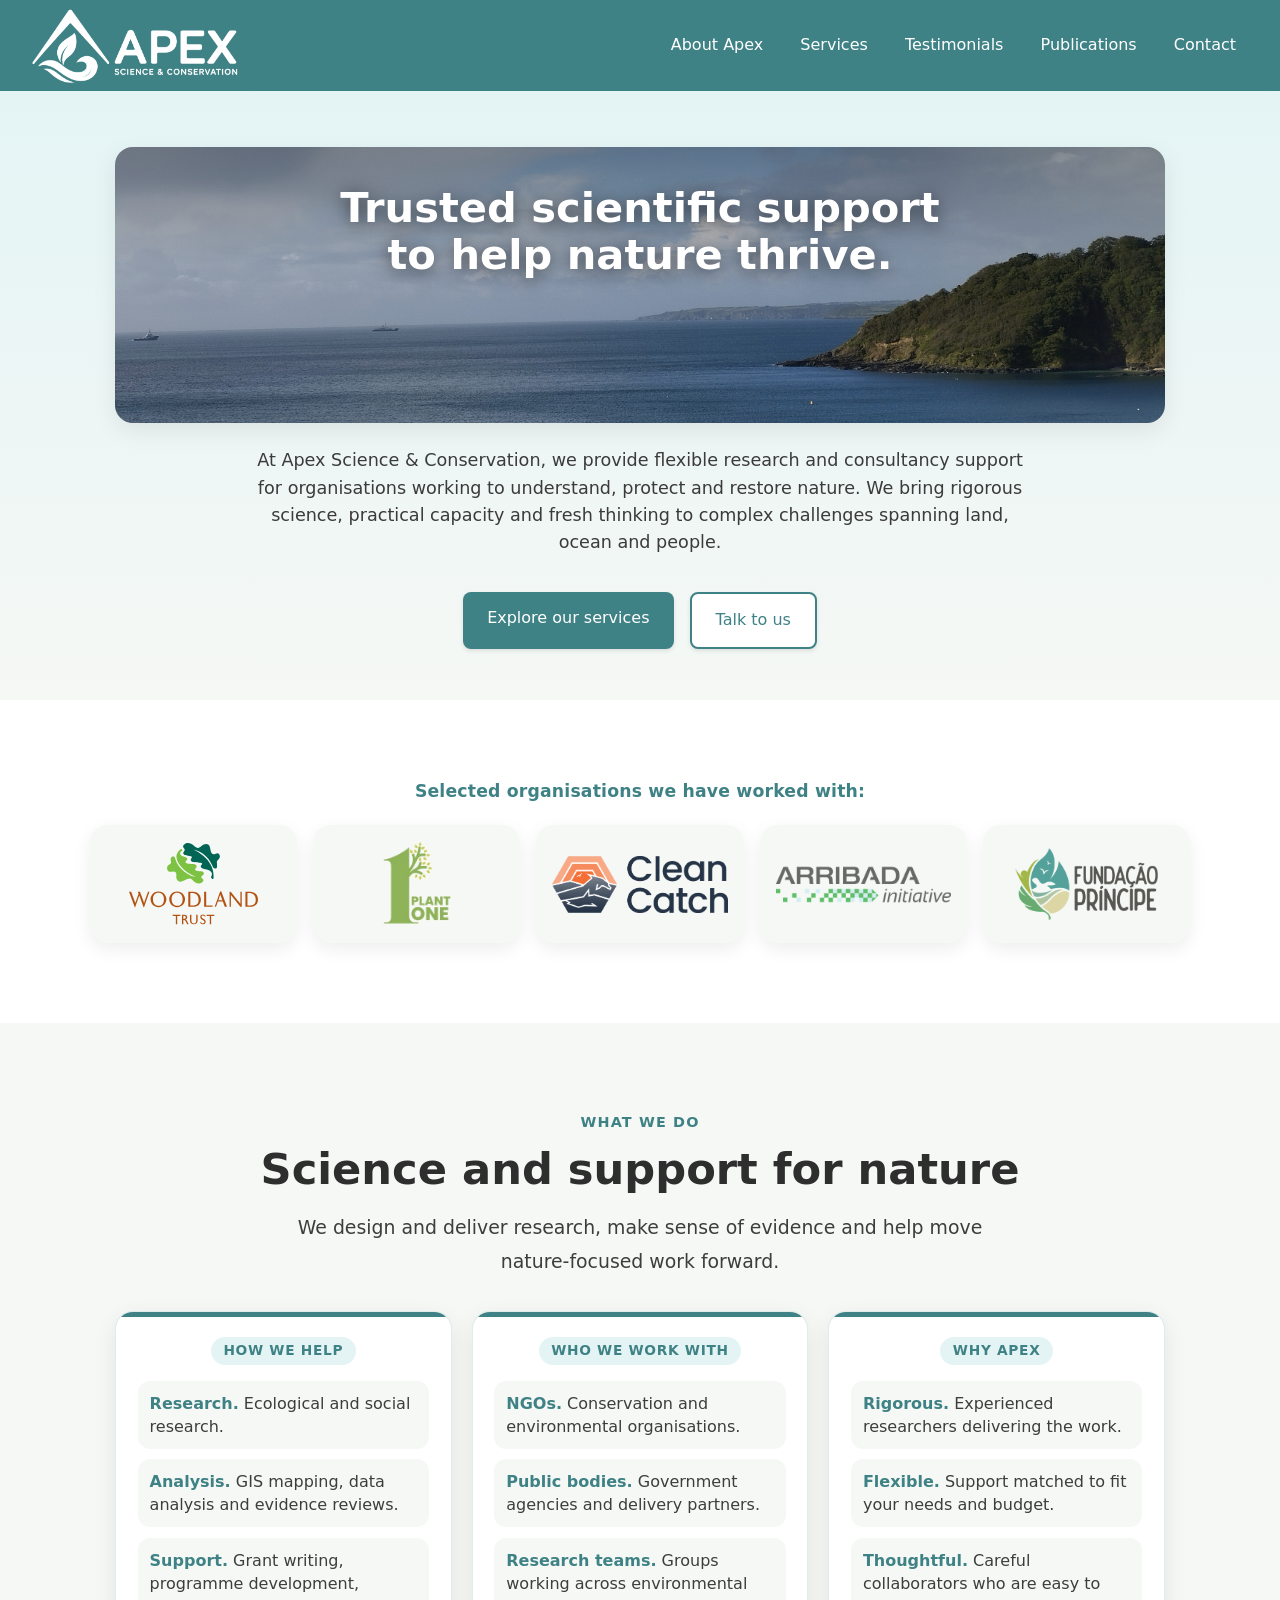
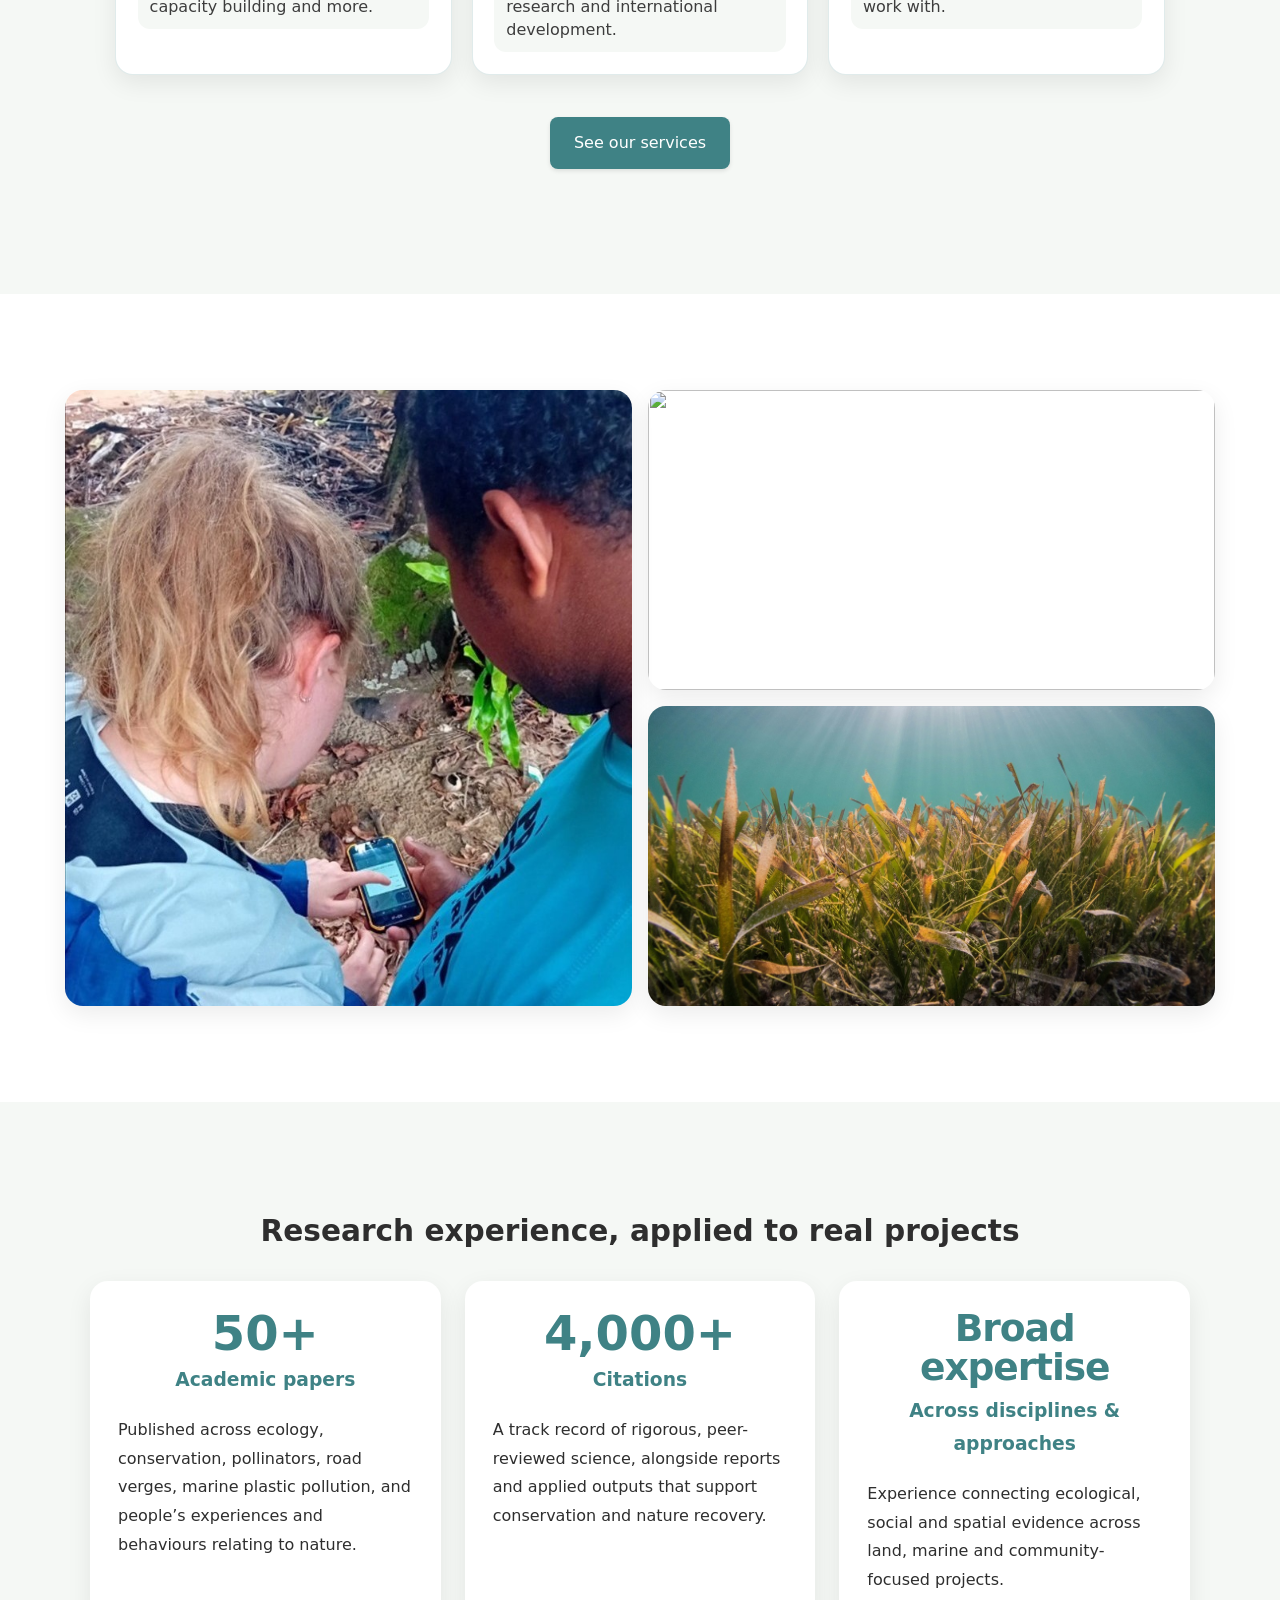
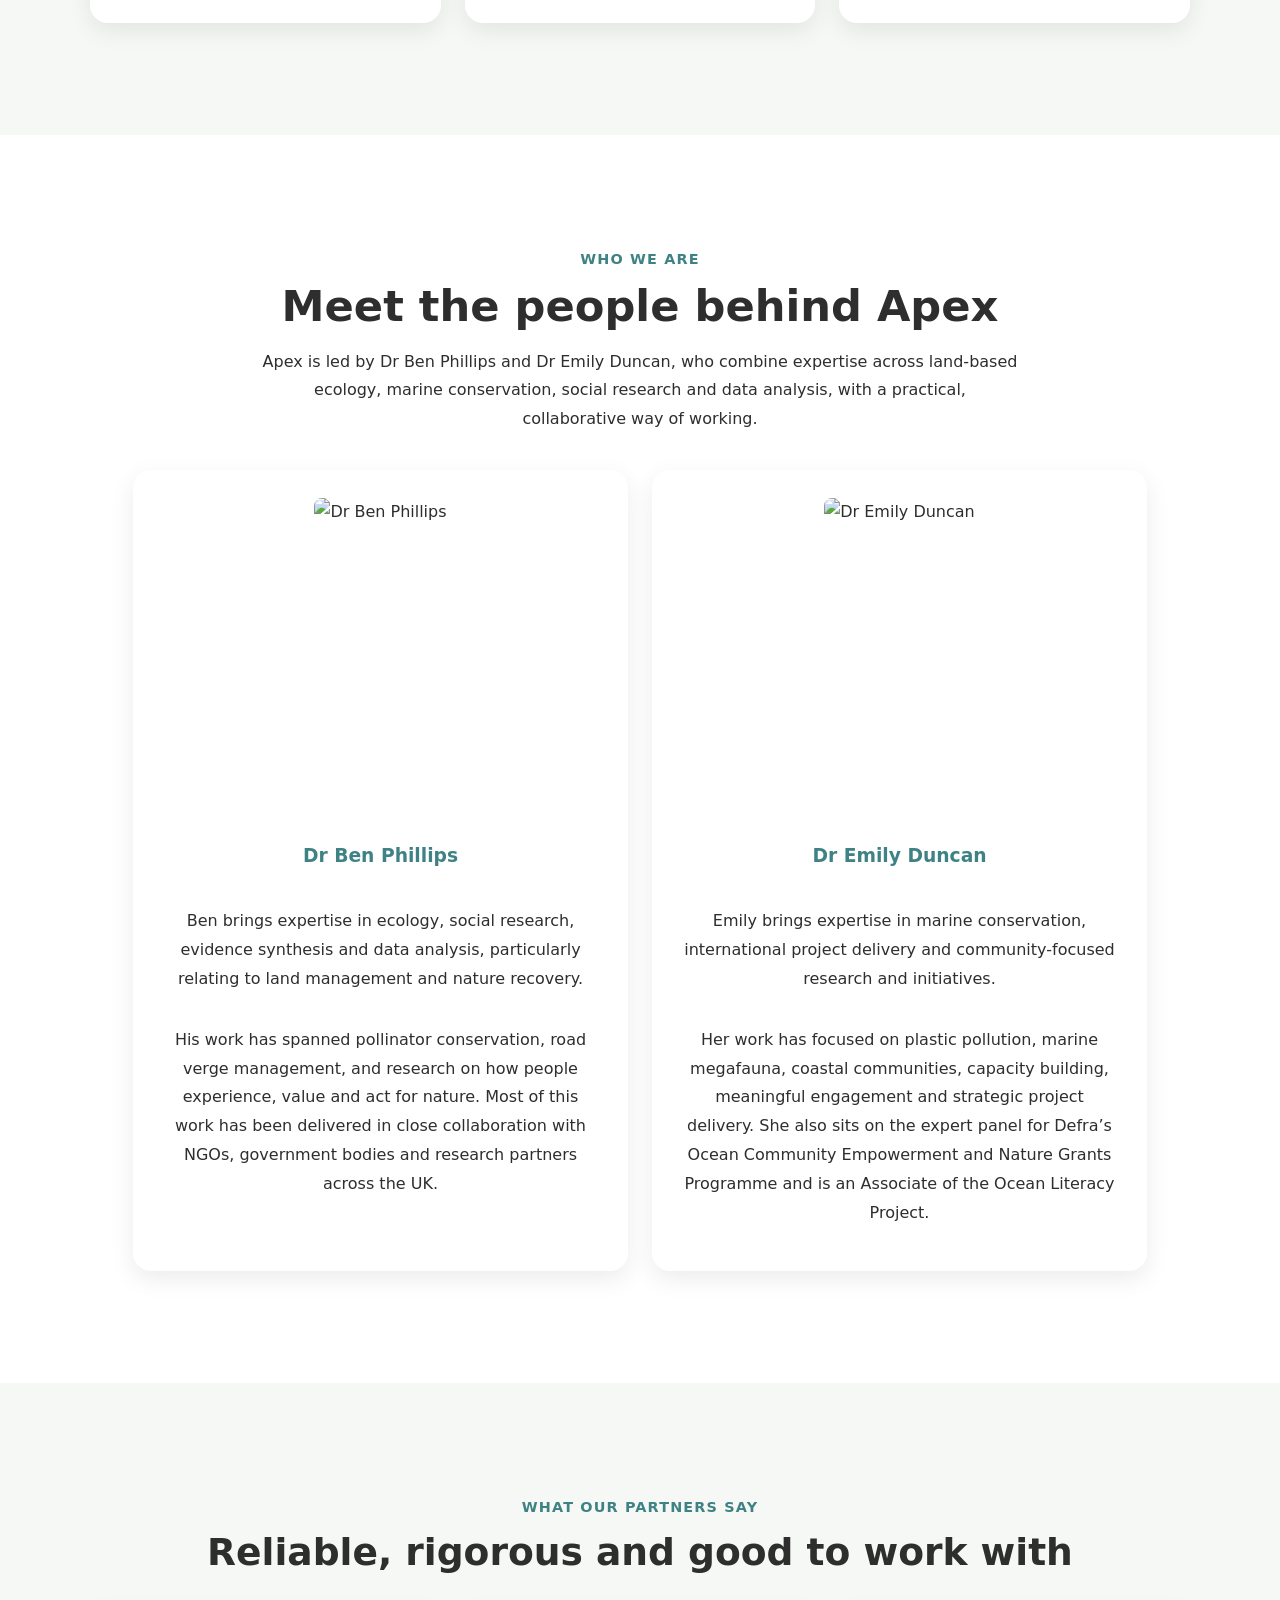
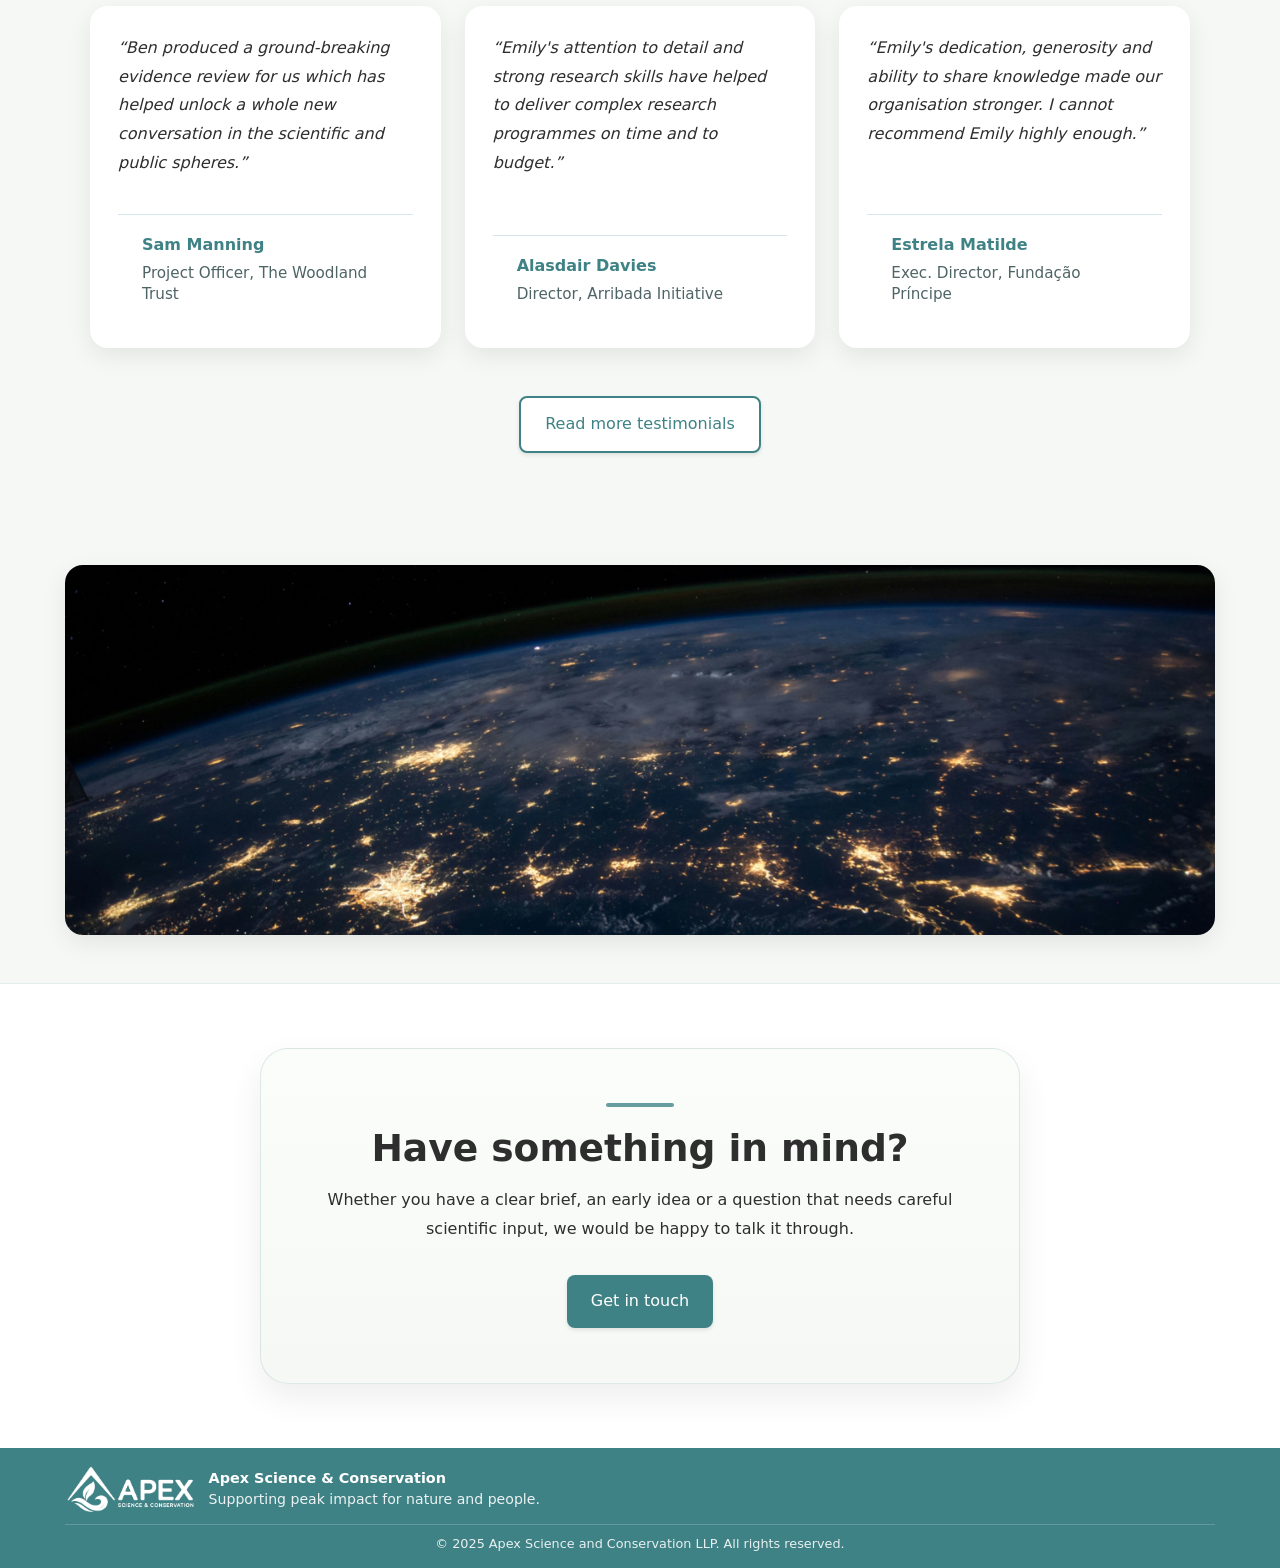
==== index.html @ b90ff263 "Update index.html" ====
<!DOCTYPE html>
<html lang="en">
<head>
  <meta charset="UTF-8" />
  <meta name="viewport" content="width=device-width, initial-scale=1.0" />
  <meta
    name="description"
    content="Apex Science & Conservation provides flexible scientific support for organisations working to understand, protect and restore nature, from ecological research and evidence synthesis to data analysis, grant writing, and programme development."
  />
  <title>Apex Science & Conservation | Scientific Support for Research and Conservation</title>
  <script>
    if (window.location.hostname === "www.apex-science.com") {
      window.location.replace("https://apex-science.com" + window.location.pathname + window.location.search + window.location.hash);
    }
  </script>
  <link rel="stylesheet" href="styles.css">
</head>

<body>
  <header>
    <a href="index.html">
      <img src="images/logo-apex-white.png" alt="Apex logo">
    </a>
    <nav>
      <a href="index.html">About Apex</a>
      <a href="services.html">Services</a>
      <a href="testimonials.html">Testimonials</a>
      <a href="publications.html">Publications</a>
      <a href="contact.html">Contact</a>
    </nav>
  </header>
  <main class="home-main">
    <section class="home-hero page-hero">
      <div class="home-hero-inner">
        <div class="home-hero-image-title-wrap" aria-label="Apex work across land, ocean and people">
          <img
            src="images/horizon.jpg"
            alt=""
            class="home-hero-title-image"
          >

          <h1>Trusted scientific support<br>to help nature thrive.</h1>
        </div>

        <p class="home-hero-text">
          At Apex Science &amp; Conservation, we provide flexible research and consultancy support
          for organisations working to understand, protect and restore nature. We bring rigorous science,
          practical capacity and fresh thinking to complex challenges spanning land, ocean and people.
        </p>

        <div class="home-hero-actions">
          <a href="services.html" class="button">Explore our services</a>
          <a href="contact.html" class="button button-secondary">Talk to us</a>
        </div>
      </div>
    </section>

    <section class="partner-strip partner-logo-strip" aria-labelledby="partner-strip-heading">
      <div class="container-lg text-center">
        <h2 id="partner-strip-heading" class="partner-strip-heading">
          Selected organisations we have worked with:
        </h2>

        <div class="partner-logo-list" aria-label="Selected organisations Apex has worked with">
          <div class="partner-logo-card">
            <img src="images/partners/logo-woodland-trust.svg" alt="The Woodland Trust">
          </div>

          <div class="partner-logo-card">
            <img src="images/partners/logo-plantone.png" alt="PlantOne">
          </div>

          <div class="partner-logo-card">
            <img src="images/partners/logo-clean-catch-uk.png" alt="Clean Catch UK">
          </div>

          <div class="partner-logo-card">
            <img src="images/partners/logo-arribada.png" alt="Arribada Initiative">
          </div>

          <div class="partner-logo-card">
            <img src="images/partners/logo-fundacao-principe.png" alt="Fundação Príncipe">
          </div>
        </div>
      </div>
    </section>

    <section class="home-overview-section" aria-labelledby="home-overview-heading">
      <div class="container-lg">
        <div class="home-overview-content">
          <p class="section-kicker text-center">What we do</p>
          <h2 id="home-overview-heading" class="home-section-heading text-center">
            Science and support for nature
          </h2>
          <p class="home-overview-lead">
            We design and deliver research, make sense of evidence and help move nature-focused work forward.
          </p>

          <div class="overview-points card-grid grid-3">
            <article class="overview-point card card-outline card-accent-top">
              <h3 class="overview-point-bubble">How we help</h3>
              <div class="overview-mini-list">
                <p><strong>Research.</strong> Ecological and social research.</p>
                <p><strong>Analysis.</strong> GIS mapping, data analysis and evidence reviews.</p>
                <p><strong>Support.</strong> Grant writing, programme development, capacity building and more.</p>
              </div>
            </article>

            <article class="overview-point card card-outline card-accent-top">
              <h3 class="overview-point-bubble">Who we work with</h3>
              <div class="overview-mini-list">
                <p><strong>NGOs.</strong> Conservation and environmental organisations.</p>
                <p><strong>Public bodies.</strong> Government agencies and delivery partners.</p>
                <p><strong>Research teams.</strong> Groups working across environmental research and international development.</p>
              </div>
            </article>

            <article class="overview-point card card-outline card-accent-top">
              <h3 class="overview-point-bubble">Why Apex</h3>
              <div class="overview-mini-list">
                <p><strong>Rigorous.</strong> Experienced researchers delivering the work.</p>
                <p><strong>Flexible.</strong> Support matched to fit your needs and budget.</p>
                <p><strong>Thoughtful.</strong> Careful collaborators who are easy to work with.</p>
              </div>
            </article>
          </div>

          <div class="home-overview-actions">
            <a href="services.html" class="button">See our services</a>
          </div>
        </div>
      </div>
    </section>

    <section class="home-photo-section" aria-label="Apex work across land, ocean and people">
      <div class="container-lg">
        <div class="home-photo-grid">
          <img
            src="images/emily-fieldwork.jpg"
            alt=""
            class="home-photo home-photo-large"
          >
          <img
            src="images/road-verge.jpg"
            alt=""
            class="home-photo"
          >
          <img
            src="images/seagrass.jpg"
            alt=""
            class="home-photo"
          >
        </div>
      </div>
    </section>

    <section class="credibility-section" aria-labelledby="credibility-heading">
      <div class="container-lg">
        <h2 id="credibility-heading" class="text-center home-section-heading">Research experience, applied to real projects</h2>

        <div class="credibility-grid card-grid grid-3">
          <article class="credibility-card card">
            <p class="credibility-number">50+</p>
            <h3>Academic papers</h3>
            <p>
              Published across ecology, conservation, pollinators, road verges,
              marine plastic pollution, and people’s experiences and behaviours relating to nature.
            </p>
          </article>

          <article class="credibility-card card">
            <p class="credibility-number">4,000+</p>
            <h3>Citations</h3>
            <p>
              A track record of rigorous, peer-reviewed science, alongside reports and applied outputs
  that support conservation and nature recovery.
            </p>
          </article>

          <article class="credibility-card card">
            <p class="credibility-number credibility-number-text">Broad expertise</p>
            <h3>Across disciplines &amp; approaches</h3>
            <p>
              Experience connecting ecological, social and spatial evidence across land, marine and community-focused projects.
            </p>
          </article>
        </div>
      </div>
    </section>

    <section class="people-preview-section" aria-labelledby="people-preview-heading">
      <div class="container-lg">
        <p class="section-kicker text-center">Who we are</p>
        <h2 id="people-preview-heading" class="text-center home-section-heading">Meet the people behind Apex</h2>
        <p class="section-intro text-center">
          Apex is led by Dr Ben Phillips and Dr Emily Duncan, who combine expertise
          across land-based ecology, marine conservation, social research and data analysis,
          with a practical, collaborative way of working.
        </p>

        <div class="profiles home-profiles">
          <article class="profile-card card">
  <img src="images/photo-ben.jpg" alt="Dr Ben Phillips">
  <h3>Dr Ben Phillips</h3>
  <p>
    Ben brings expertise in ecology, social research, evidence synthesis and data analysis,
    particularly relating to land management and nature recovery.
  </p>
  <p>
    His work has spanned pollinator conservation, road verge management, and research on how people experience, value and act for nature.
    Most of this work has been delivered in close collaboration with NGOs, government bodies and research partners across the UK.
  </p>
</article>

<article class="profile-card card">
  <img src="images/photo-emily.jpg" alt="Dr Emily Duncan">
  <h3>Dr Emily Duncan</h3>
  <p>
    Emily brings expertise in marine conservation, international project delivery
  and community-focused research and initiatives.
  </p>
  <p>
    Her work has focused on plastic pollution, marine megafauna, coastal communities,
  capacity building, meaningful engagement and strategic project delivery. She also sits
  on the expert panel for Defra’s Ocean Community Empowerment and Nature Grants Programme
  and is an Associate of the Ocean Literacy Project.
  </p>
</article>
        </div>
      </div>
    </section>

    <section class="testimonial-preview-section" aria-labelledby="testimonial-preview-heading">
      <div class="container-lg">
        <p class="section-kicker text-center">What our partners say</p>
        <h2 id="testimonial-preview-heading" class="text-center home-section-heading">Reliable, rigorous and good to work with</h2>

        <div class="testimonial-preview-grid card-grid grid-3">
          <blockquote class="testimonial-card card">
  <p>
    “Ben produced a ground-breaking evidence review for us which has helped unlock
    a whole new conversation in the scientific and public spheres.”
  </p>
  <footer>
    <strong>Sam Manning</strong>
    <span>Project Officer, The Woodland Trust</span>
  </footer>
</blockquote>

<blockquote class="testimonial-card card">
  <p>
    “Emily's attention to detail and strong research skills have helped to deliver complex
    research programmes on time and to budget.”
  </p>
  <footer>
    <strong>Alasdair Davies</strong>
    <span>Director, Arribada Initiative</span>
  </footer>
</blockquote>

<blockquote class="testimonial-card card">
  <p>
    “Emily's dedication, generosity and ability to share knowledge made our organisation stronger.
    I cannot recommend Emily highly enough.”
  </p>
  <footer>
    <strong>Estrela Matilde</strong>
    <span>Exec. Director, Fundação Príncipe</span>
  </footer>
</blockquote>
        </div>

        <p class="text-center testimonial-link">
          <a href="testimonials.html" class="button button-secondary">Read more testimonials</a>
        </p>
      </div>
    </section>

    <section class="home-earth-section" aria-label="Earth from space">
      <div class="container-lg">
        <img
          src="images/earth.jpg"
          alt=""
          class="home-earth-image"
        >
      </div>
    </section>

    <section class="final-cta-section site-cta-section">
      <div class="container-md text-center final-cta-card site-cta-card">
        <h2 class="home-section-heading text-center">Have something in mind?</h2>
        <p>
          Whether you have a clear brief, an early idea or a question that needs careful scientific input,
          we would be happy to talk it through.
        </p>
        <a href="contact.html" class="button">Get in touch</a>
      </div>
    </section>
  </main>

  <footer>
    <div class="footer-inner">
      <div class="footer-brand">
        <a href="index.html" aria-label="Apex Science &amp; Conservation home">
          <img src="images/logo-apex-white.png" alt="Apex Science &amp; Conservation logo" class="footer-logo">
        </a>

        <div class="footer-brand-text">
          <p class="footer-name">Apex Science &amp; Conservation</p>
          <p class="footer-tagline">Supporting peak impact for nature and people.</p>
        </div>
      </div>

      <p class="footer-contact">
        <a href="mailto:info@apex-science.co.uk" class="footer-icon email" aria-label="Email Apex"></a>
        <a href="https://www.linkedin.com/company/apex-science-and-conservation/" target="_blank" rel="noopener noreferrer" class="footer-icon linkedin" aria-label="Apex LinkedIn"></a>
      </p>
    </div>

    <p class="footer-copyright">&copy; 2025 Apex Science and Conservation LLP. All rights reserved.</p>
  </footer>
</body>
</html>
---- styles.css ----
:root {
  --apex-blue: #3f8285;
  --apex-blue-soft: #e4f4f5;
  --apex-bg: #f5f8f5;
  --apex-text: #2e2e2e;
  --apex-muted: #3d3d3d;
  --apex-muted-blue: #4f6465;
  --apex-border: rgba(63, 130, 133, 0.16);
  --apex-border-soft: rgba(63, 130, 133, 0.12);
  --card-shadow: 0 8px 24px rgba(0, 0, 0, 0.08);
  --radius-card: 18px;
  --radius-mobile: 14px;
  --section-pad: clamp(2.5rem, 5vw, 4rem) 1rem;
  --section-pad-sm: clamp(2rem, 4vw, 3rem) 1rem;
  --hero-pad: clamp(2.75rem, 6vw, 5rem) 1.5rem;
  --hero-bg: linear-gradient(180deg, var(--apex-blue-soft) 0%, var(--apex-bg) 100%);
}

*, *::before, *::after { box-sizing: border-box; }

html {
  overflow-x: hidden;
  scroll-behavior: smooth;
}

body {
  margin: 0;
  padding: 0;
  overflow-x: hidden;
  font-family: system-ui, sans-serif;
  line-height: 1.8;
  color: var(--apex-text);
  background: var(--apex-bg);
}

img {
  max-width: 100%;
  height: auto;
}

h1, h2, h3 { color: var(--apex-blue); }
a { color: var(--apex-blue); }

/* Layout */

.container-md {
  max-width: 800px;
  margin: 3rem auto;
}

.container-lg {
  max-width: 1150px;
  margin: 3rem auto;
}

.text-center { text-align: center; }

.home-main > section,
.services-main > section,
.testimonials-main > section,
.publications-main > section,
.contact-main > section {
  max-width: none;
  margin: 0;
  border-radius: 0;
  box-shadow: none;
}

/* Header and footer */

header {
  display: flex;
  align-items: center;
  justify-content: space-between;
  padding: 0.5rem 1.75rem;
  background: var(--apex-blue);
  color: #ffffff;
}

header img {
  display: block;
  width: auto;
  height: 75px;
}

nav a {
  margin: 0 1rem;
  color: #ffffff;
  text-decoration: none;
  font-weight: 500;
}

nav a:hover { text-decoration: underline; }

footer {
  background: var(--apex-blue);
  color: #ffffff;
  padding: 1.15rem 1.5rem 0.9rem;
  font-size: 0.9rem;
}

footer p { margin: 0; }
footer a { color: #ffffff; }

.footer-inner {
  max-width: 1150px;
  margin: 0 auto 0.75rem;
  display: flex;
  align-items: center;
  justify-content: space-between;
  gap: 1.5rem;
}

.footer-brand {
  display: flex;
  align-items: center;
  gap: 0.75rem;
  text-align: left;
}

.footer-logo {
  display: block;
  width: auto;
  height: 46px;
}

.footer-name {
  font-weight: 750;
  line-height: 1.25;
}

.footer-tagline {
  margin-top: 0.15rem;
  font-size: 0.88rem;
  line-height: 1.35;
  opacity: 0.9;
}

.footer-contact {
  display: flex;
  align-items: center;
  gap: 0.5rem;
  flex-shrink: 0;
}

.footer-icon {
  display: inline-block;
  width: 30px;
  height: 30px;
  background-size: auto 100%;
  background-repeat: no-repeat;
  background-position: center;
  opacity: 0.92;
  filter: brightness(0) invert(1);
  transition: opacity 0.2s ease;
}

.footer-icon:hover { opacity: 1; }
.footer-icon.email { background-image: url('images/email.png'); }
.footer-icon.linkedin { background-image: url('images/linkedin.png'); }

.footer-copyright {
  max-width: 1150px;
  margin: 0 auto;
  padding-top: 0.65rem;
  border-top: 1px solid rgba(255, 255, 255, 0.22);
  text-align: center;
  font-size: 0.8rem;
  line-height: 1.4;
  opacity: 0.88;
}

/* Shared typography */

.home-kicker,
.services-hero-kicker {
  display: inline-block;
  margin: 0 0 1rem;
  padding: 0.35rem 0.85rem;
  border-radius: 999px;
  background: #ffffff;
  color: var(--apex-blue);
  font-weight: 700;
  letter-spacing: 0.02em;
}

.section-kicker {
  margin: 0 0 0.6rem;
  color: var(--apex-blue);
  font-size: 0.9rem;
  font-weight: 800;
  text-transform: uppercase;
  letter-spacing: 0.08em;
}

.home-section-heading,
.services-intro-section h2,
.other-services-section h2 {
  margin-top: 0;
  margin-bottom: 1rem;
  color: var(--apex-text);
  font-size: clamp(1.75rem, 3.25vw, 2.35rem);
  line-height: 1.14;
  font-weight: 750;
}

.section-intro {
  max-width: 780px;
  margin: 0.5rem auto 2rem;
}

/* Buttons */

.button {
  display: inline-block;
  margin-top: 1rem;
  padding: 0.75rem 1.5rem;
  border-radius: 8px;
  background: var(--apex-blue);
  color: #ffffff;
  text-decoration: none;
  box-shadow: 0 2px 4px rgba(0, 0, 0, 0.1);
  transition: background 0.3s ease, box-shadow 0.3s ease;
}

.button:hover {
  background: #7f997f;
  box-shadow: 0 4px 8px rgba(0, 0, 0, 0.15);
}

.button-secondary {
  background: #ffffff;
  color: var(--apex-blue);
  border: 2px solid var(--apex-blue);
}

.button-secondary:hover {
  background: var(--apex-blue-soft);
  color: var(--apex-text);
}

/* Shared components */

.page-hero {
  background: var(--hero-bg);
  padding: var(--hero-pad);
}

.home-hero {
  padding-top: clamp(1.4rem, 3vw, 2.4rem);
  padding-bottom: clamp(2rem, 4vw, 3.25rem);
}

.home-hero-inner,
.services-overview-content,
.services-hero-combined .services-overview-content {
  max-width: 1050px;
  margin: 0 auto;
  text-align: center;
}

.page-hero h1 {
  max-width: 900px;
  margin: 0 auto 1.25rem;
  color: var(--apex-text);
  font-size: clamp(1.75rem, 3.4vw, 2.75rem);
  line-height: 1.12;
}

.home-hero-text,
.services-hero-text,
.testimonials-hero-text,
.publications-hero-text,
.contact-hero-text {
  max-width: 780px;
  margin: 0 auto;
  color: #3b3b3b;
  font-size: clamp(0.98rem, 1.45vw, 1.1rem);
  line-height: 1.55;
}

.services-hero-text { margin-bottom: 2.25rem; }

.card-grid {
  display: grid;
  gap: 1.5rem;
  align-items: stretch;
  margin: 2rem auto 0;
}

.grid-3 {
  grid-template-columns: repeat(3, minmax(0, 1fr));
  max-width: 1100px;
}

.grid-2 {
  grid-template-columns: repeat(2, minmax(0, 1fr));
  max-width: 900px;
}

.testimonials-page-grid { max-width: 1150px; }

.card {
  background: #ffffff;
  border-radius: var(--radius-card);
  padding: 1.75rem;
  box-shadow: var(--card-shadow);
}

.card-outline { border: 1px solid var(--apex-border); }
.card-outline-soft { border: 1px solid var(--apex-border-soft); }
.card-soft { background: var(--apex-blue-soft); }

.card-accent-top {
  position: relative;
  overflow: hidden;
  padding: 1.55rem 1.35rem 1.35rem;
}

.card-accent-top::before {
  content: "";
  position: absolute;
  inset: 0 0 auto 0;
  height: 5px;
  background: var(--apex-blue);
}

.site-cta-section {
  background: #ffffff;
  border-top: 1px solid rgba(63, 130, 133, 0.14);
  padding: var(--section-pad);
}

.site-cta-card {
  background: var(--apex-bg);
  border: 1px solid var(--apex-border);
}

.site-cta-section > .container-md.site-cta-card {
  max-width: 760px;
  margin: 0 auto;
  padding: clamp(2.25rem, 5vw, 3.4rem);
  border-radius: 28px;
  background: linear-gradient(180deg, #fbfdfb 0%, var(--apex-bg) 100%);
  box-shadow: 0 14px 34px rgba(0, 0, 0, 0.07);
  position: relative;
  overflow: hidden;
}

.site-cta-section > .container-md.site-cta-card::before {
  content: "";
  display: block;
  width: 68px;
  height: 4px;
  margin: 0 auto 1.25rem;
  border-radius: 999px;
  background: var(--apex-blue);
  opacity: 0.78;
}

.site-cta-card h2,
.site-cta-card h3 { margin-top: 0; }

.site-cta-card p {
  max-width: 680px;
  margin-left: auto;
  margin-right: auto;
}

.credibility-section,
.people-preview-section,
.testimonial-preview-section,
.publication-stats-section,
.testimonial-proof-section,
.testimonials-list-section,
.contact-options-section,
.other-services-section,
.final-cta-section {
  padding: var(--section-pad);
}

.services-intro-section,
.service-detail-section,
.publications-list-intro { padding: var(--section-pad-sm); }

.overview-point-bubble,
.service-area-bubble,
.publication-theme-bubble,
.contact-option-bubble {
  display: table;
  margin: 0 auto 1rem;
  padding: 0.35rem 0.85rem;
  border-radius: 999px;
  background: var(--apex-blue-soft);
  color: var(--apex-blue);
  font-weight: 800;
  letter-spacing: 0.02em;
  line-height: 1.3;
  text-align: center;
}

.overview-mini-list,
.service-mini-list {
  display: grid;
  gap: 0.65rem;
  text-align: left;
}

.overview-mini-list p,
.service-mini-list p {
  margin: 0;
  padding: 0.68rem 0.75rem;
  border-radius: 12px;
  background: var(--apex-bg);
  color: var(--apex-muted);
  line-height: 1.45;
}

.overview-mini-list strong,
.service-mini-list strong {
  color: var(--apex-blue);
  font-weight: 800;
}

/* Homepage */

.partner-strip,
.home-photo-section,
.people-preview-section { background: #ffffff; }

.home-overview-section,
.credibility-section,
.testimonial-preview-section,
.home-hero-visual,
.home-earth-section { background: var(--apex-bg); }

.home-hero-actions {
  display: flex;
  justify-content: center;
  gap: 1rem;
  margin-top: 1.2rem;
  flex-wrap: wrap;
}


.home-hero-image-title-wrap {
  position: relative;
  max-width: 1050px;
  margin: clamp(0.75rem, 1.6vw, 1.1rem) auto clamp(1rem, 2vw, 1.5rem);
  border-radius: var(--radius-card);
  overflow: hidden;
  box-shadow: var(--card-shadow);
}

.home-hero-title-image {
  display: block;
  width: 100%;
  height: clamp(216px, 21.6vw, 306px);
  object-fit: cover;
  object-position: right center;
}

.home-hero-image-title-wrap::before {
  content: "";
  position: absolute;
  inset: 0;
  background: linear-gradient(
    180deg,
    rgba(0, 0, 0, 0.34) 0%,
    rgba(0, 0, 0, 0.12) 42%,
    rgba(0, 0, 0, 0.02) 100%
  );
  pointer-events: none;
}

.home-hero-image-title-wrap h1 {
  position: absolute;
  top: clamp(1.35rem, 3vw, 2.4rem);
  left: 50%;
  transform: translateX(-50%);
  width: min(900px, calc(100% - 2rem));
  margin: 0;
  color: #ffffff;
  text-align: center;
  font-size: clamp(1.6rem, 3.35vw, 2.6rem);
  line-height: 1.12;
  text-shadow: 0 3px 18px rgba(0, 0, 0, 0.58);
}

.partner-strip { padding: 2rem 1rem; }

.partner-strip-heading {
  margin: 0 0 1.4rem;
  color: var(--apex-blue);
  font-size: clamp(0.95rem, 1.4vw, 1.08rem);
  line-height: 1.35;
  font-weight: 700;
  letter-spacing: 0.01em;
}

.partner-logo-list {
  display: grid;
  grid-template-columns: repeat(5, minmax(120px, 1fr));
  gap: 1rem;
  align-items: stretch;
  max-width: 1100px;
  margin: 0 auto;
}

.partner-logo-card {
  min-height: 110px;
  padding: 1rem;
  border-radius: var(--radius-card);
  background: var(--apex-bg);
  box-shadow: 0 6px 18px rgba(0, 0, 0, 0.07);
  display: flex;
  align-items: center;
  justify-content: center;
}

.partner-logo-card img {
  display: block;
  max-width: 100%;
  max-height: 72px;
  width: auto;
  height: auto;
  object-fit: contain;
}

.partner-logo-card img[src*="logo-plantone"] { max-height: 86px; }
.partner-logo-card img[src*="logo-woodland-trust"] { max-height: 82px; }
.partner-logo-card img[src*="logo-fundacao-principe"] { max-height: 78px; }
.partner-logo-card img[src*="logo-clean-catch-uk"] { max-height: 70px; }

.home-overview-section {
  padding: clamp(1.5rem, 3vw, 2.5rem) 1rem clamp(3rem, 6vw, 5rem);
}

.home-overview-content {
  max-width: 1050px;
  margin: 0 auto;
  text-align: center;
}

.home-overview-content h2 {
  margin: 0 0 1rem;
  color: var(--apex-text);
  font-size: clamp(1.9rem, 3.8vw, 2.7rem);
  line-height: 1.15;
}

.home-overview-lead {
  max-width: 720px;
  margin: 0 auto 1.75rem;
  color: var(--apex-muted);
  font-size: clamp(1.02rem, 1.75vw, 1.18rem);
}

.overview-points { gap: 1.25rem; }
.overview-point-bubble {
  padding: 0.32rem 0.78rem;
  font-size: 0.86rem;
  letter-spacing: 0.05em;
  text-transform: uppercase;
}
.home-overview-actions { margin-top: 1.6rem; }
.home-photo-section { padding: var(--section-pad-sm); }

.home-photo-grid {
  display: grid;
  grid-template-columns: repeat(2, minmax(0, 1fr));
  grid-template-rows: repeat(2, 300px);
  gap: 1rem;
}

.home-photo-grid .home-photo,
.home-earth-image,
.home-hero-visual-image,
.testimonials-wide-photo,
.publications-strip-image {
  display: block;
  width: 100%;
  object-fit: cover;
  object-position: center;
  border-radius: var(--radius-card);
  box-shadow: var(--card-shadow);
}

.home-photo-grid .home-photo { height: 100%; }
.home-photo-grid .home-photo-large { grid-row: span 2; }

.home-hero-visual,
.home-earth-section,
.publications-strip-section { padding: 0 1rem clamp(2rem, 4vw, 3rem); }

.home-hero-visual .container-lg,
.home-earth-section .container-lg,
.testimonials-photo-section .container-lg,
.publications-strip-section .container-lg {
  margin-top: 0;
  margin-bottom: 0;
}

.home-hero-visual-image,
.publications-strip-image { height: clamp(150px, 18vw, 240px); }
.home-hero-visual-image { object-position: right center; }
.home-earth-image {
  height: clamp(210px, 30vw, 370px);
}

.credibility-section h2.home-section-heading {
  margin-bottom: 0.65rem;
  font-size: clamp(1.45rem, 2.7vw, 1.85rem);
  line-height: 1.18;
}

.credibility-card h3,
.publication-stat-card h3,
.testimonial-proof-card h3 {
  margin-top: 0;
  text-align: center;
}

.credibility-card p,
.publication-stat-card p,
.publication-theme-card p,
.testimonial-proof-card p { margin-bottom: 0; }

.credibility-number {
  margin: 0 0 0.4rem !important;
  color: var(--apex-blue);
  font-size: clamp(2rem, 4vw, 3rem);
  line-height: 1;
  font-weight: 800;
  text-align: center;
}

.credibility-number.credibility-number-text {
  font-size: clamp(1.6rem, 3vw, 2.35rem);
  line-height: 1.04;
  letter-spacing: -0.03em;
}

.people-preview-section h2 {
  margin-top: 0;
  font-size: clamp(1.95rem, 4vw, 2.7rem);
}

.people-preview-section .section-intro {
  max-width: 760px;
  margin-bottom: 2.25rem;
}

.profiles {
  display: flex;
  flex-wrap: wrap;
  gap: 1.5rem;
  justify-content: center;
  align-items: stretch;
}

.home-profiles {
  max-width: 1100px;
  margin: 2rem auto 0;
}

.profile-card {
  flex: 1 1 45%;
  max-width: 45%;
  text-align: center;
  display: flex;
  flex-direction: column;
  justify-content: flex-start;
}

.profile-card img {
  width: auto;
  max-width: none;
  height: 325px;
  object-fit: cover;
  border-radius: 8px;
  margin: 0 auto 1rem;
  display: block;
}

.home-profiles .profile-card h3 { margin-top: 0; }

.testimonial-card,
.testimonial-page-card {
  margin: 0;
  display: flex;
  flex-direction: column;
  justify-content: space-between;
}

.testimonial-card p,
.testimonial-page-card p {
  margin-top: 0;
  font-style: italic;
}

.testimonial-card footer,
.testimonial-page-card footer {
  margin-top: 1.25rem;
  padding-top: 1rem;
  border-top: 1px solid #d5e7e8;
  background: transparent;
  text-align: left;
}

.testimonial-card footer strong,
.testimonial-page-card footer strong {
  display: block;
  color: var(--apex-blue);
  font-size: 1rem;
}

.testimonial-card footer span,
.testimonial-page-card footer span {
  display: block;
  margin-top: 0.2rem;
  color: var(--apex-muted-blue);
  font-size: 0.95rem;
  line-height: 1.4;
}

.testimonial-link {
  margin-top: 2rem;
  margin-bottom: 0;
}

/* Services */

.services-hero-combined .service-area-grid { margin-top: 0; }

.service-area-bubble {
  color: var(--apex-text);
  font-size: clamp(0.92rem, 1.4vw, 1.05rem);
  text-transform: none;
}

.service-area-icon {
  display: block;
  width: 150px;
  height: 150px;
  object-fit: contain;
  margin: 0 auto 1.1rem;
}

.services-intro-section { background: #ffffff; }

.services-intro-section p {
  max-width: 720px;
  margin-left: auto;
  margin-right: auto;
}

.service-detail-section { background: var(--apex-bg); }
.services-intro-section + .service-detail-section + .service-detail-section,
.services-intro-section + .service-detail-section + .service-detail-section + .service-detail-section + .service-detail-section { background: #ffffff; }

.sidepicture-section {
  display: flex;
  align-items: flex-start;
  gap: 1rem;
  max-width: 1200px;
  margin: 0 auto 3rem;
  padding: 0;
}

.sidepicture-section.reverse { flex-direction: row-reverse; }
.service-detail-layout { align-items: stretch; }
.service-detail-section .sidepicture-section { margin-bottom: 0; }

.sidepicture-text {
  flex: 1;
  display: flex;
  flex-direction: column;
  justify-content: flex-start;
}

.service-detail-section .sidepicture-text {
  background: #ffffff;
  border-radius: var(--radius-card);
  padding: clamp(1.5rem, 3vw, 2rem);
  box-shadow: var(--card-shadow);
}

.sidepicture-text p { margin: 0.5rem 0; }
.sidepicture-text li { margin-left: 1.5rem; }
.service-detail-section .sidepicture-text h2 { margin-top: 0; }
.service-detail-section .sidepicture-text p,
.service-detail-section .sidepicture-text li { line-height: 1.7; }
.service-detail-section .sidepicture-text p:first-of-type { margin-top: 0; }
.service-detail-section .sidepicture-text ul { margin-top: 0.75rem; }
.service-detail-section .sidepicture-text li { margin-bottom: 0.75rem; }
.service-detail-section .sidepicture-text li:last-child { margin-bottom: 0; }

.service-detail-title {
  display: inline-flex;
  align-items: center;
  gap: 0.65rem;
  margin: 0 0 1rem;
  padding: 0.5rem 0.85rem;
  border-radius: 999px;
  background: var(--apex-blue-soft);
  color: var(--apex-text) !important;
  font-size: clamp(1.25rem, 2.4vw, 1.75rem) !important;
  line-height: 1.2;
}

.service-detail-title span {
  display: inline-flex;
  align-items: center;
  justify-content: center;
  min-width: 1.85rem;
  height: 1.85rem;
  border-radius: 999px;
  background: #ffffff;
  color: var(--apex-blue);
  font-size: 0.95rem;
  font-weight: 800;
  flex: 0 0 auto;
}

.service-detail-image-wrap {
  width: 500px;
  flex-shrink: 0;
  border-radius: var(--radius-card);
  overflow: hidden;
  box-shadow: var(--card-shadow);
}

.service-detail-image-wrap .sidepicture-image {
  display: block;
  width: 100%;
  height: 100%;
  min-height: 100%;
  object-fit: cover;
}

.other-services-card p,
.other-services-section p {
  max-width: 660px;
  margin-left: auto;
  margin-right: auto;
  line-height: 1.7;
}

/* Testimonials */

.testimonial-proof-section {
  background: #ffffff;
  padding-bottom: clamp(0.75rem, 1.5vw, 1.25rem);
}

.testimonial-proof-card {
  position: relative;
  overflow: hidden;
  background: #ffffff;
  border: 1px solid var(--apex-border);
  border-radius: var(--radius-card);
  padding: 1.75rem 1.45rem 1.55rem;
  box-shadow: var(--card-shadow);
  text-align: left;
}

.testimonial-proof-card::before {
  content: "";
  position: absolute;
  inset: 0 0 auto 0;
  height: 5px;
  background: var(--apex-blue);
}

.testimonial-proof-bubble {
  display: block;
  margin: 0 0 1rem;
  color: var(--apex-text);
  font-size: clamp(1.02rem, 1.5vw, 1.14rem);
  line-height: 1.25;
  text-align: center;
}

.testimonial-proof-card p {
  margin: 0;
  padding: 0.85rem 0.9rem;
  border-radius: 12px;
  background: var(--apex-bg);
  color: var(--apex-muted);
  line-height: 1.55;
}

.testimonials-photo-section {
  background: #ffffff;
  padding: 0 1rem clamp(1.25rem, 2.5vw, 2rem);
}

.testimonials-wide-photo { height: clamp(220px, 32vw, 400px); }

.testimonials-list-section {
  background: var(--apex-bg);
  padding-top: clamp(2rem, 4vw, 3rem);
}

.testimonial-page-card { gap: 1rem; }
.testimonial-page-card footer strong { color: var(--apex-text); }

.testimonial-logo-wrap {
  min-height: 64px;
  display: flex;
  align-items: center;
  justify-content: center;
  margin-bottom: 1rem;
}

.testimonial-logo {
  display: block;
  max-width: 170px;
  max-height: 58px;
  width: auto;
  height: auto;
  object-fit: contain;
}


/* Publications */

.publication-stats-section,
.publications-list-intro { background: #ffffff; }

.publication-themes-section,
.publications-strip-section,
.publication-category-section { background: var(--apex-bg); }

.publication-themes-section { padding: var(--section-pad); }
.publication-category-section { padding: var(--section-pad-sm); }

.publication-stat-card {
  display: flex;
  flex-direction: column;
  justify-content: flex-start;
  text-align: center;
}

.publication-stat-card .credibility-number,
.publication-stat-label {
  min-height: 3.35rem;
  display: flex;
  align-items: center;
  justify-content: center;
  margin: 0 0 0.75rem !important;
  color: var(--apex-blue);
  font-size: clamp(2rem, 4vw, 3rem);
  line-height: 1;
  font-weight: 800;
}

.publication-stat-label {
  font-size: clamp(1.35rem, 2.6vw, 2rem);
  line-height: 1.08;
}

.publication-stat-card h3 {
  min-height: 2.5rem;
  display: flex;
  align-items: center;
  justify-content: center;
  margin: 0 0 0.75rem;
  color: var(--apex-text);
  line-height: 1.25;
}

.publication-stat-card p:last-child {
  margin: 0;
  color: var(--apex-text);
  line-height: 1.6;
}

.publication-theme-grid-featured { max-width: 900px; }

.publication-theme-card-featured {
  grid-column: 1 / -1;
  width: calc((100% - 1.5rem) / 2);
  justify-self: center;
}

.publication-theme-card {
  display: flex;
  flex-direction: column;
  padding: 1.6rem 1.45rem 1.45rem;
}

.publication-theme-bubble {
  display: inline-flex;
  align-items: center;
  justify-content: center;
  align-self: center;
  min-height: 2.25rem;
  margin-left: auto;
  margin-right: auto;
  color: var(--apex-text);
  font-size: clamp(1.08rem, 1.7vw, 1.24rem);
}

.publication-theme-bubble a {
  display: inline-block;
  color: inherit;
  text-decoration: none;
}

.publication-theme-bubble a:hover { text-decoration: underline; }

.publication-theme-icon-link {
  display: block;
  width: fit-content;
  margin: 0 auto 1rem;
}

.publication-theme-icon {
  display: block;
  width: 165px;
  height: 165px;
  object-fit: contain;
  transition: transform 0.2s ease;
}

.publication-theme-icon-link:hover .publication-theme-icon { transform: translateY(-2px); }

.publications-list-intro p {
  max-width: 680px;
  margin-left: auto;
  margin-right: auto;
}

.publications-list-intro + .publication-category-section + .publication-category-section,
.publications-list-intro + .publication-category-section + .publication-category-section + .publication-category-section + .publication-category-section { background: #ffffff; }

.publication-category-section .publications-box {
  max-width: 1000px;
  margin: 0 auto;
  padding: clamp(1.5rem, 3vw, 2rem);
}

.publications-box h2 {
  margin-top: 0;
  color: var(--apex-text);
}

.publication-section-heading {
  display: flex;
  align-items: center;
  gap: 0.85rem;
}

.publication-section-icon {
  width: 96px;
  height: 96px;
  object-fit: contain;
  flex: 0 0 auto;
}

.publication-list {
  margin: 1.5rem 0 0;
  padding-left: 1.25rem;
}

.publication-list li {
  margin-bottom: 0.95rem;
  line-height: 1.7;
}

.publication-list li:last-child { margin-bottom: 0; }

.publication-list a {
  display: inline-block;
  margin-left: 0.2rem;
  color: var(--apex-blue);
  font-weight: 800;
  text-decoration-thickness: 1.5px;
  text-underline-offset: 0.16em;
}

.publication-list a:hover { color: var(--apex-text); }

.publications-cta-card p {
  max-width: 680px;
  margin-left: auto;
  margin-right: auto;
}

/* Contact */

.contact-option-card { text-align: center; }

.contact-option-icon,
.contact-option-icon-link img {
  width: 46px;
  height: 46px;
  object-fit: contain;
  margin: 0 auto 1rem;
}

.contact-option-title { margin-top: 0; }

.contact-option-card p {
  max-width: 420px;
  margin-left: auto;
  margin-right: auto;
  line-height: 1.7;
}

.contact-link-line {
  margin-bottom: 0;
  font-weight: 800;
  overflow-wrap: anywhere;
}

.contact-link-line a {
  color: var(--apex-blue);
  text-decoration-thickness: 1.5px;
  text-underline-offset: 0.16em;
}

.contact-link-line a:hover { color: var(--apex-text); }

/* Responsive */

@media (max-width: 950px) {
  .partner-logo-list {
    grid-template-columns: repeat(2, minmax(0, 1fr));
    max-width: 650px;
  }

  .partner-logo-card:last-child { grid-column: 1 / -1; }

  .overview-points {
    grid-template-columns: 1fr;
    max-width: 650px;
    margin-left: auto;
    margin-right: auto;
  }
}

@media (max-width: 900px) {
  .home-hero-title-image {
  height: clamp(198px, 37.8vw, 270px);
}

  .home-hero-image-title-wrap h1 {
  font-size: clamp(1.25rem, 4.2vw, 1.85rem);
}

  .grid-3,
  .grid-2 {
    grid-template-columns: 1fr;
    max-width: 650px;
  }

  .publication-theme-card-featured { width: 100%; }

  .sidepicture-section,
  .sidepicture-section.reverse {
    flex-direction: column;
    align-items: center;
    gap: 1.5rem;
    text-align: left;
  }

  .sidepicture-text,
  .sidepicture-text li { text-align: left; }
  .sidepicture-text li { margin-left: 0; }

  .service-detail-image-wrap {
    width: 90%;
    max-width: 560px;
  }

  .service-detail-image-wrap .sidepicture-image {
    height: auto;
    min-height: 0;
  }

  .testimonial-logo-wrap { justify-content: center; }

  .testimonial-page-card,
  .testimonial-page-card footer { text-align: center; }
}

@media (max-width: 800px) {
  .home-photo-grid {
    grid-template-columns: 1fr;
    grid-template-rows: none;
  }

  .home-photo-grid .home-photo,
  .home-photo-grid .home-photo-large {
    height: auto;
    grid-row: auto;
  }
}

@media (max-width: 700px) {
  .home-hero-title-image {
    height: clamp(190px, 46vw, 260px);
  }

  .home-hero-image-title-wrap h1 {
    top: clamp(1rem, 4vw, 1.4rem);
    width: calc(100% - 1.5rem);
    font-size: clamp(1.2rem, 5.2vw, 1.75rem);
  }

  .home-earth-image { height: auto; }
}

@media (max-width: 640px) {
  header { padding: 0.5rem 1rem; }
  header img { height: 70px; }

  nav {
    display: flex;
    flex-direction: column;
    align-items: flex-end;
    justify-content: center;
    gap: 0.15rem;
  }

  nav a {
    margin: 0;
    padding: 0.1rem 0;
    line-height: 1.2;
    font-size: 0.95rem;
  }

  footer {
    padding: 1.25rem 1rem 1rem;
  }

  .footer-inner {
    flex-direction: column;
    justify-content: center;
    gap: 0.75rem;
    margin-bottom: 0.75rem;
  }

  .footer-brand {
    flex-direction: column;
    gap: 0.45rem;
    text-align: center;
  }

  .footer-logo {
    height: 44px;
  }

  .footer-contact {
    justify-content: center;
  }

  .home-section-heading,
  .services-intro-section h2,
  .other-services-section h2 { font-size: clamp(1.45rem, 6vw, 1.9rem); }

  .section-kicker { font-size: 0.82rem; }
  .page-hero h1 { font-size: clamp(1.9rem, 8.5vw, 2.55rem); }

  .home-hero-image-title-wrap h1 {
  font-size: clamp(1.05rem, 5.8vw, 1.45rem);
  line-height: 1.12;
  width: calc(100% - 1.25rem);
}

  .home-hero-text,
  .services-hero-text,
  .testimonials-hero-text,
  .publications-hero-text,
  .contact-hero-text { font-size: 0.98rem; }

  .home-hero-actions {
    flex-direction: column;
    align-items: stretch;
  }

  .home-hero-actions .button { text-align: center; }
  .partner-logo-list { grid-template-columns: 1fr; }
  .partner-logo-card { min-height: 96px; }
  .partner-logo-card:last-child { grid-column: auto; }
  .partner-logo-card img { max-height: 64px; }

  .partner-logo-card img[src*="logo-plantone"],
  .partner-logo-card img[src*="logo-woodland-trust"],
  .partner-logo-card img[src*="logo-fundacao-principe"],
  .partner-logo-card img[src*="logo-clean-catch-uk"] { max-height: 70px; }

  .profiles {
    flex-direction: column;
    align-items: flex-start;
    gap: 2rem;
  }

  .profile-card {
    flex: 1 1 100% !important;
    max-width: 100% !important;
    text-align: left;
  }

  .profile-card img {
    max-width: 70%;
    margin-left: 0;
  }

  .home-profiles .profile-card { text-align: left; }

  .card,
  .card-accent-top,
  .service-detail-section .sidepicture-text {
    border-radius: var(--radius-mobile);
    padding: 1.25rem;
  }

  .site-cta-section > .container-md.site-cta-card {
    border-radius: 22px;
    padding: 1.75rem 1.35rem;
  }

  .overview-point-bubble {
    margin-left: 0;
    margin-right: 0;
  }

  .service-detail-title {
    border-radius: var(--radius-card);
    align-items: flex-start;
  }

  .service-area-icon {
    width: 115px;
    height: 115px;
  }

  .testimonial-logo { max-width: 160px; }

  .publication-stat-card .credibility-number,
  .publication-stat-label,
  .publication-stat-card h3 { min-height: 0; }

  .publication-theme-icon {
    width: 138px;
    height: 138px;
  }

  .publication-section-heading { align-items: center; }

  .publication-section-icon {
    width: 78px;
    height: 78px;
  }

  .publication-list { padding-left: 1rem; }
}
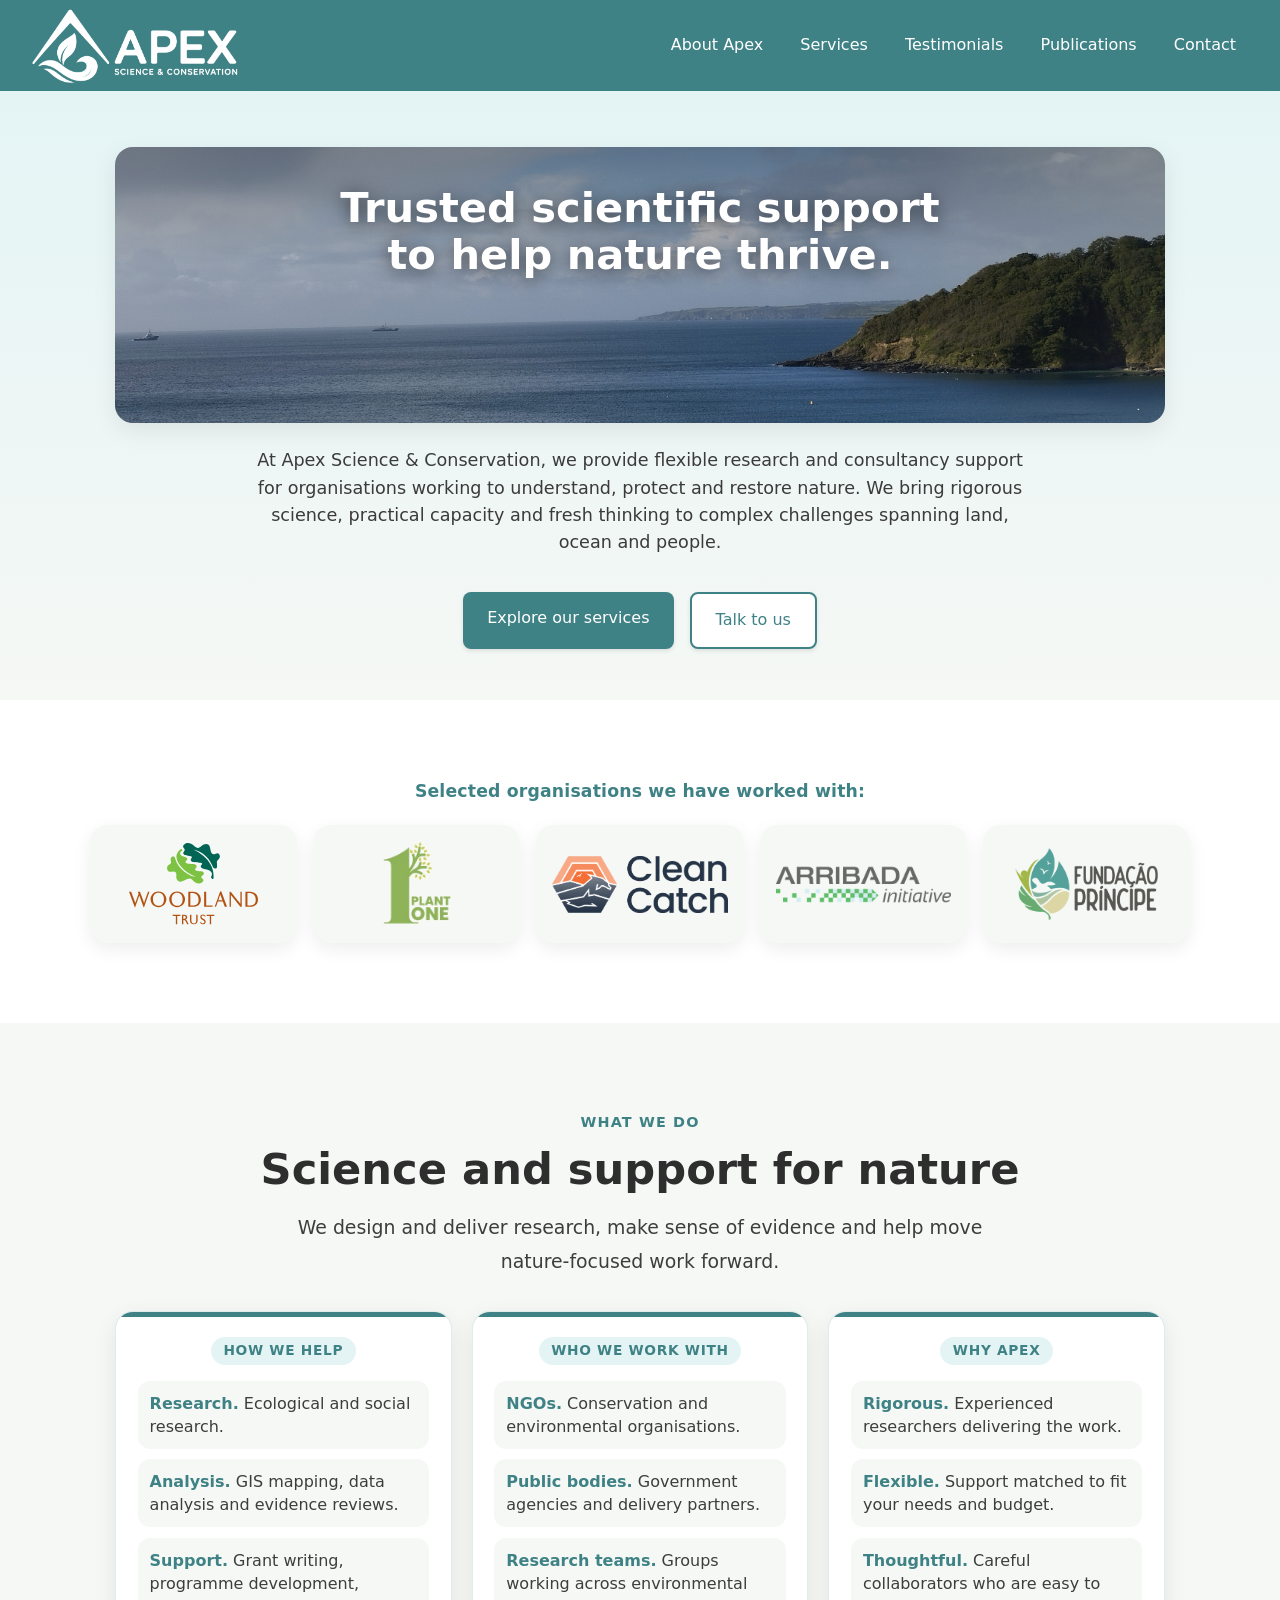
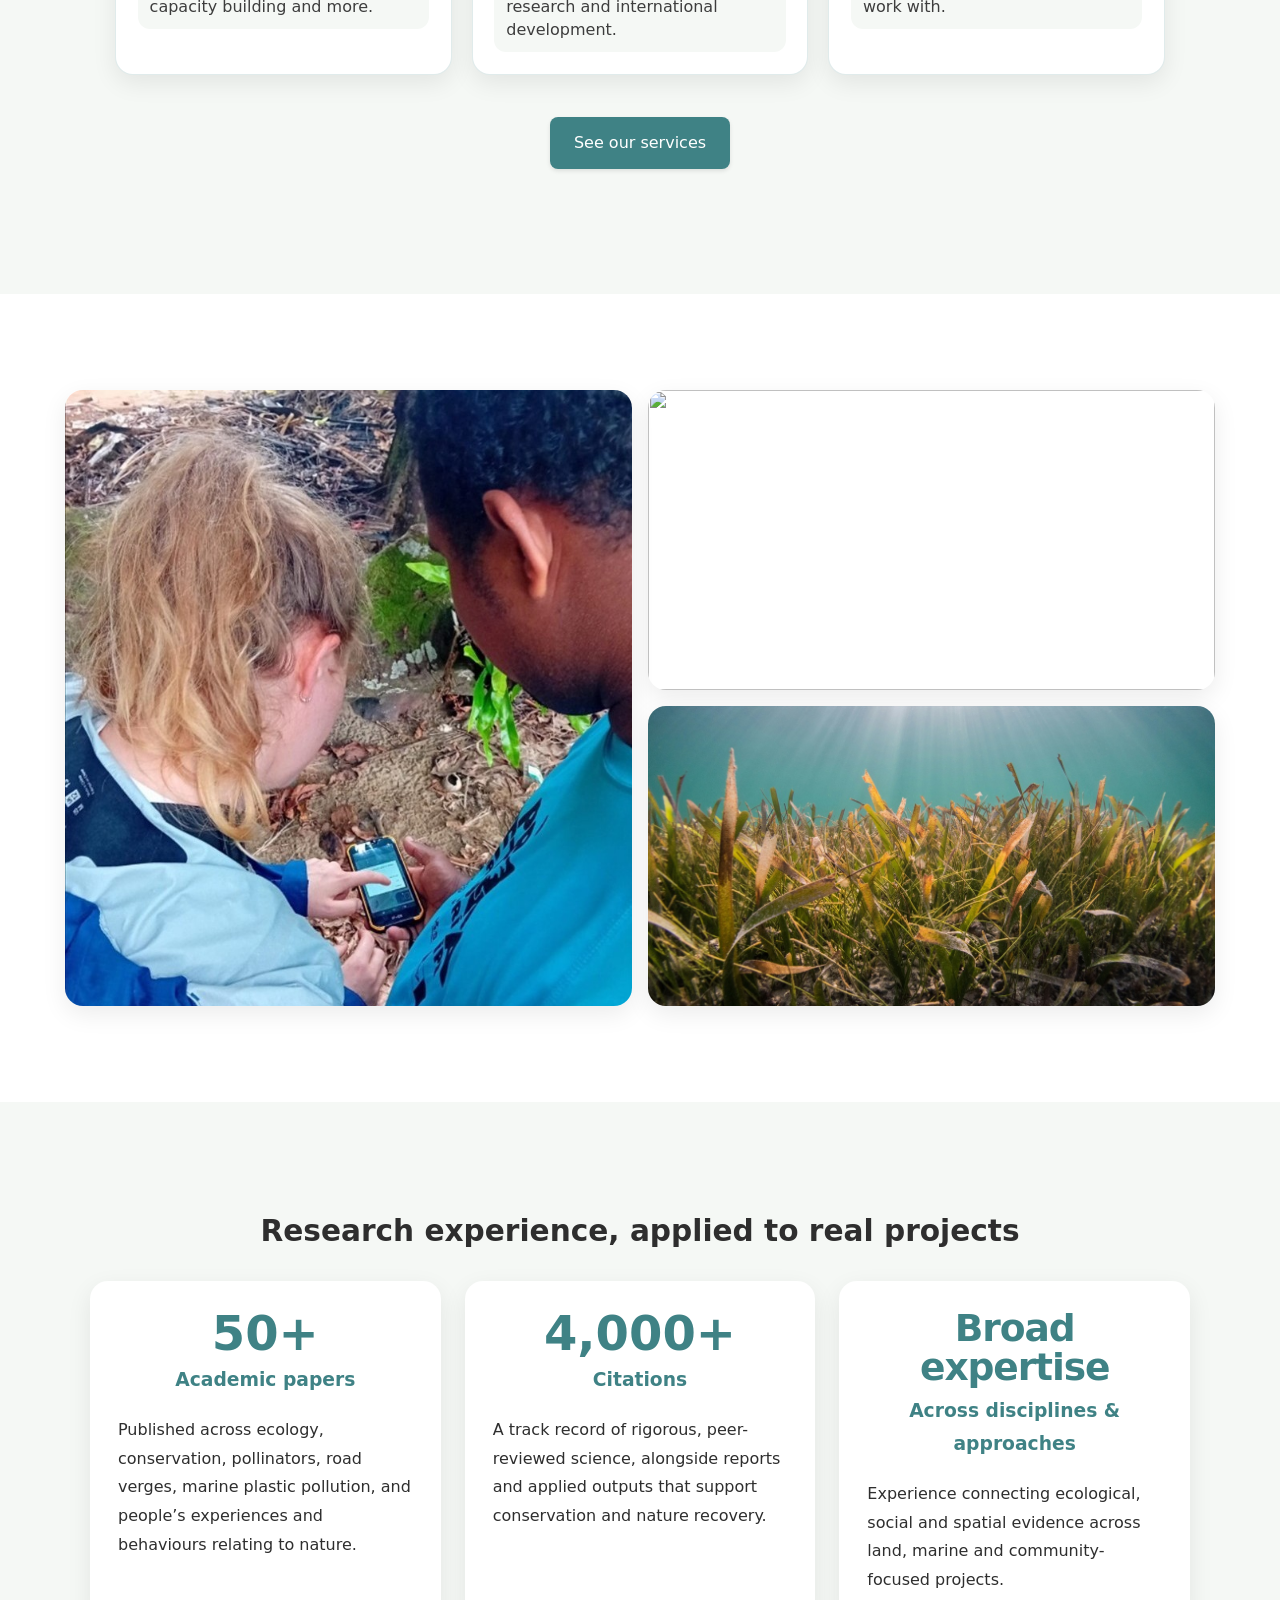
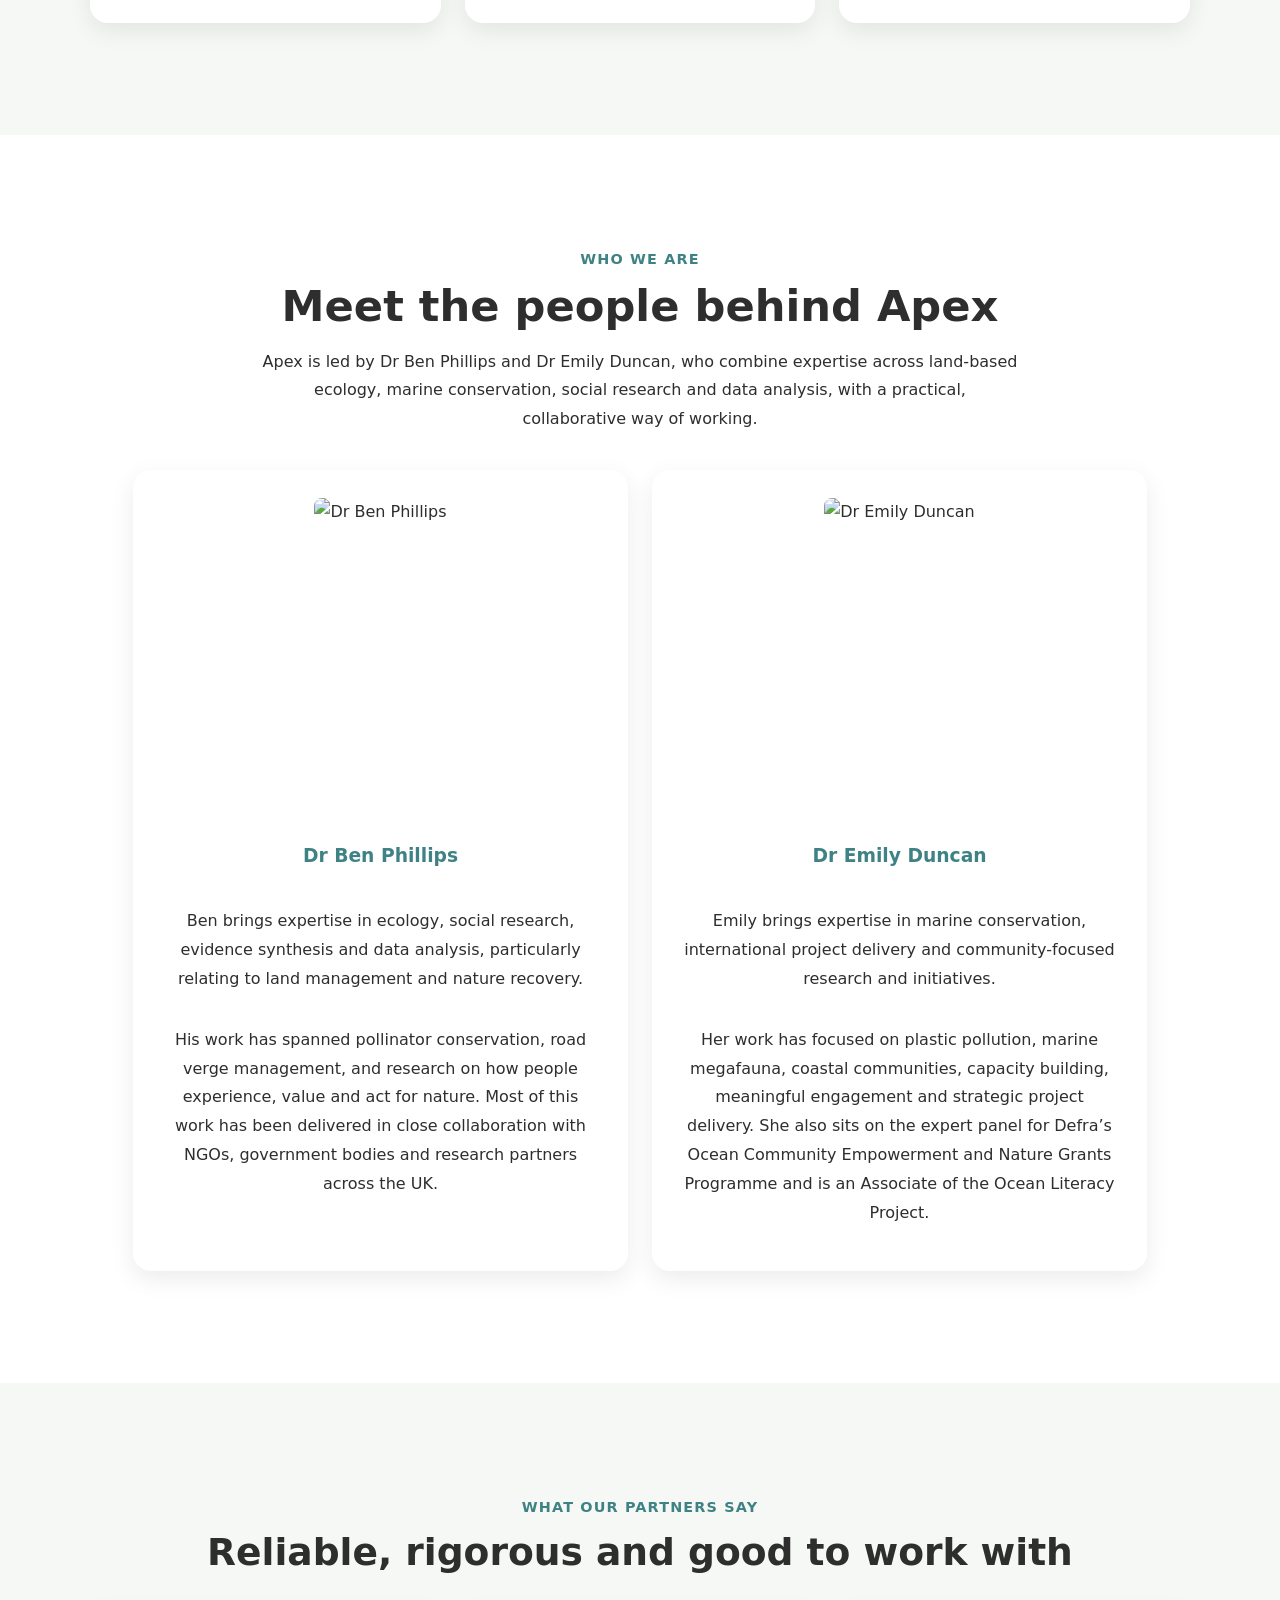
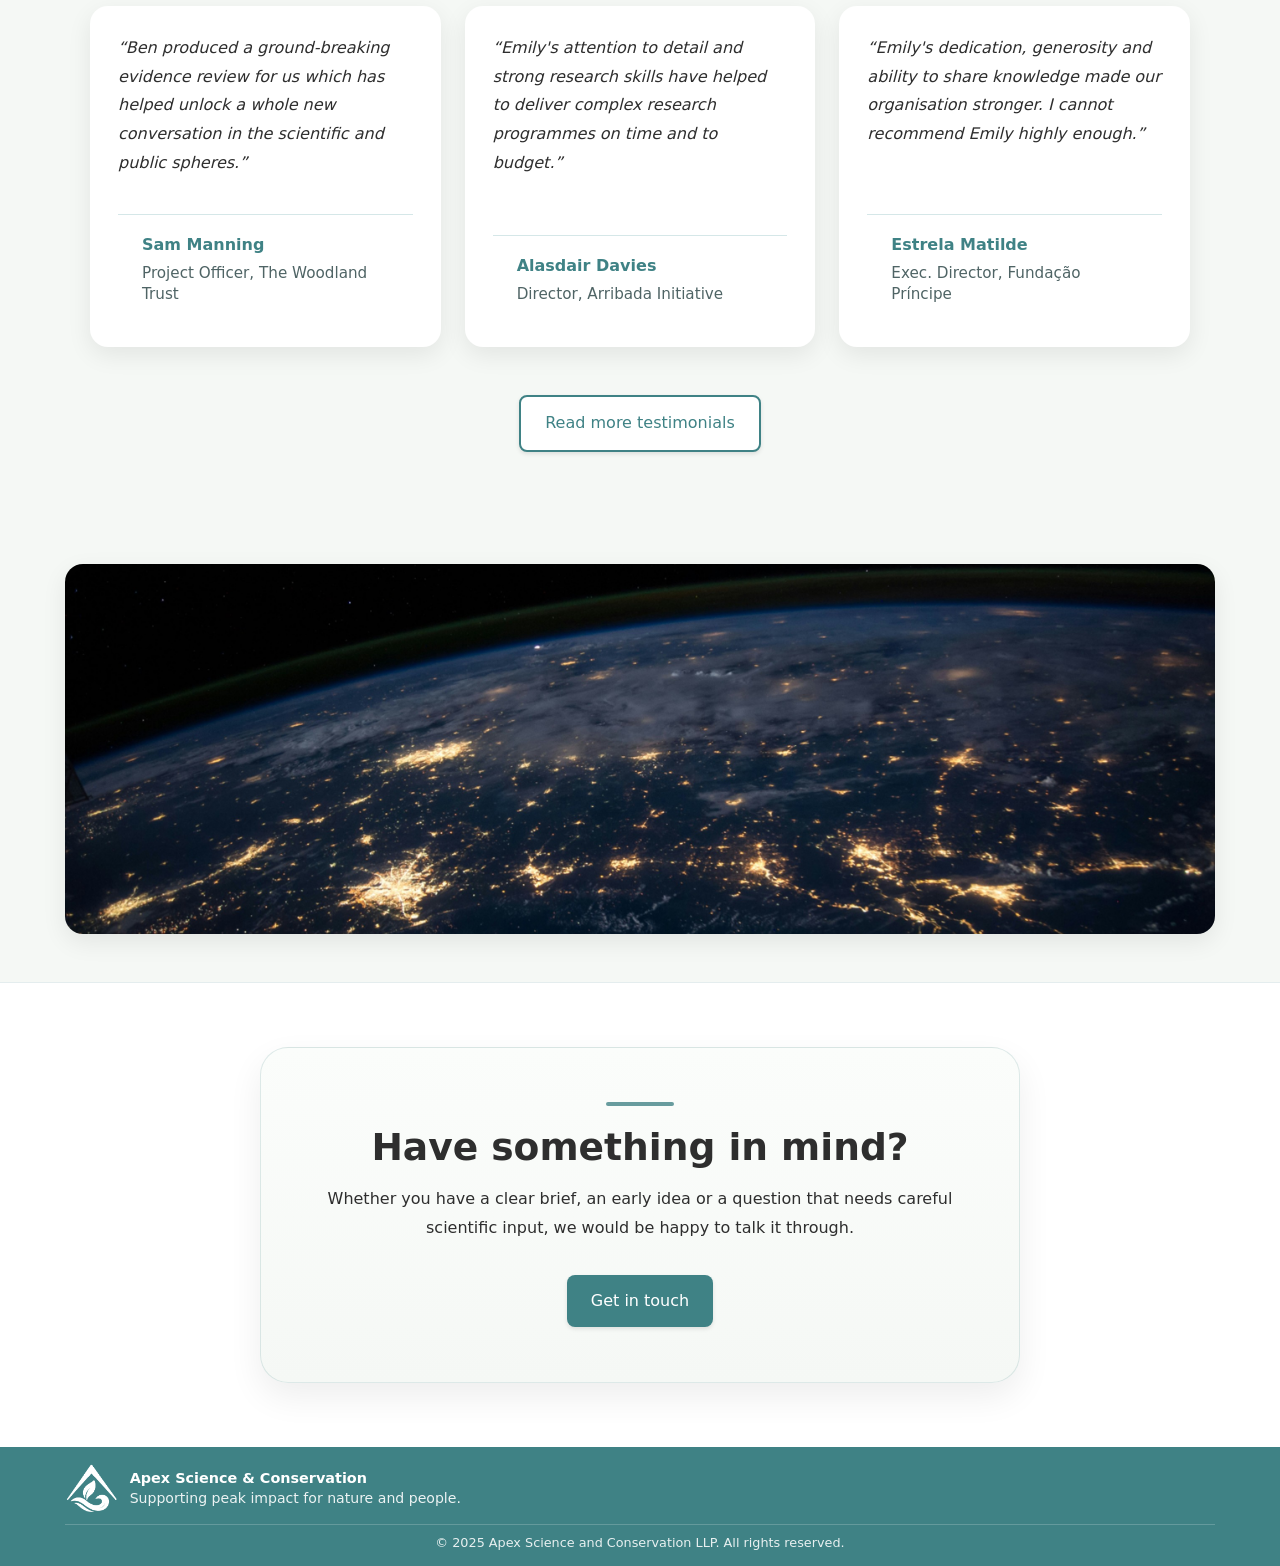
==== commit 41166fc9: "Update index.html" ====
--- a/index.html
+++ b/index.html
@@ -302,7 +302,7 @@
     <div class="footer-inner">
       <div class="footer-brand">
         <a href="index.html" aria-label="Apex Science &amp; Conservation home">
-          <img src="images/logo-apex-white.png" alt="Apex Science &amp; Conservation logo" class="footer-logo">
+          <img src="images/logo-apex-notext-white.png" alt="Apex logo mark" class="footer-logo">
         </a>
 
         <div class="footer-brand-text">
--- a/styles.css
+++ b/styles.css
@@ -95,7 +95,7 @@
 footer {
   background: var(--apex-blue);
   color: #ffffff;
-  padding: 1.15rem 1.5rem 0.9rem;
+  padding: 1.1rem 1.5rem 0.85rem;
   font-size: 0.9rem;
 }
 
@@ -104,7 +104,7 @@
 
 .footer-inner {
   max-width: 1150px;
-  margin: 0 auto 0.75rem;
+  margin: 0 auto 0.7rem;
   display: flex;
   align-items: center;
   justify-content: space-between;
@@ -121,7 +121,7 @@
 .footer-logo {
   display: block;
   width: auto;
-  height: 46px;
+  height: 48px;
 }
 
 .footer-name {
@@ -130,7 +130,7 @@
 }
 
 .footer-tagline {
-  margin-top: 0.15rem;
+  margin-top: 0.12rem;
   font-size: 0.88rem;
   line-height: 1.35;
   opacity: 0.9;
@@ -162,7 +162,7 @@
 .footer-copyright {
   max-width: 1150px;
   margin: 0 auto;
-  padding-top: 0.65rem;
+  padding-top: 0.6rem;
   border-top: 1px solid rgba(255, 255, 255, 0.22);
   text-align: center;
   font-size: 0.8rem;
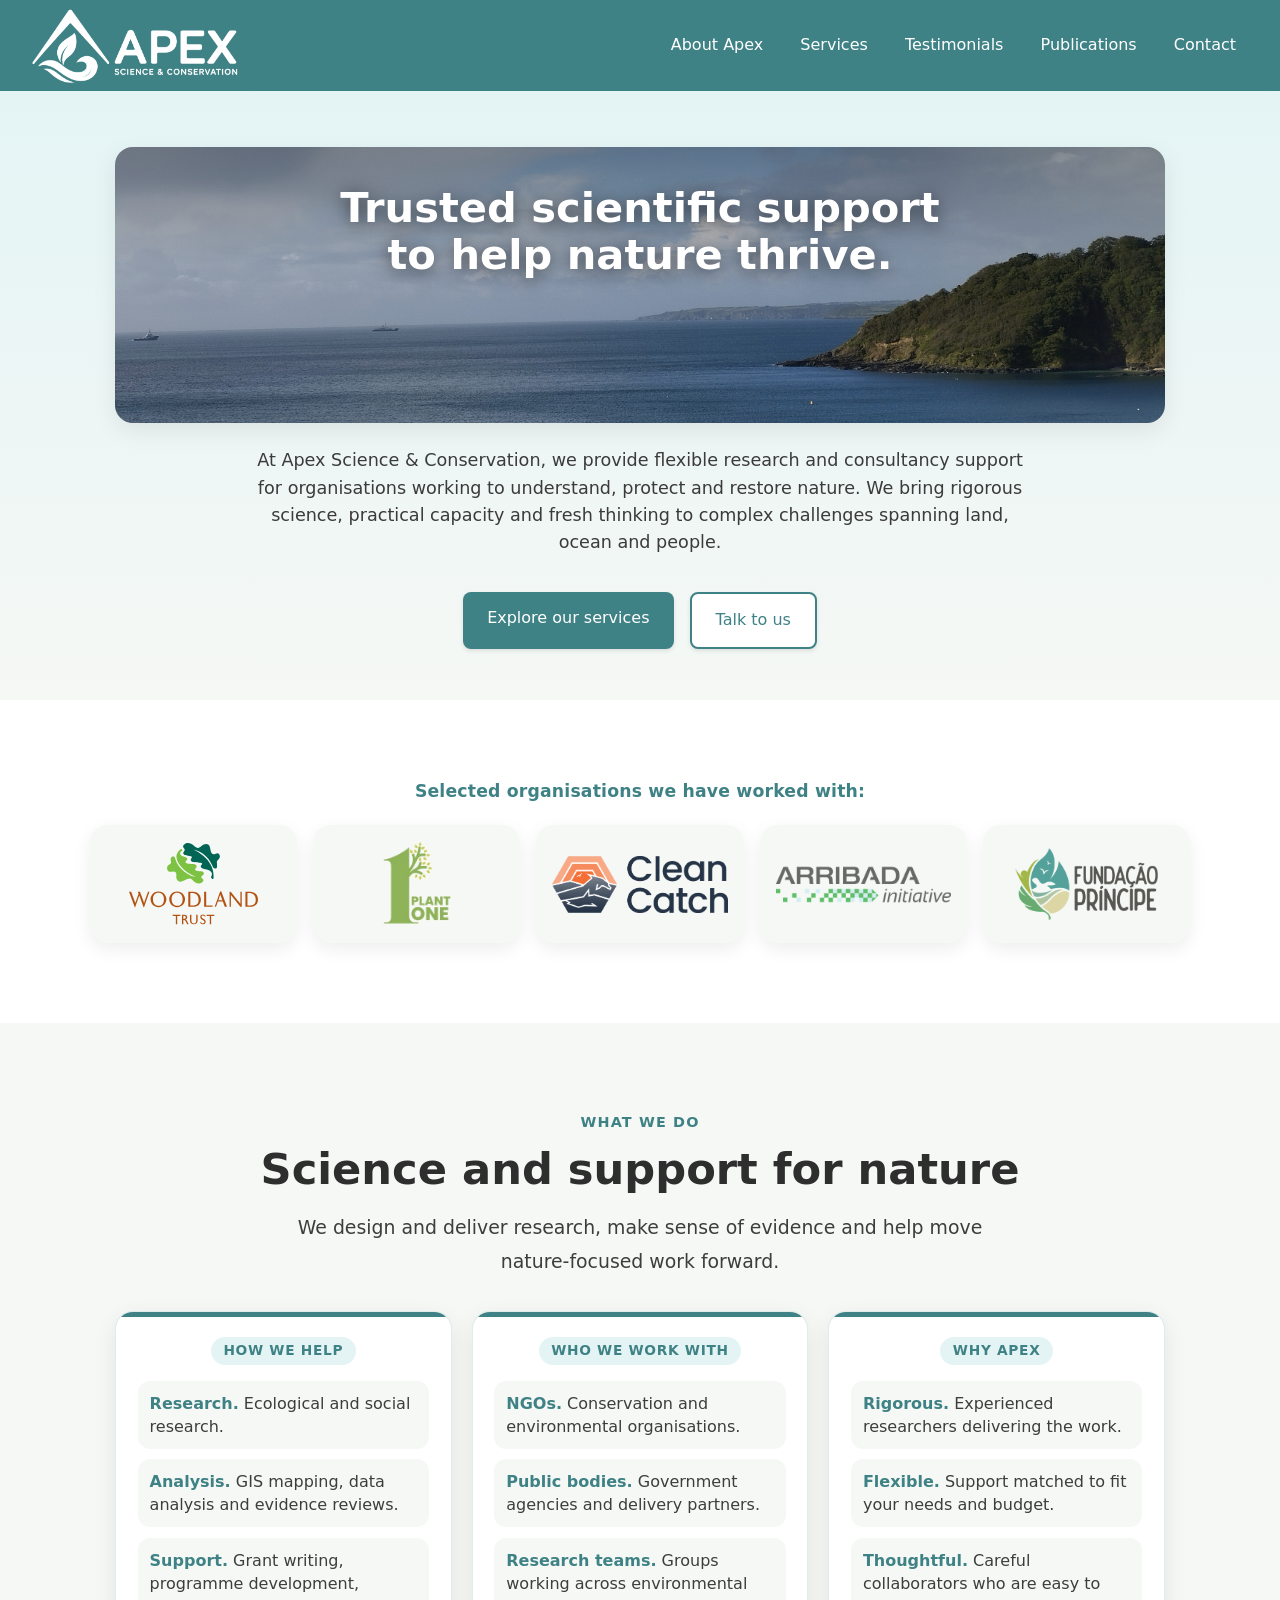
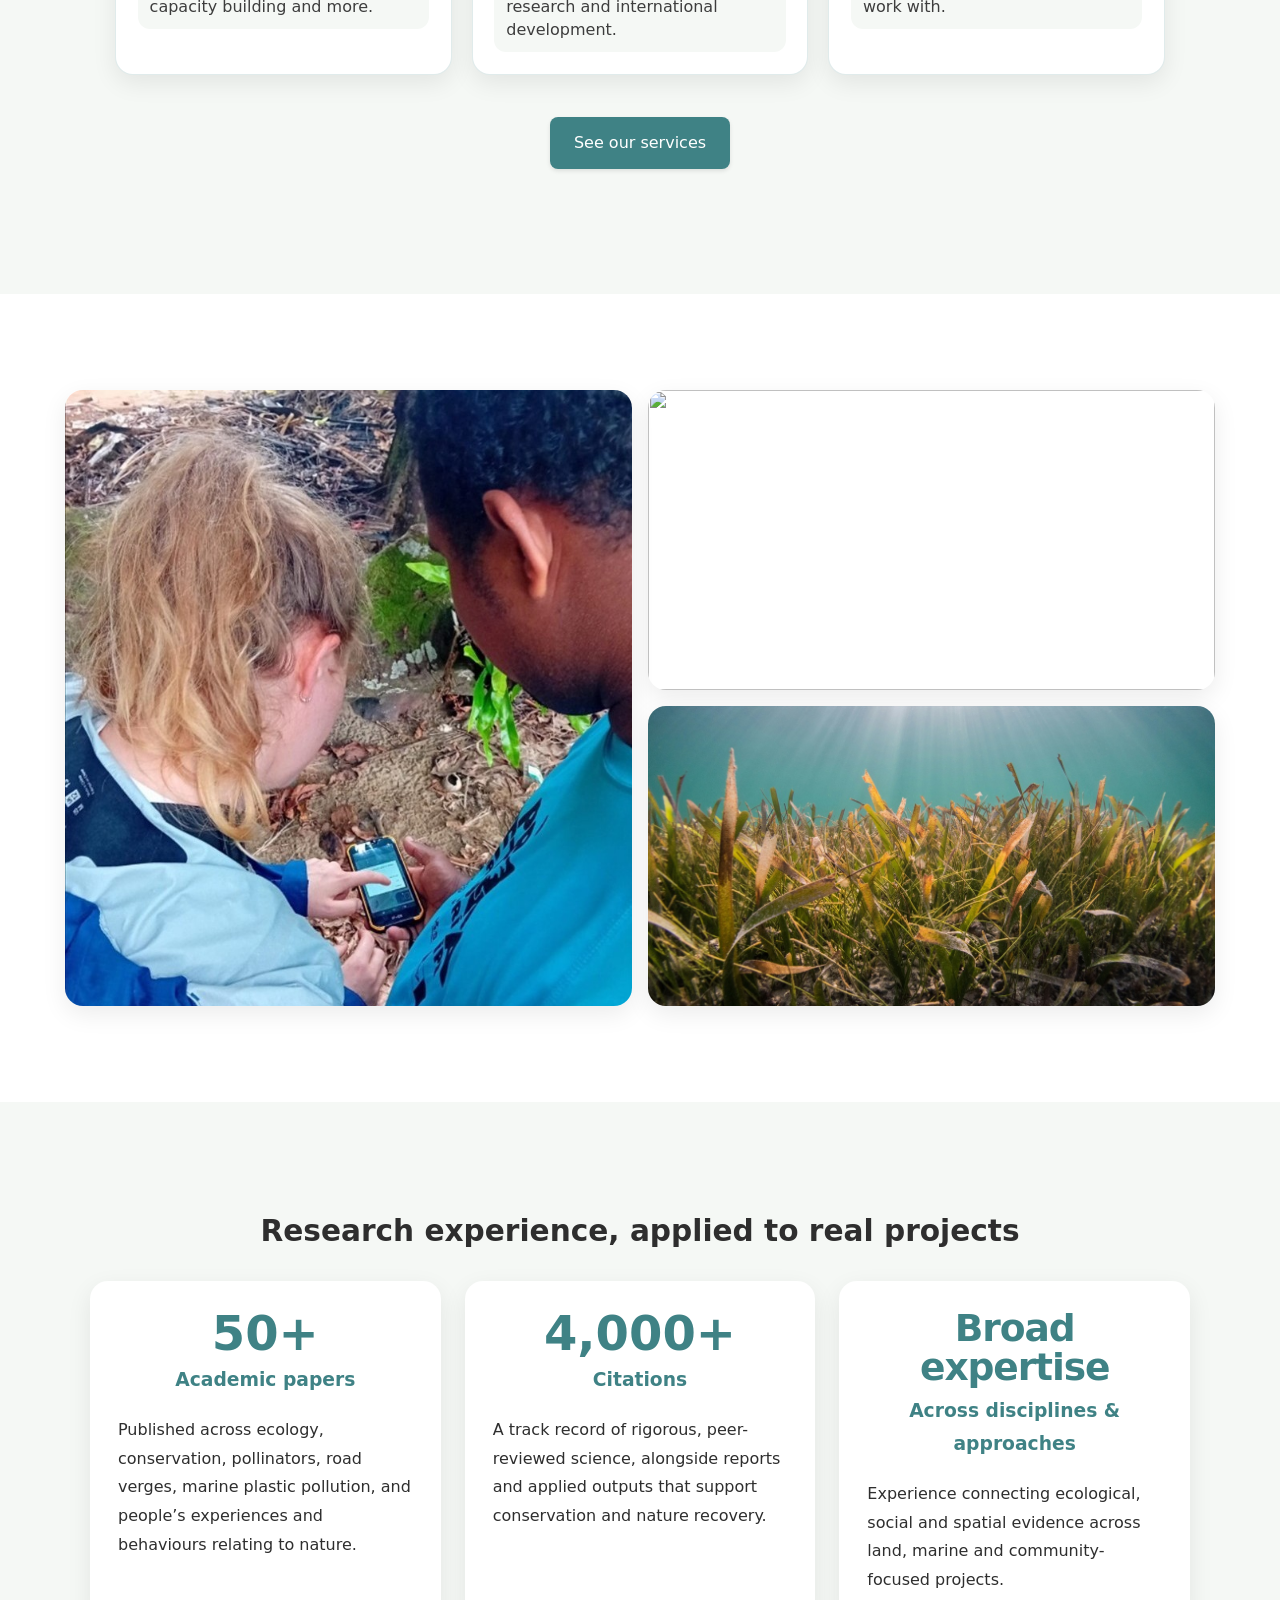
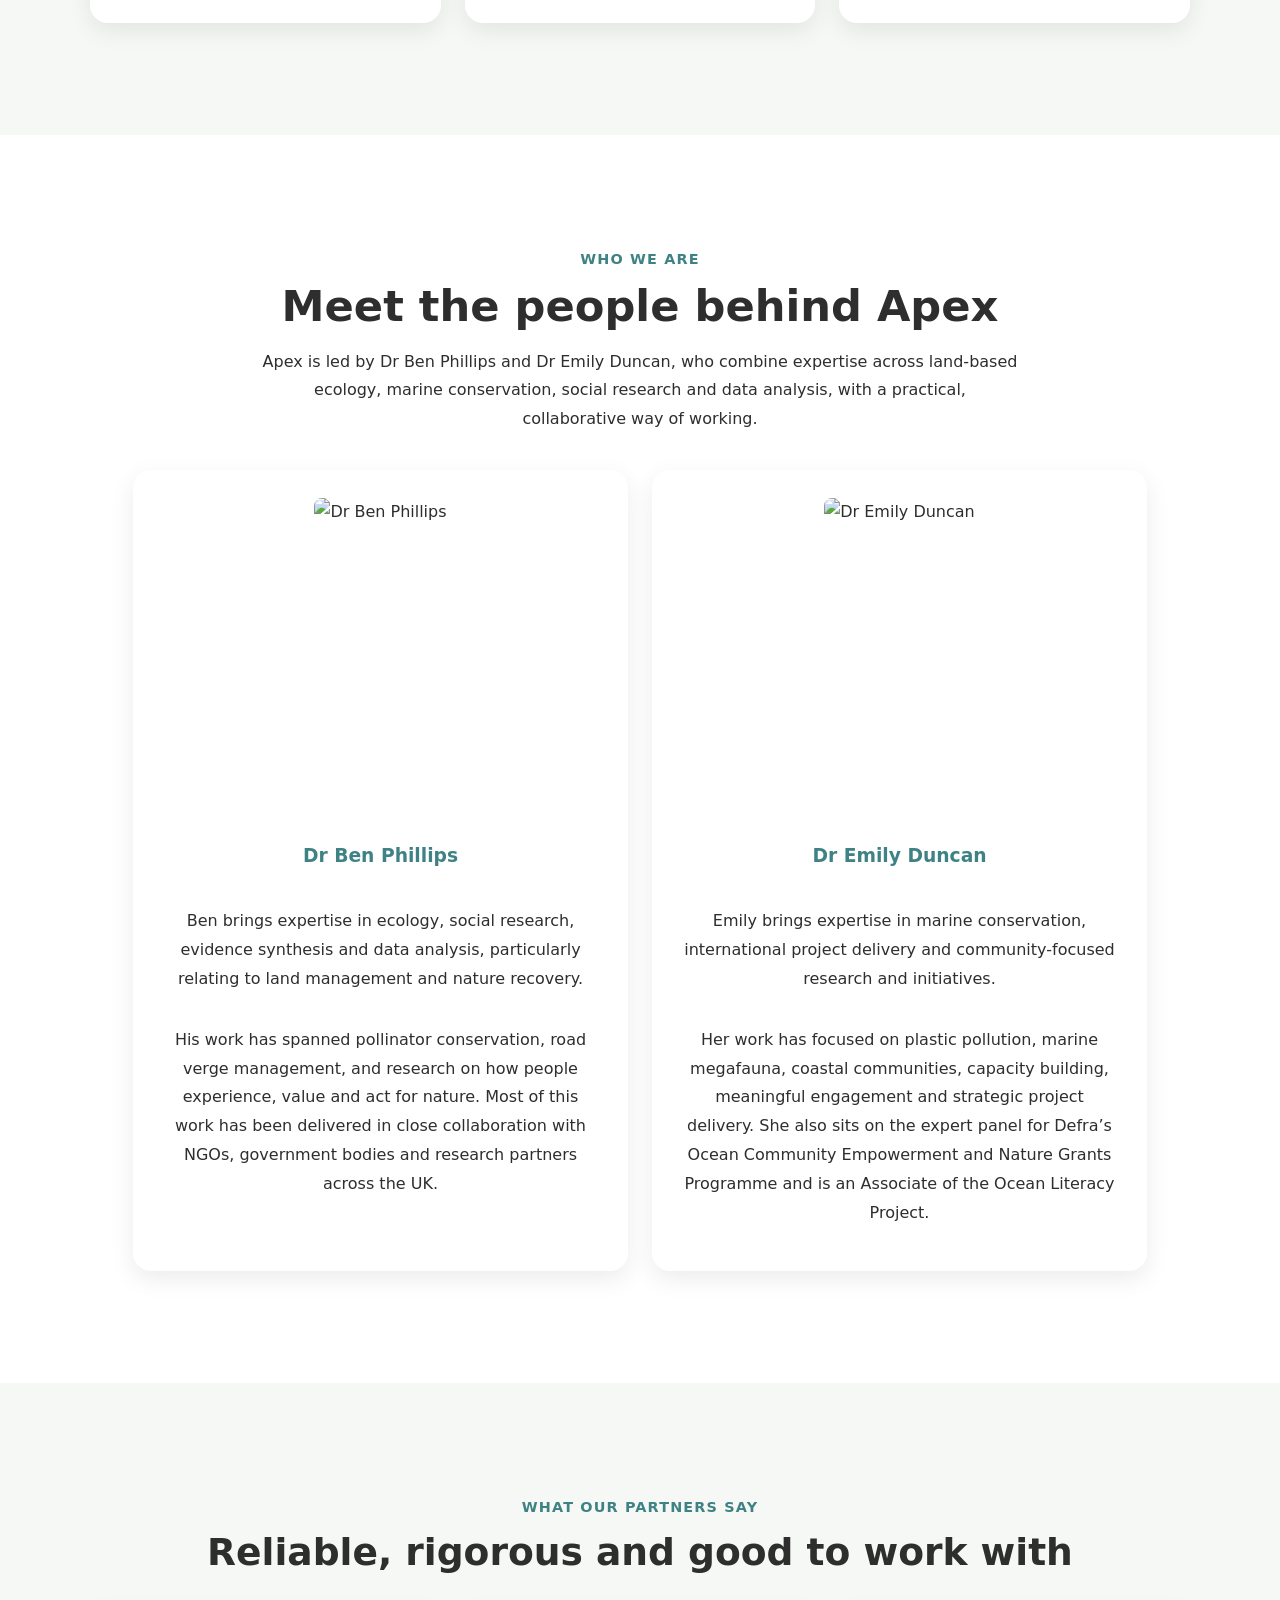
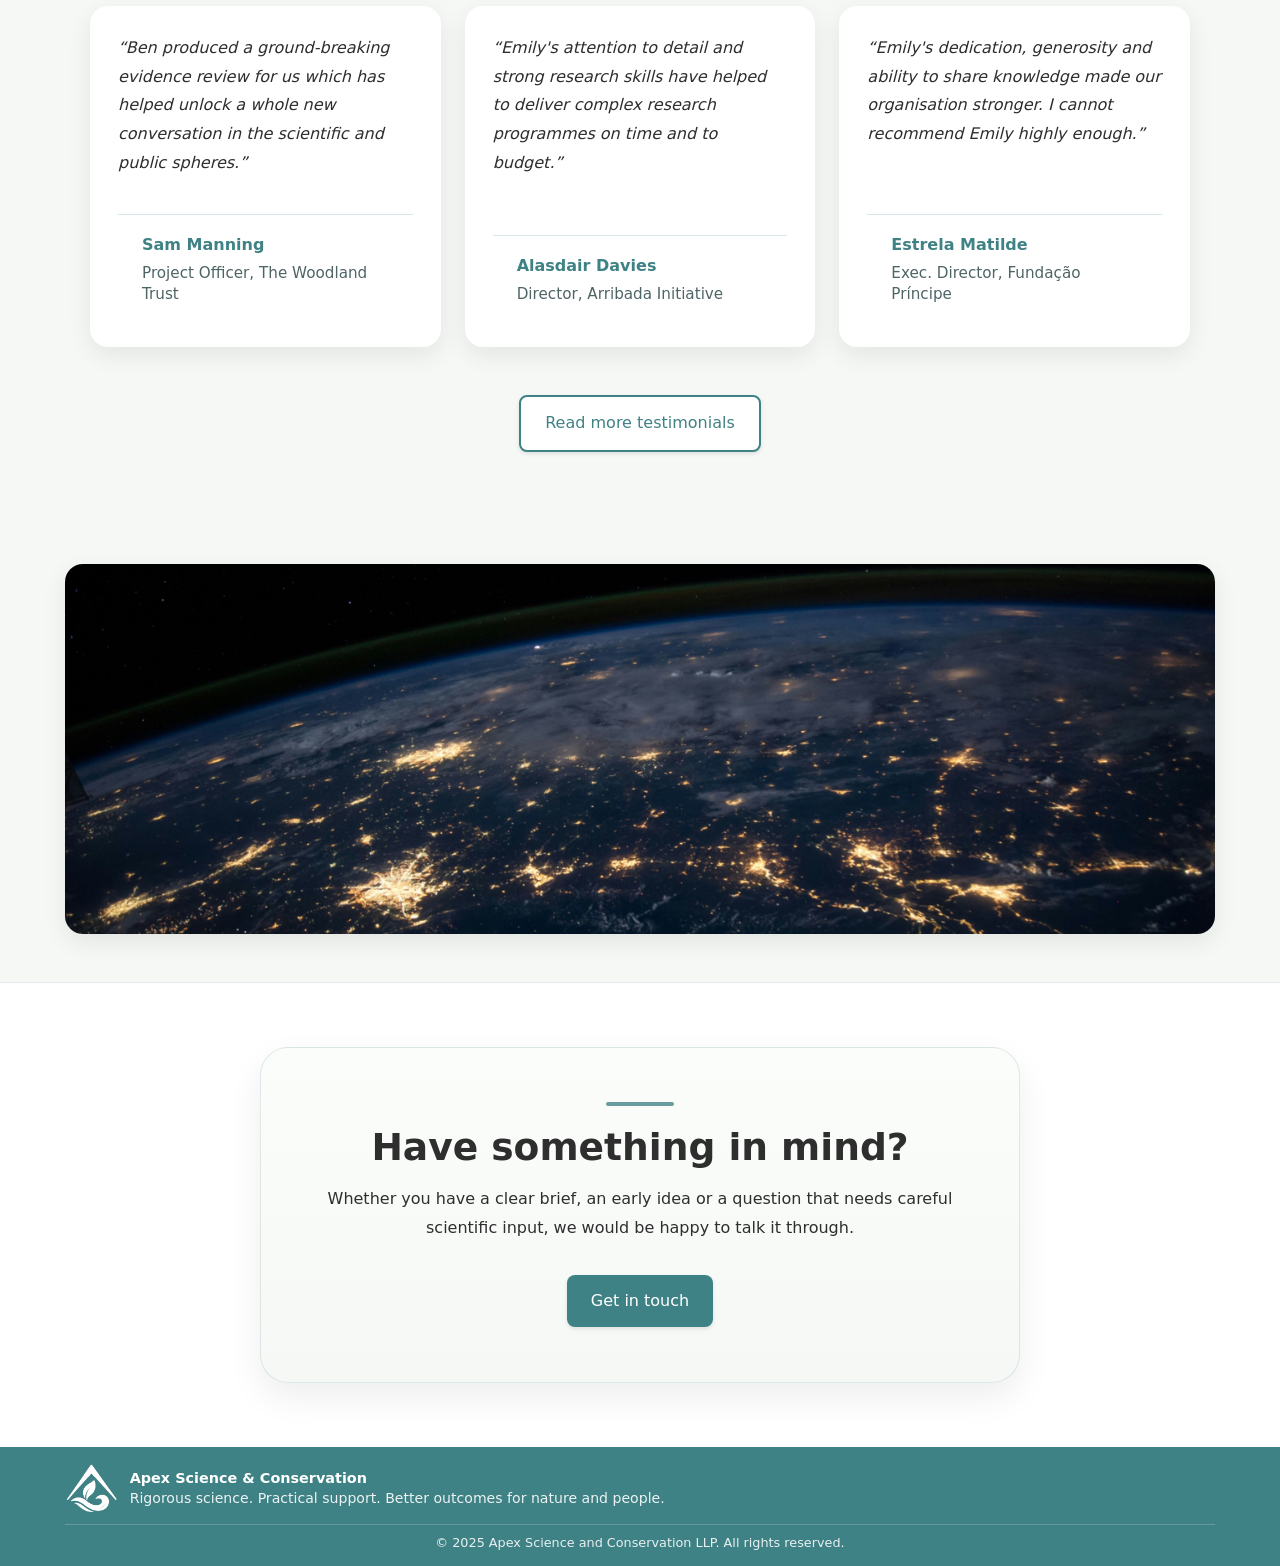
==== commit b90591f1: "Update index.html" ====
--- a/index.html
+++ b/index.html
@@ -307,7 +307,7 @@
 
         <div class="footer-brand-text">
           <p class="footer-name">Apex Science &amp; Conservation</p>
-          <p class="footer-tagline">Supporting peak impact for nature and people.</p>
+          <p class="footer-tagline">Rigorous science. Practical support. Better outcomes for nature and people.</p>
         </div>
       </div>
 
--- a/styles.css
+++ b/styles.css
@@ -1278,9 +1278,10 @@
   .contact-hero-text { font-size: 0.98rem; }
 
   .home-hero-actions {
-    flex-direction: column;
-    align-items: stretch;
-  }
+  flex-direction: column;
+  align-items: stretch;
+  gap: 0.5rem;
+}
 
   .home-hero-actions .button { text-align: center; }
   .partner-logo-list { grid-template-columns: 1fr; }
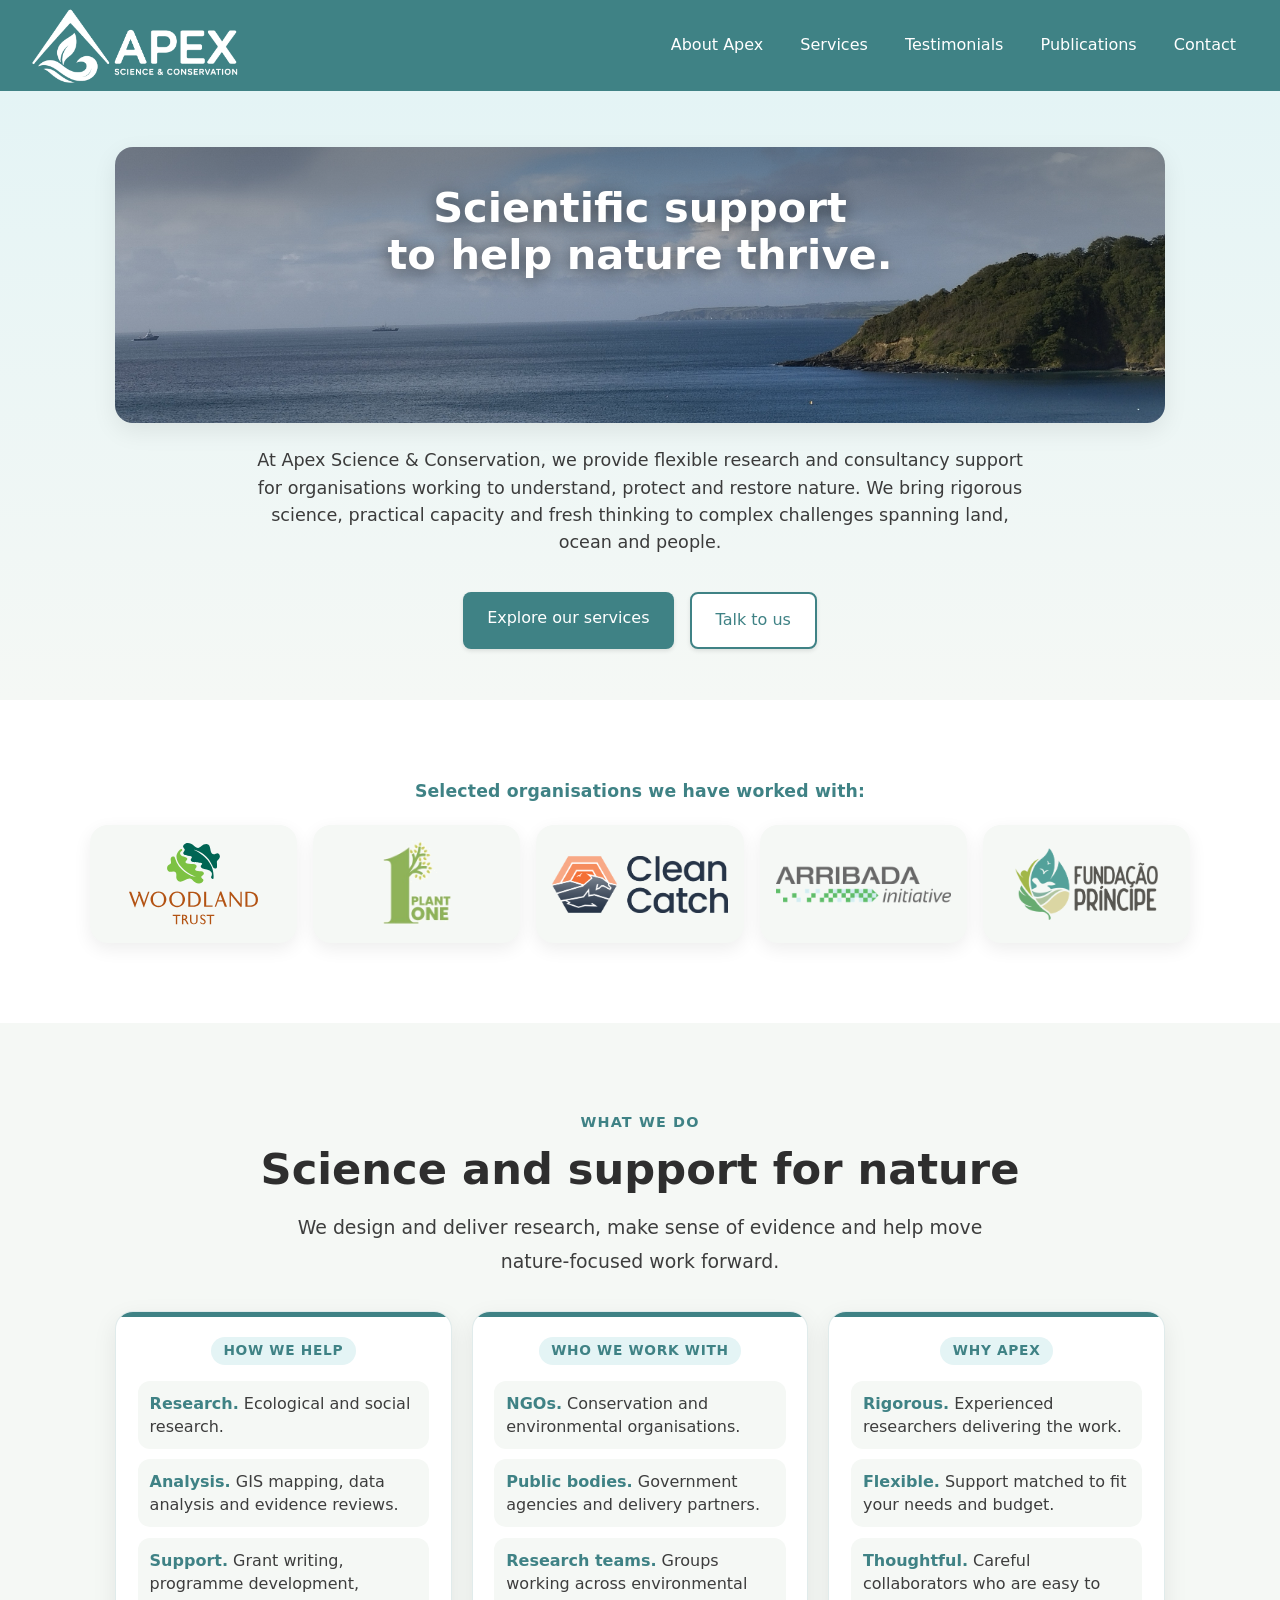
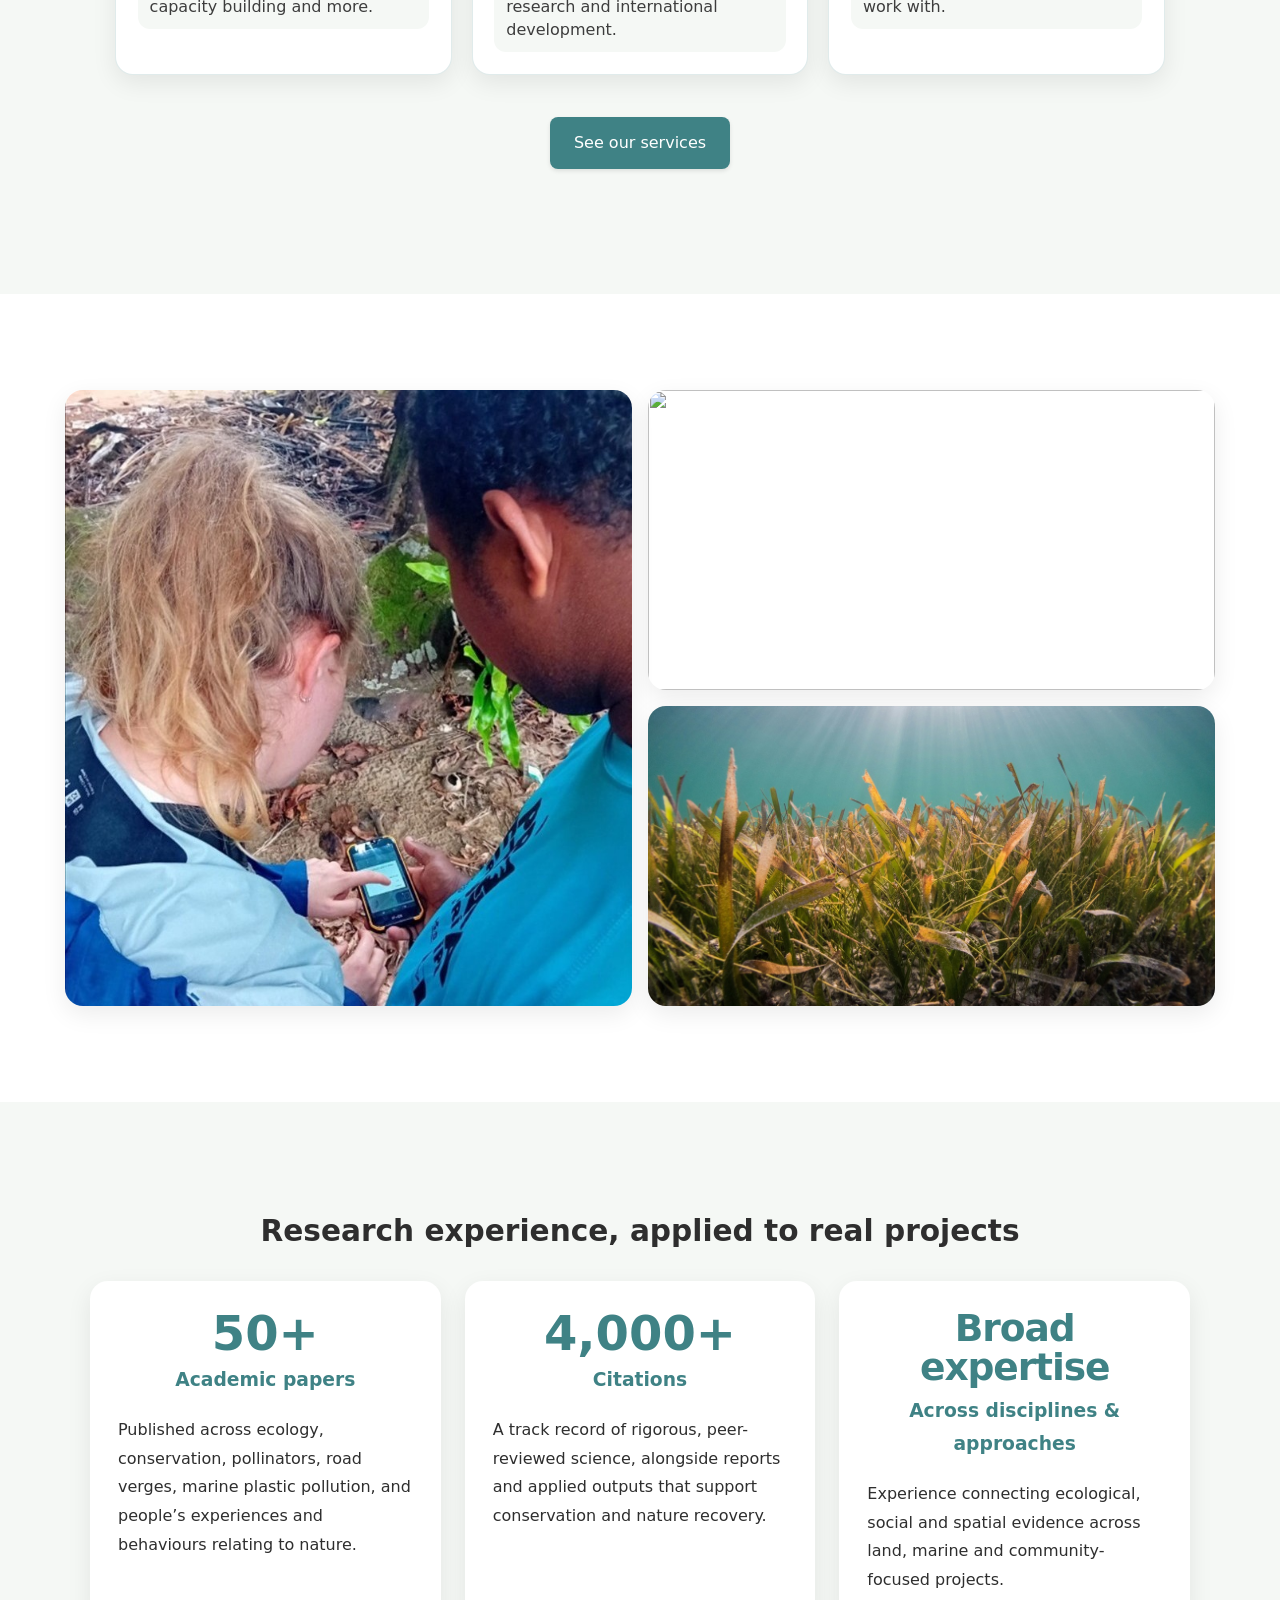
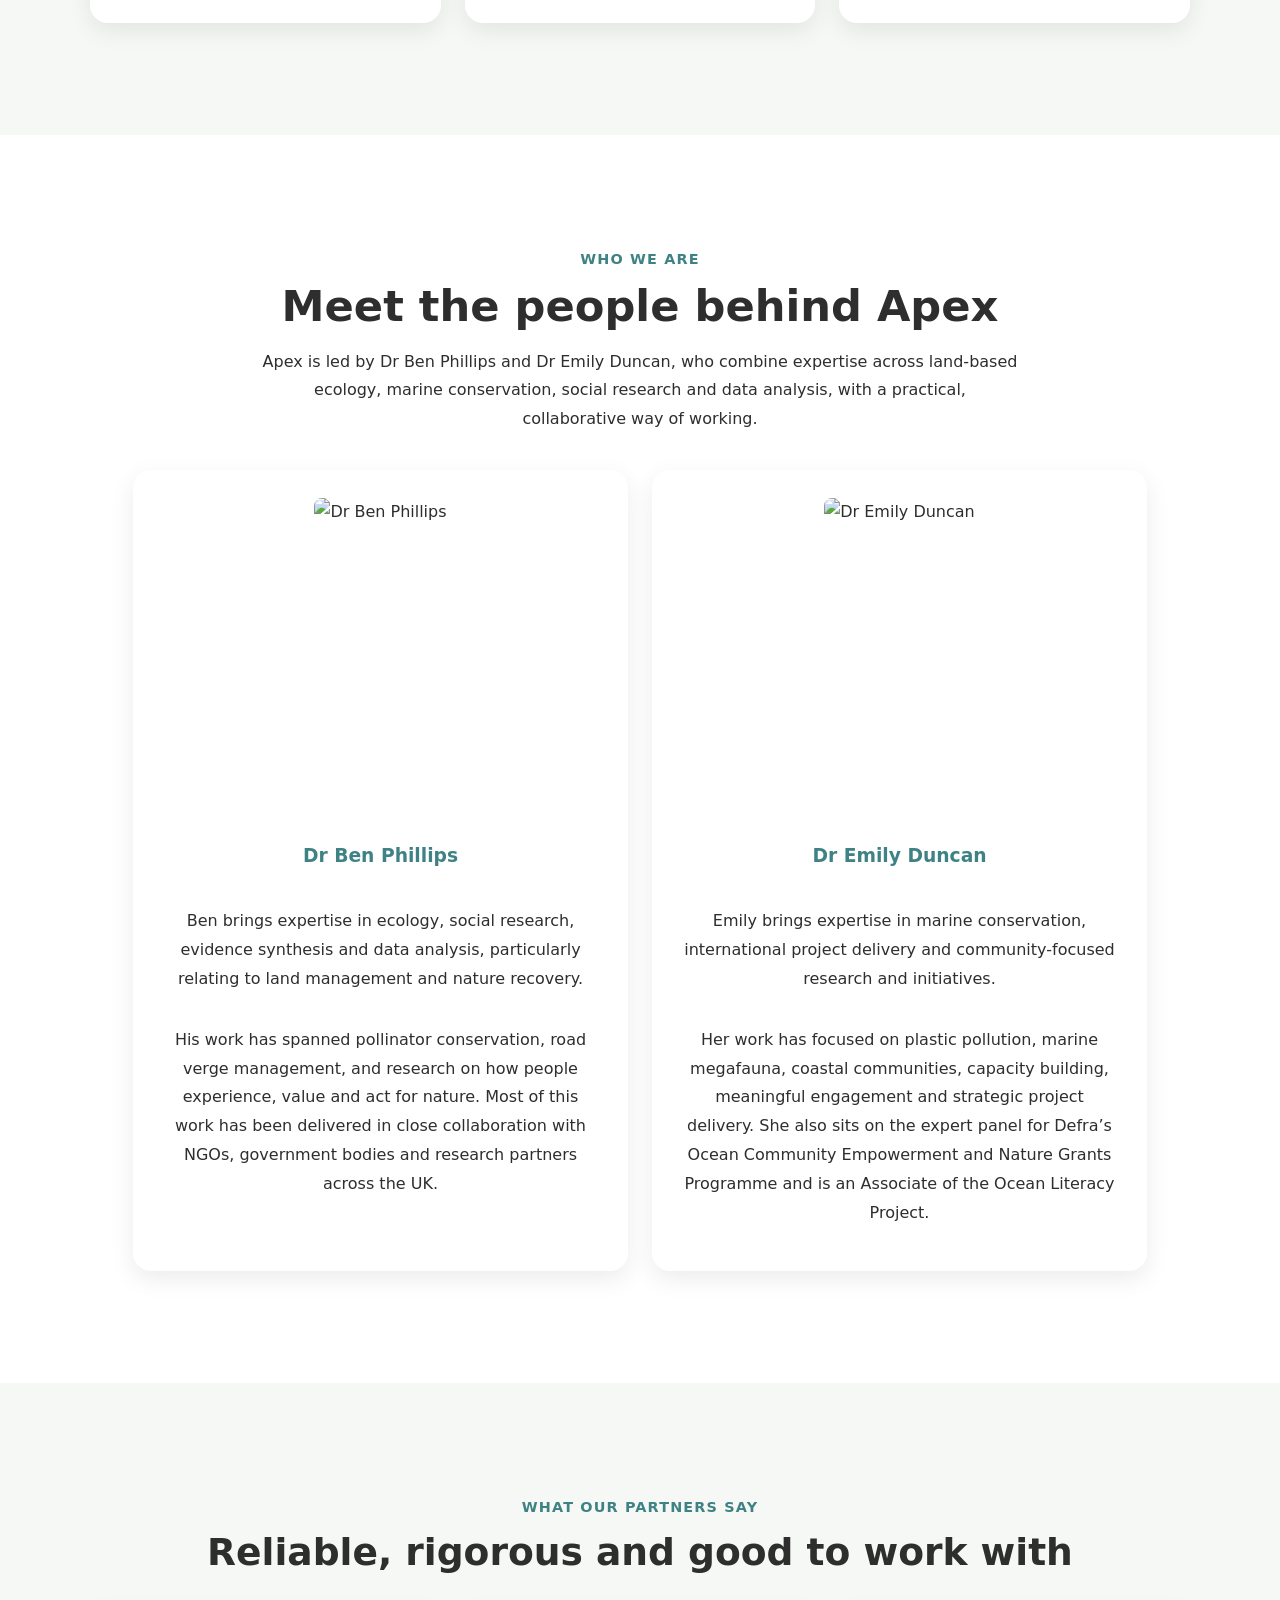
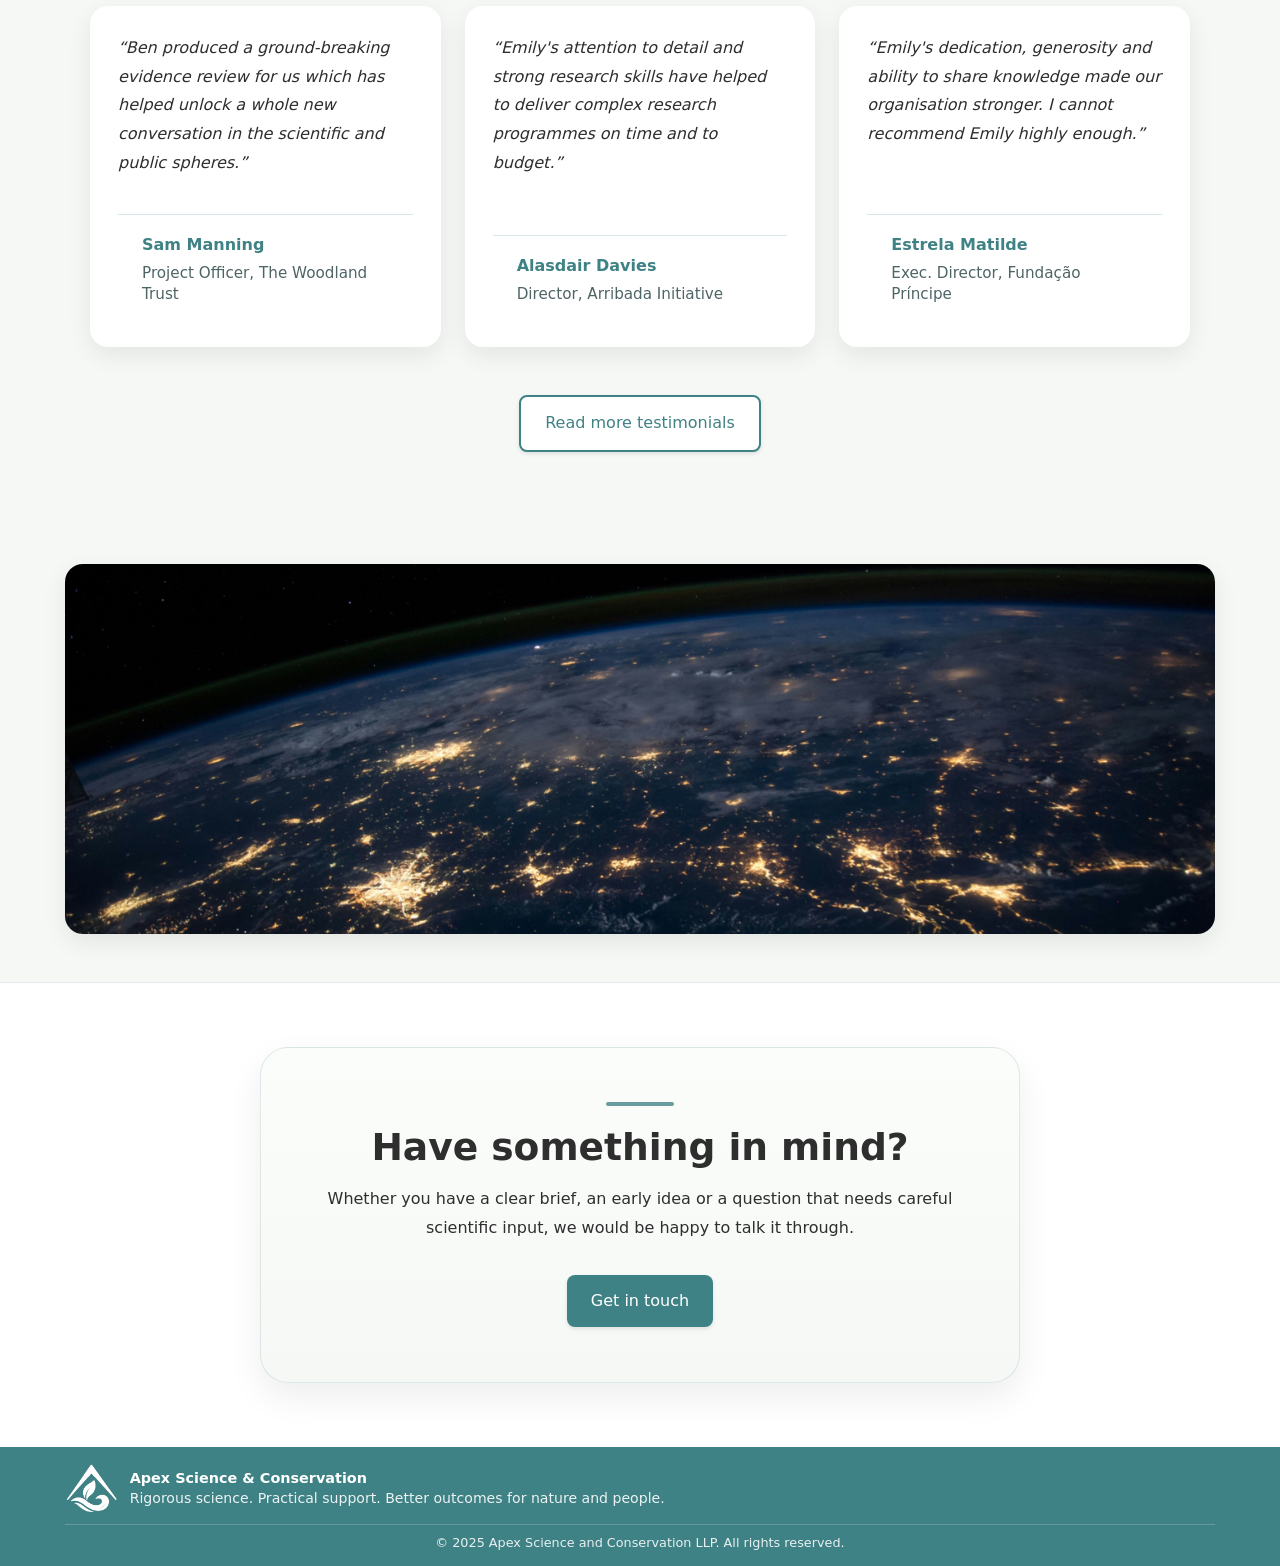
==== commit 75891727: "Update index.html" ====
--- a/index.html
+++ b/index.html
@@ -39,7 +39,7 @@
             class="home-hero-title-image"
           >
 
-          <h1>Trusted scientific support<br>to help nature thrive.</h1>
+          <h1>Scientific support<br>to help nature thrive.</h1>
         </div>
 
         <p class="home-hero-text">
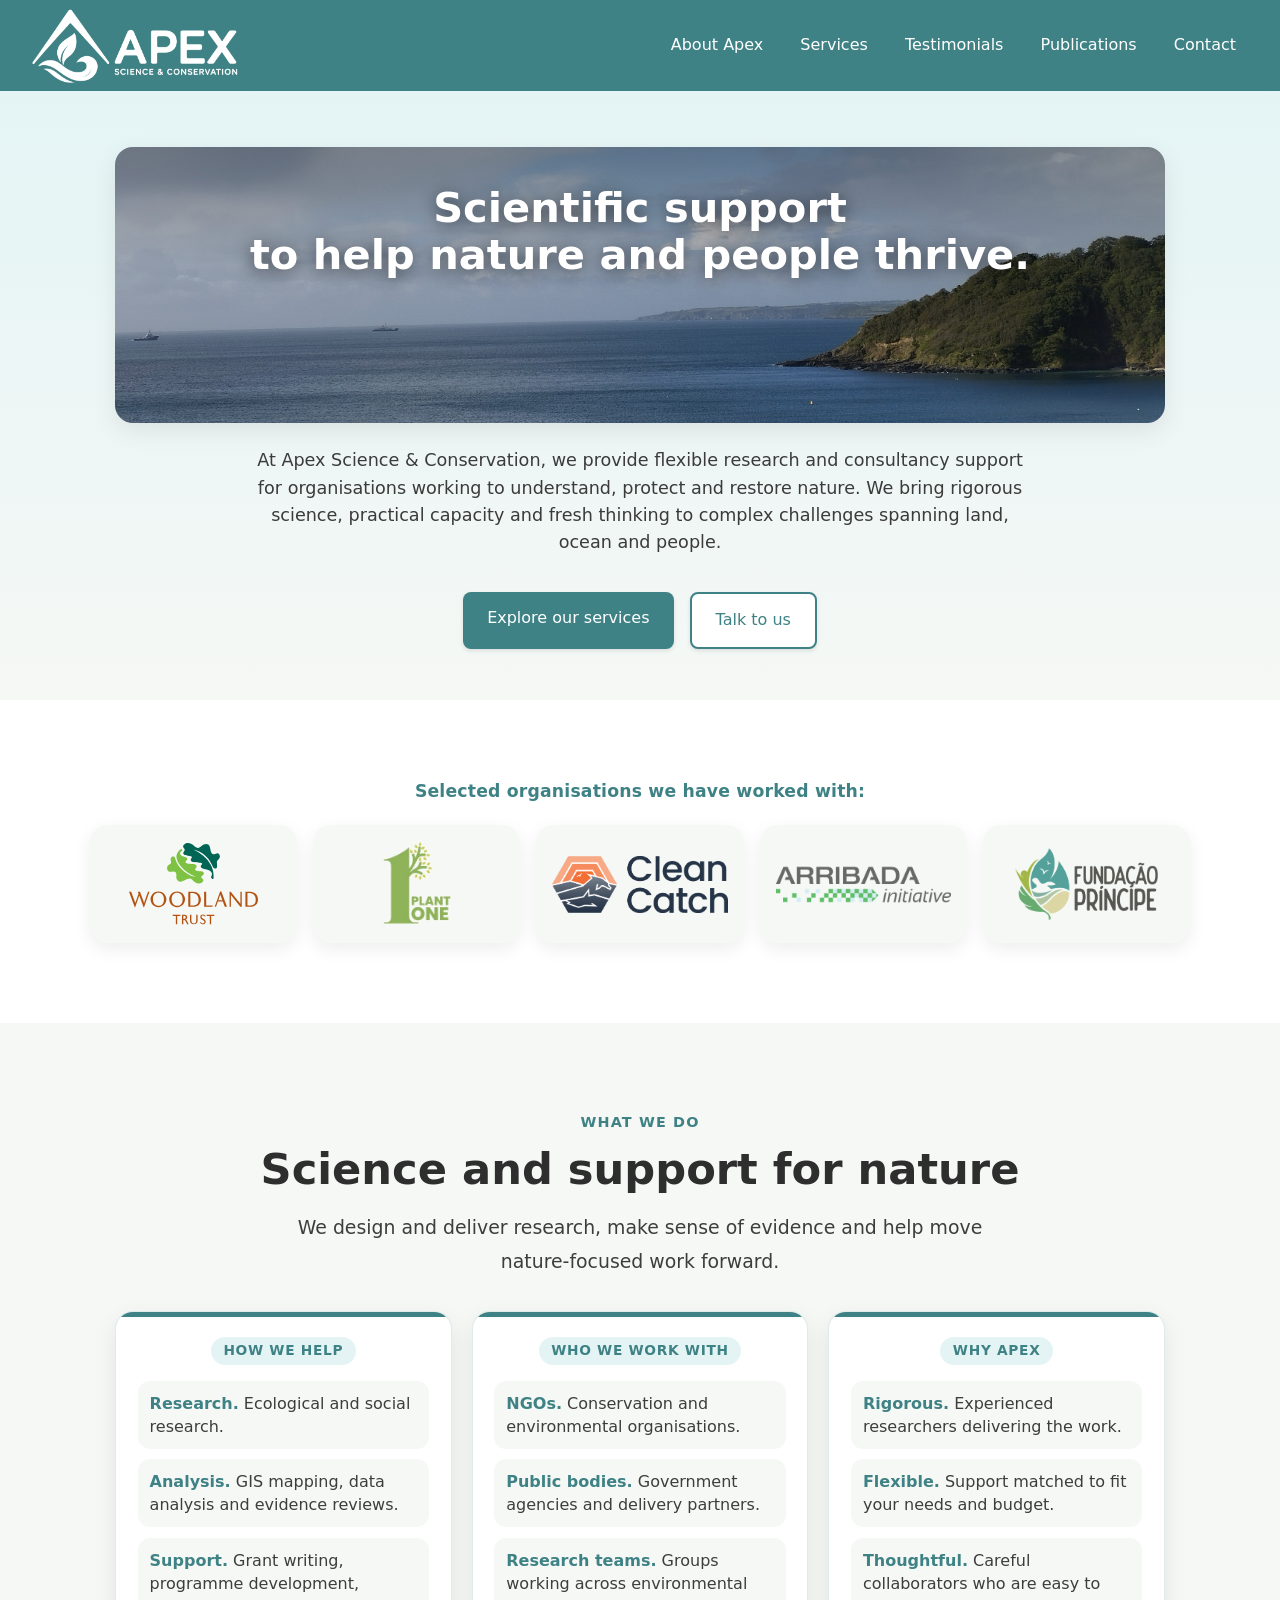
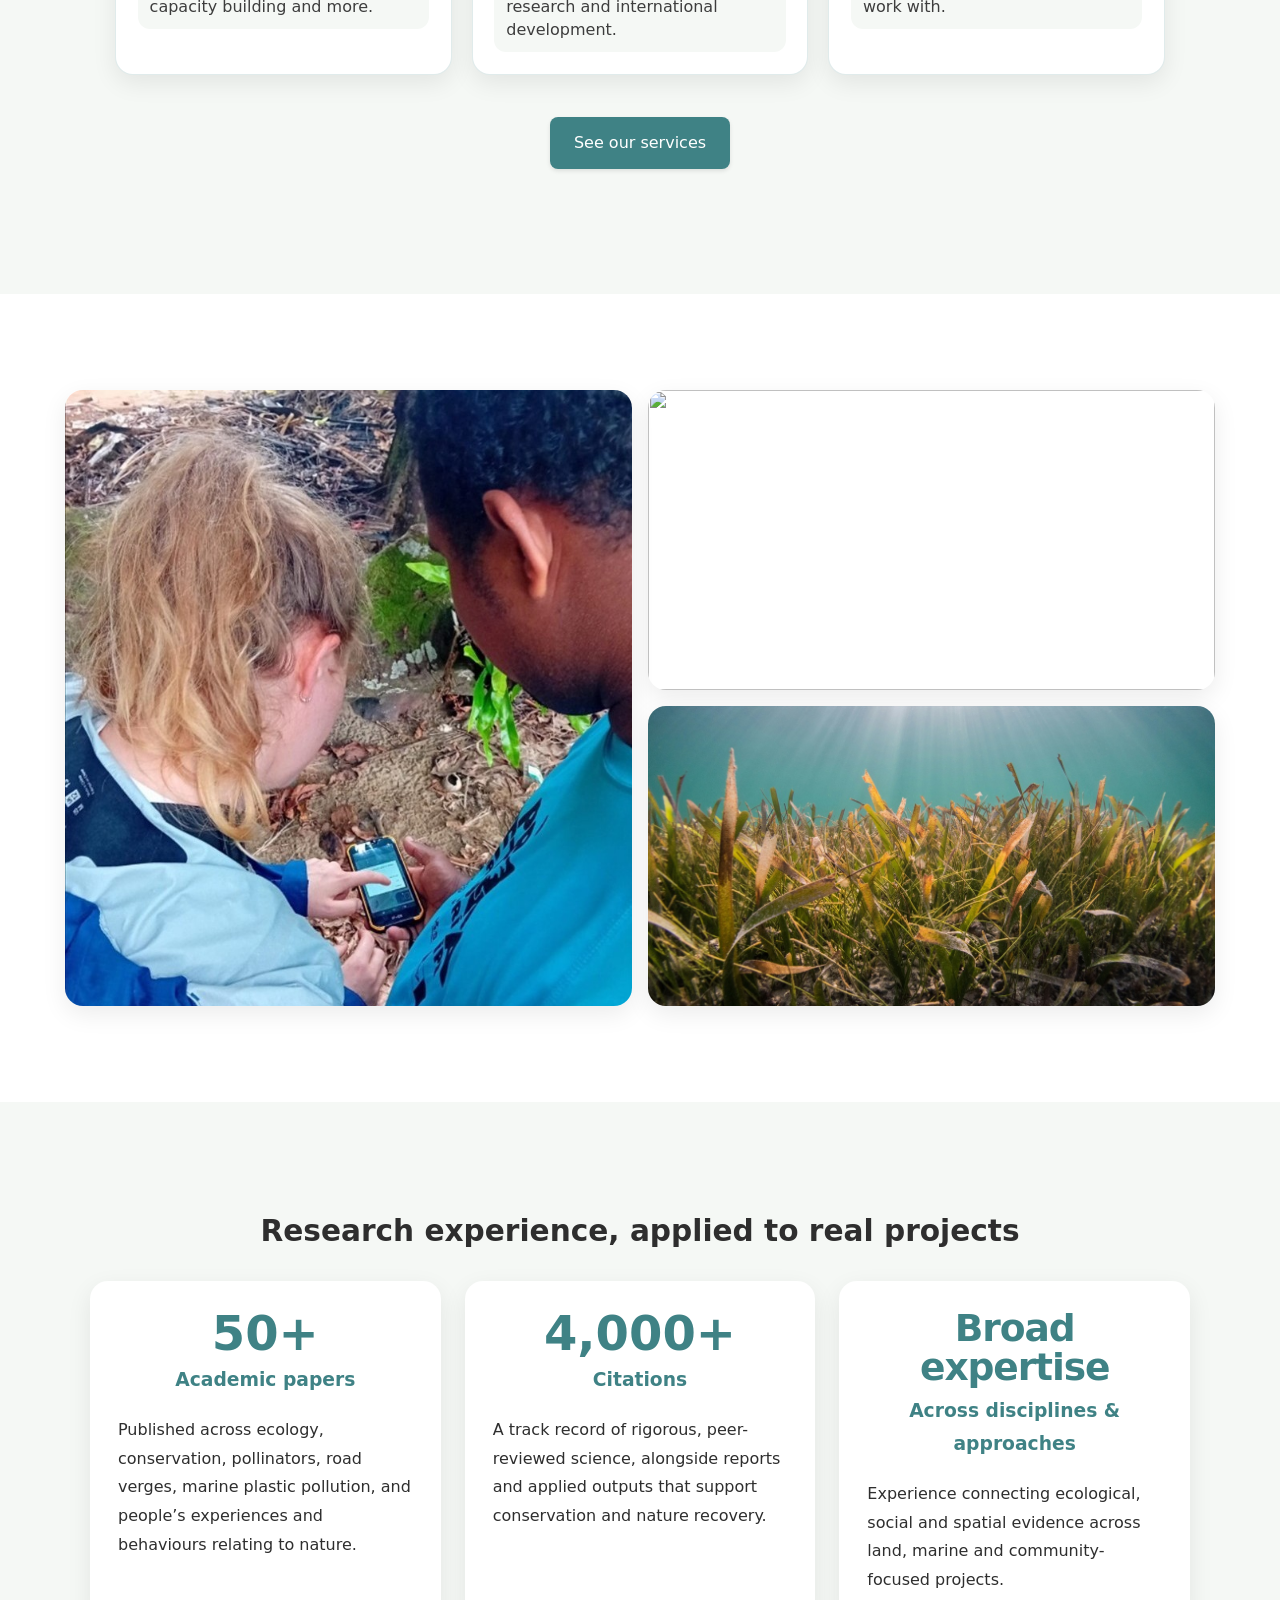
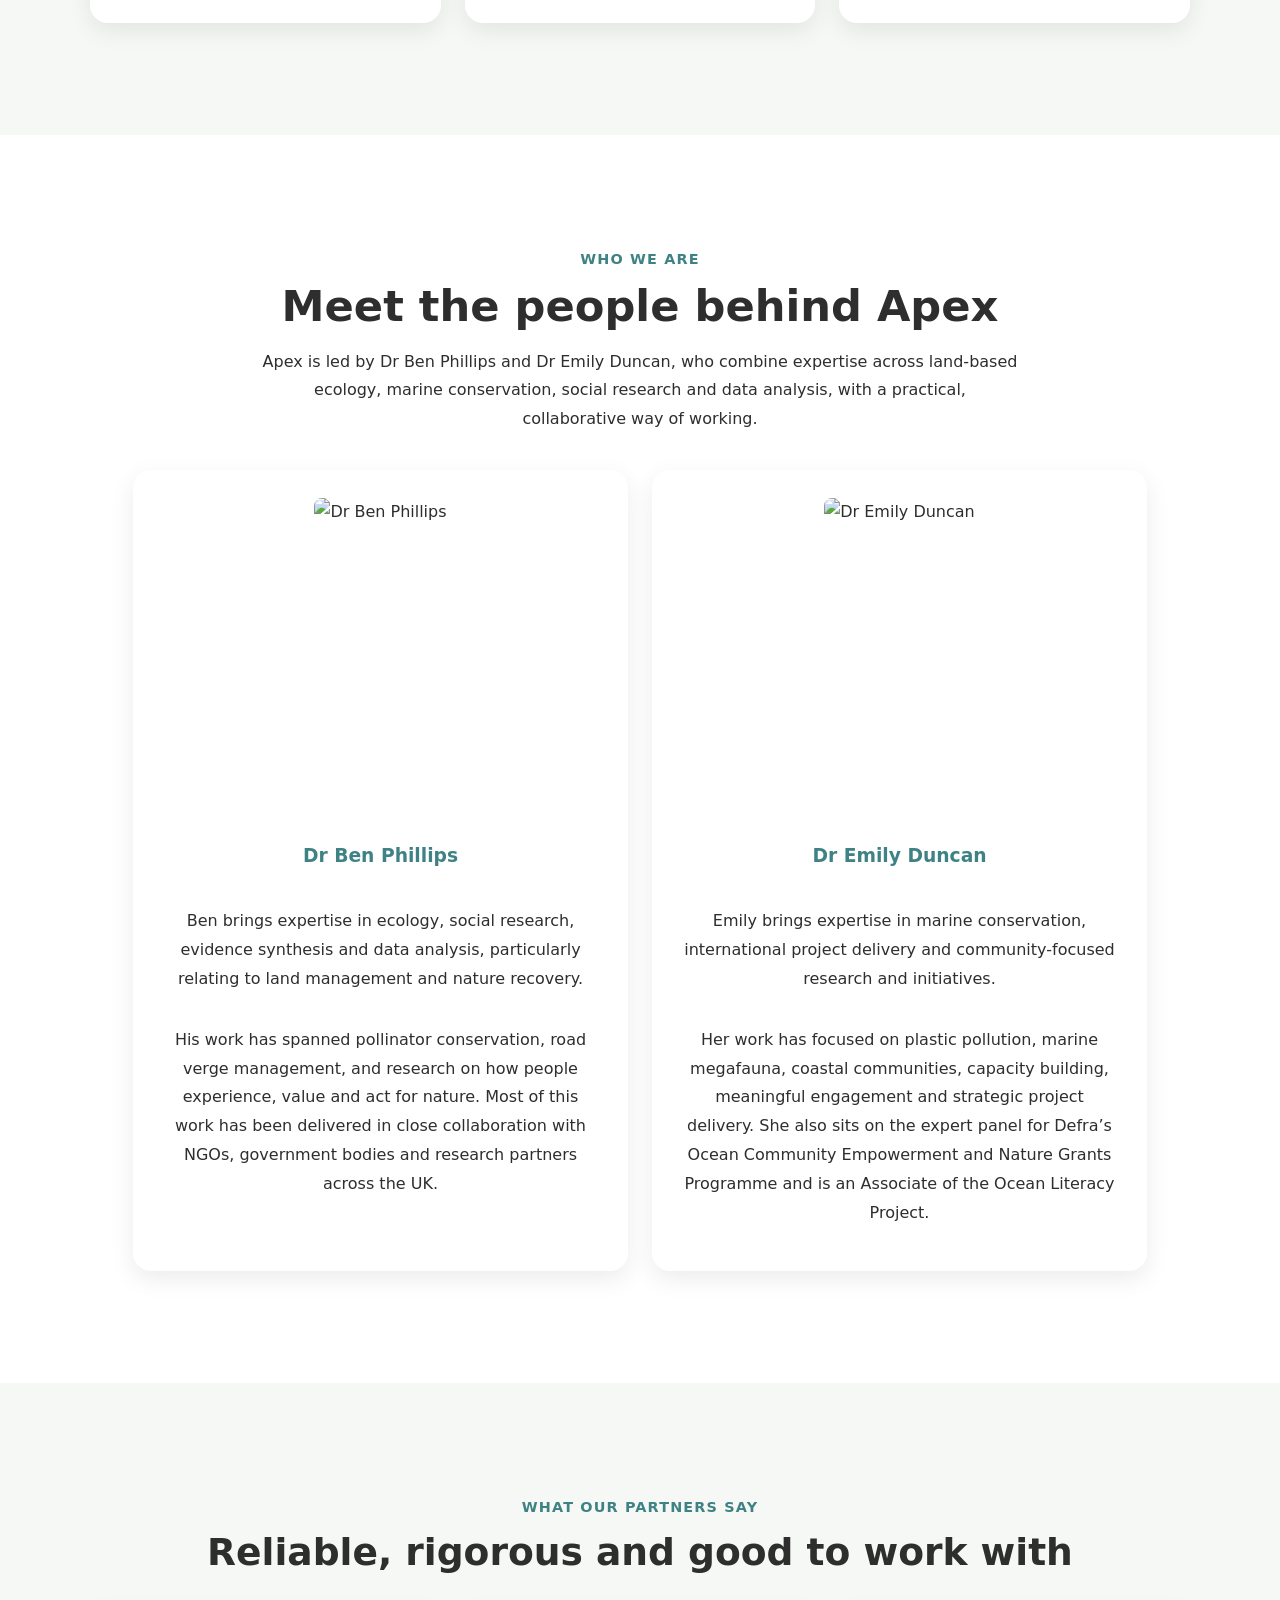
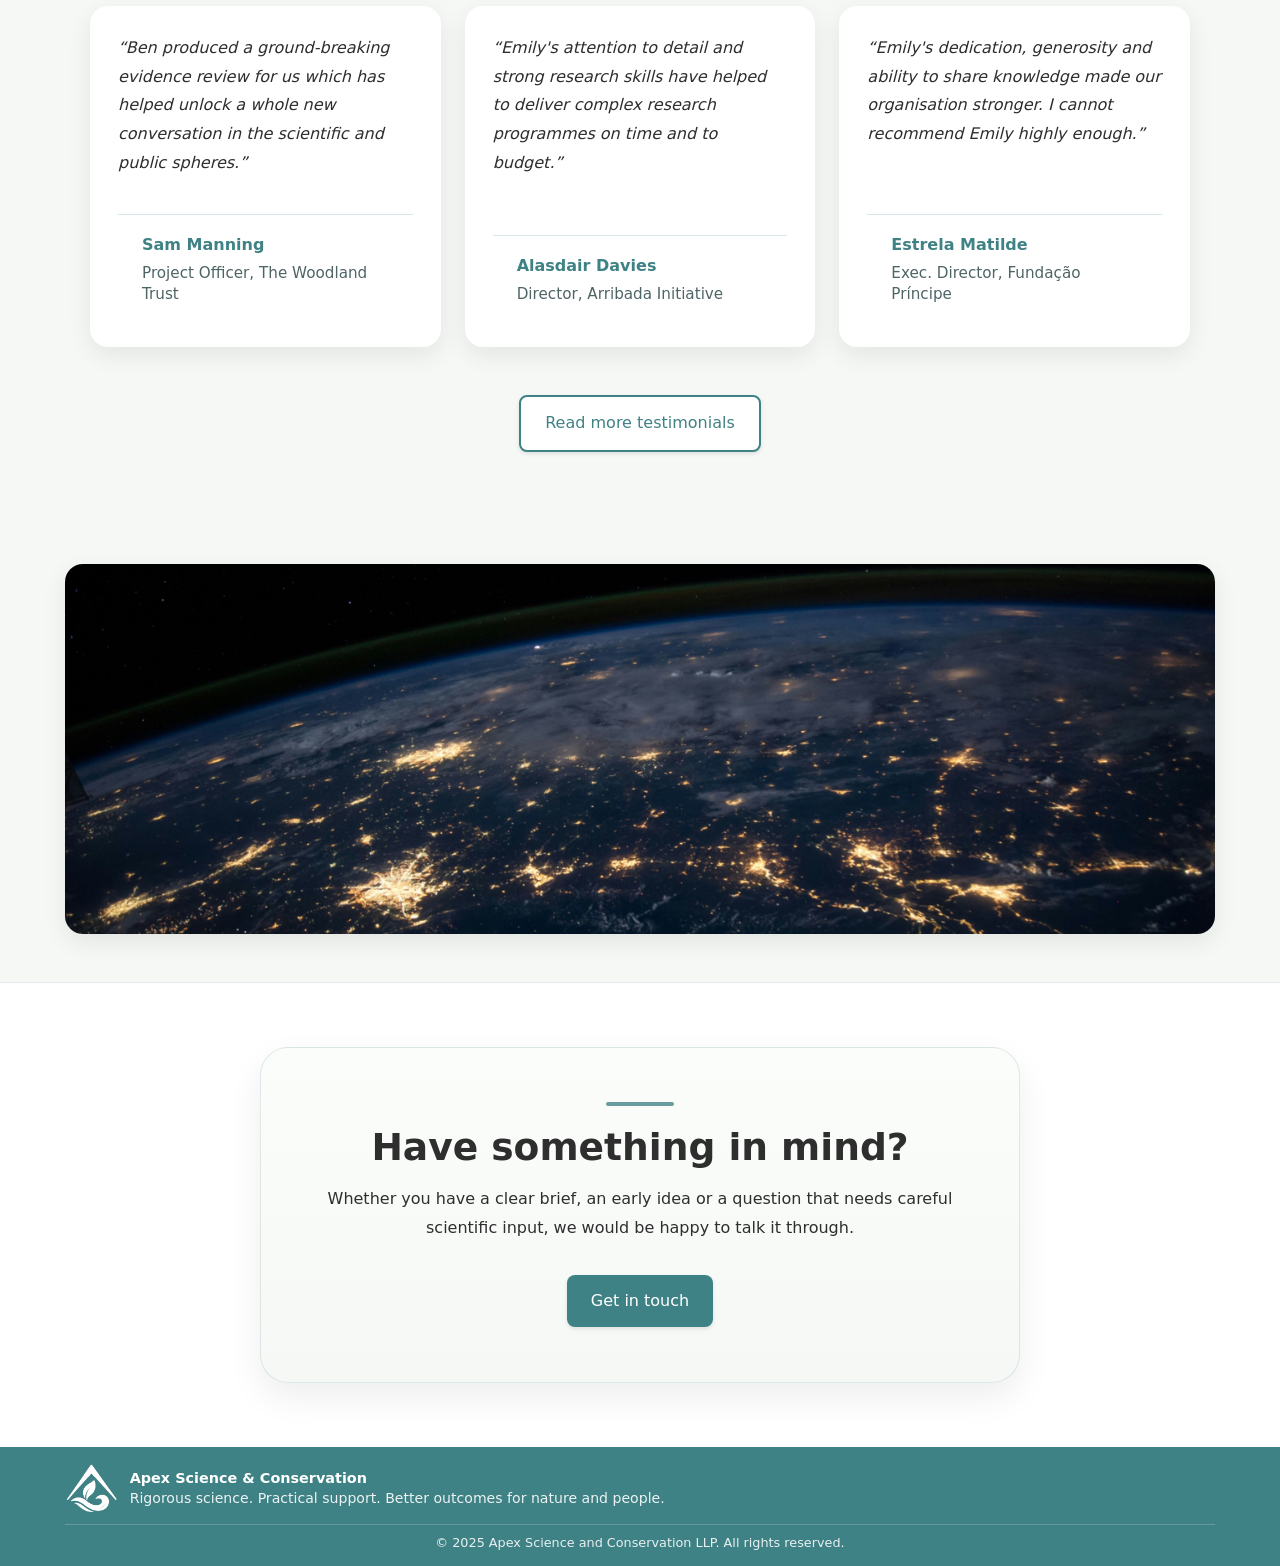
==== commit aaf920dd: "Update index.html" ====
--- a/index.html
+++ b/index.html
@@ -39,7 +39,7 @@
             class="home-hero-title-image"
           >
 
-          <h1>Scientific support<br>to help nature thrive.</h1>
+          <h1>Scientific support<br>to help nature and people thrive.</h1>
         </div>
 
         <p class="home-hero-text">
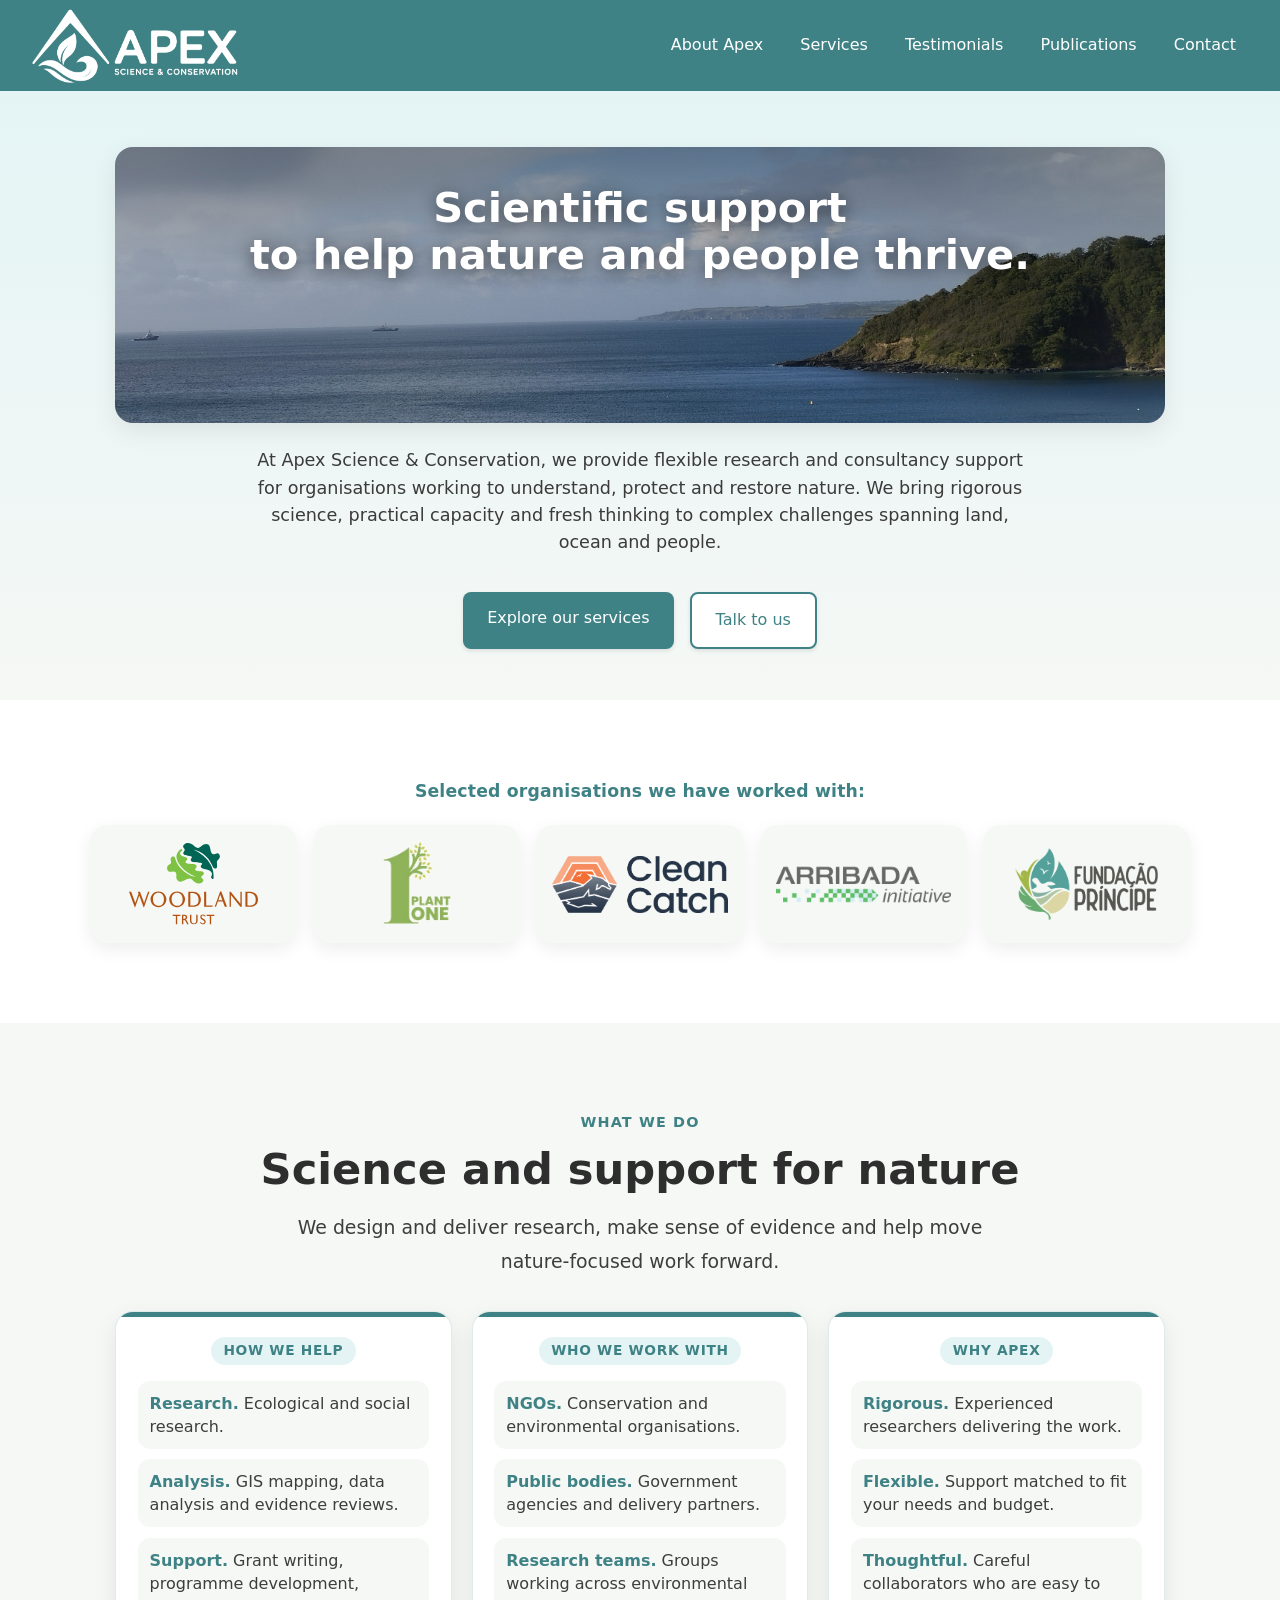
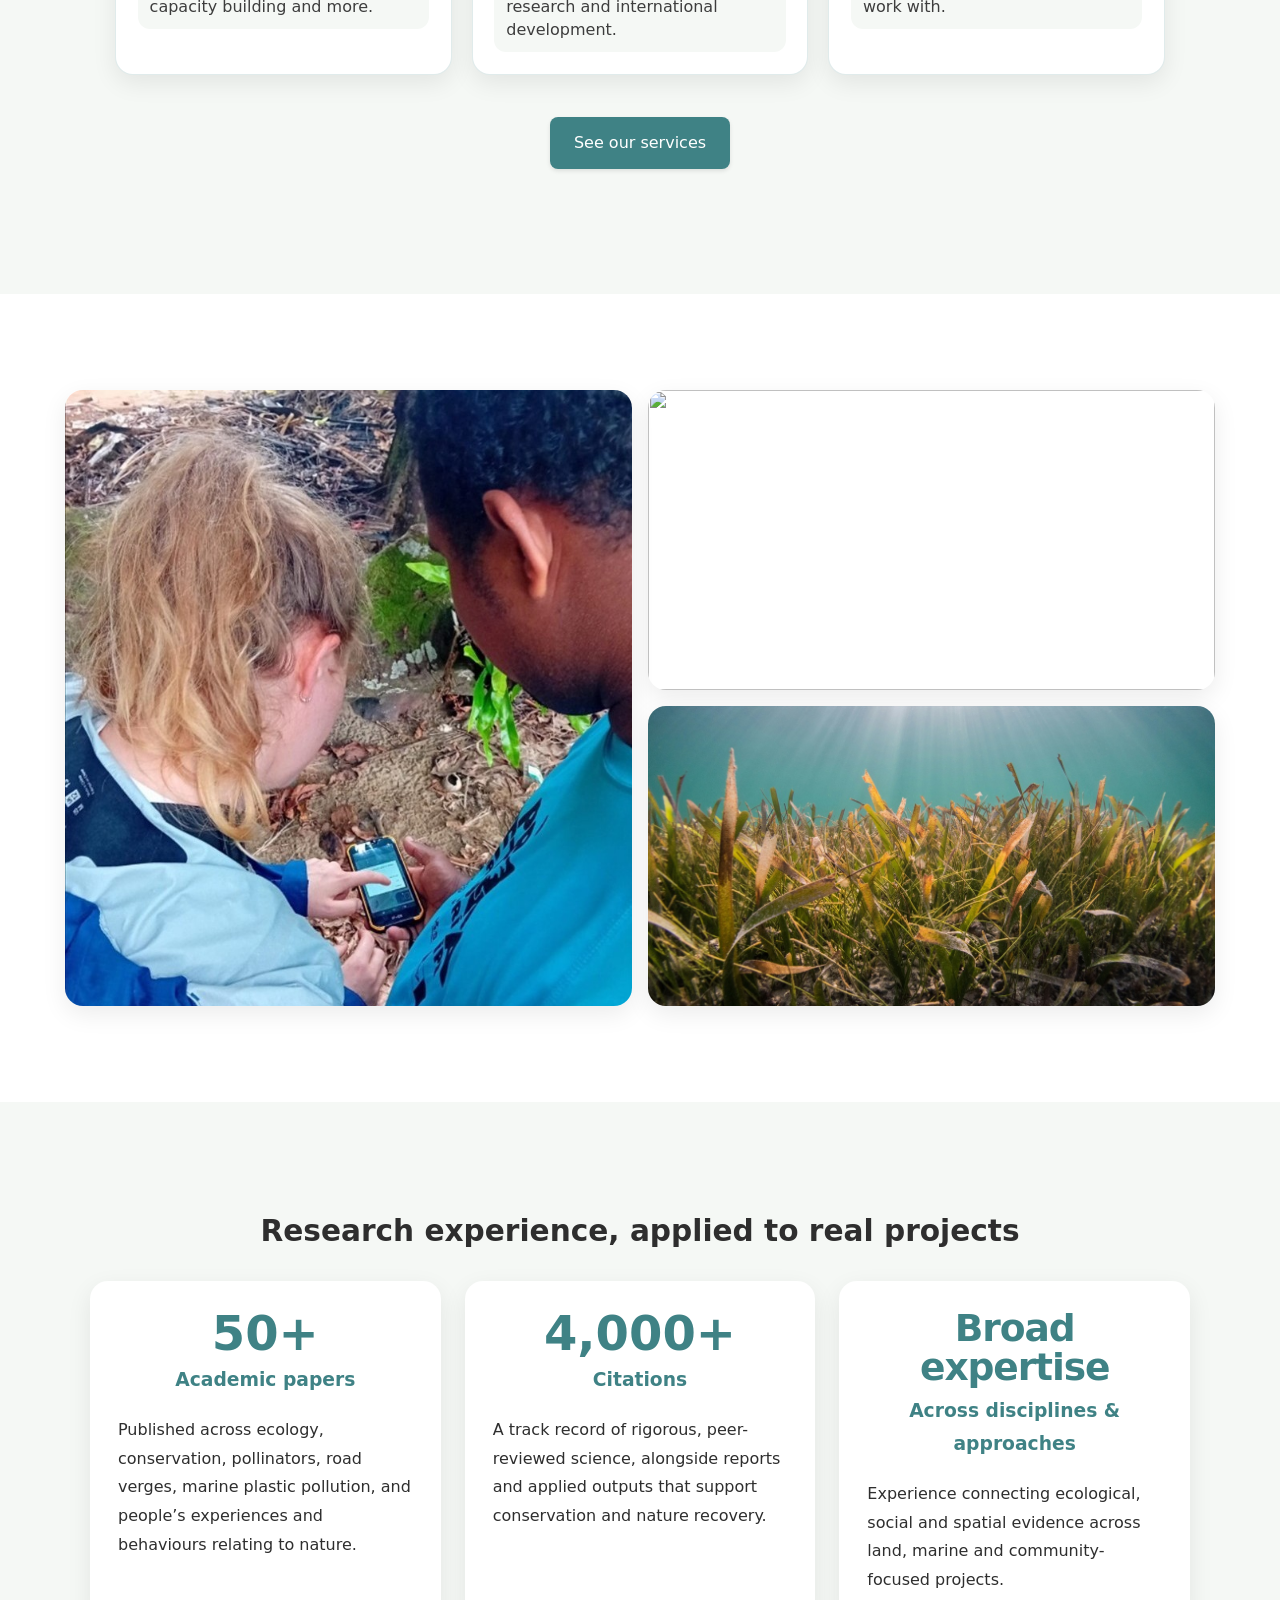
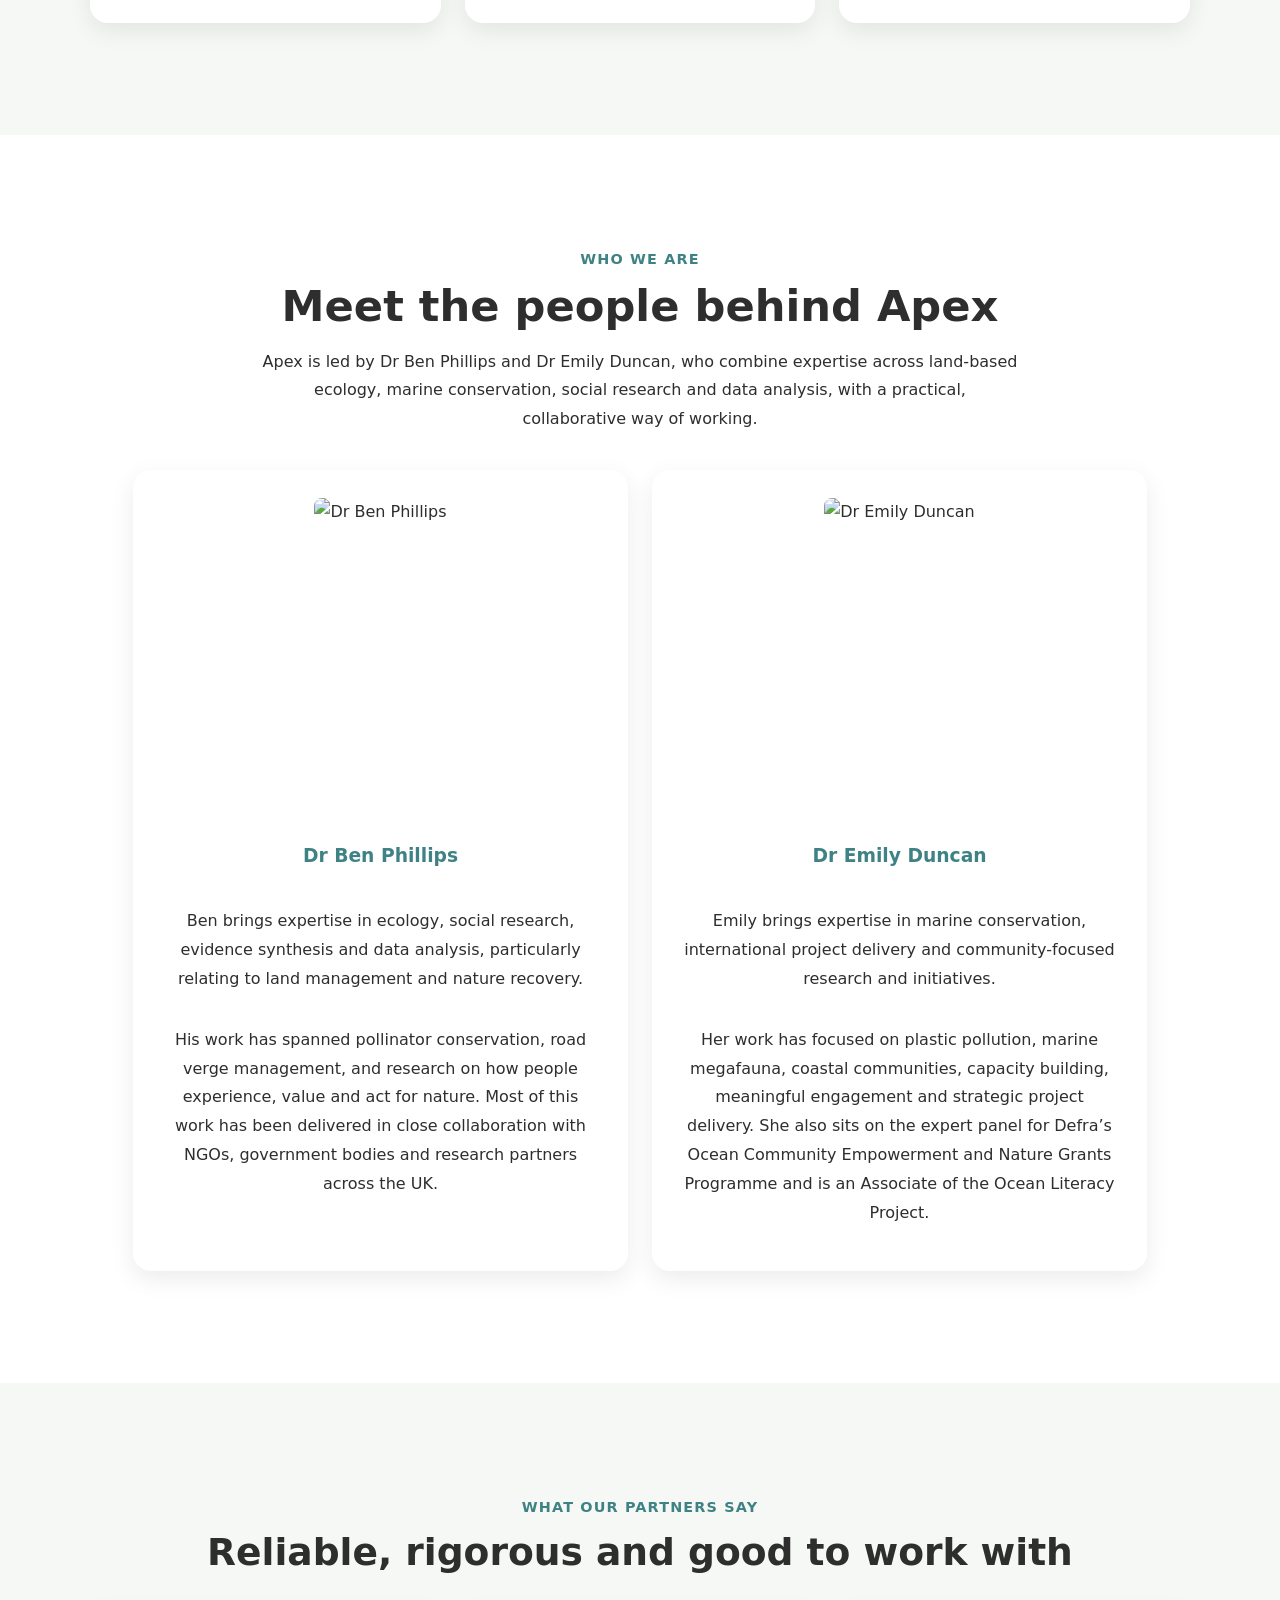
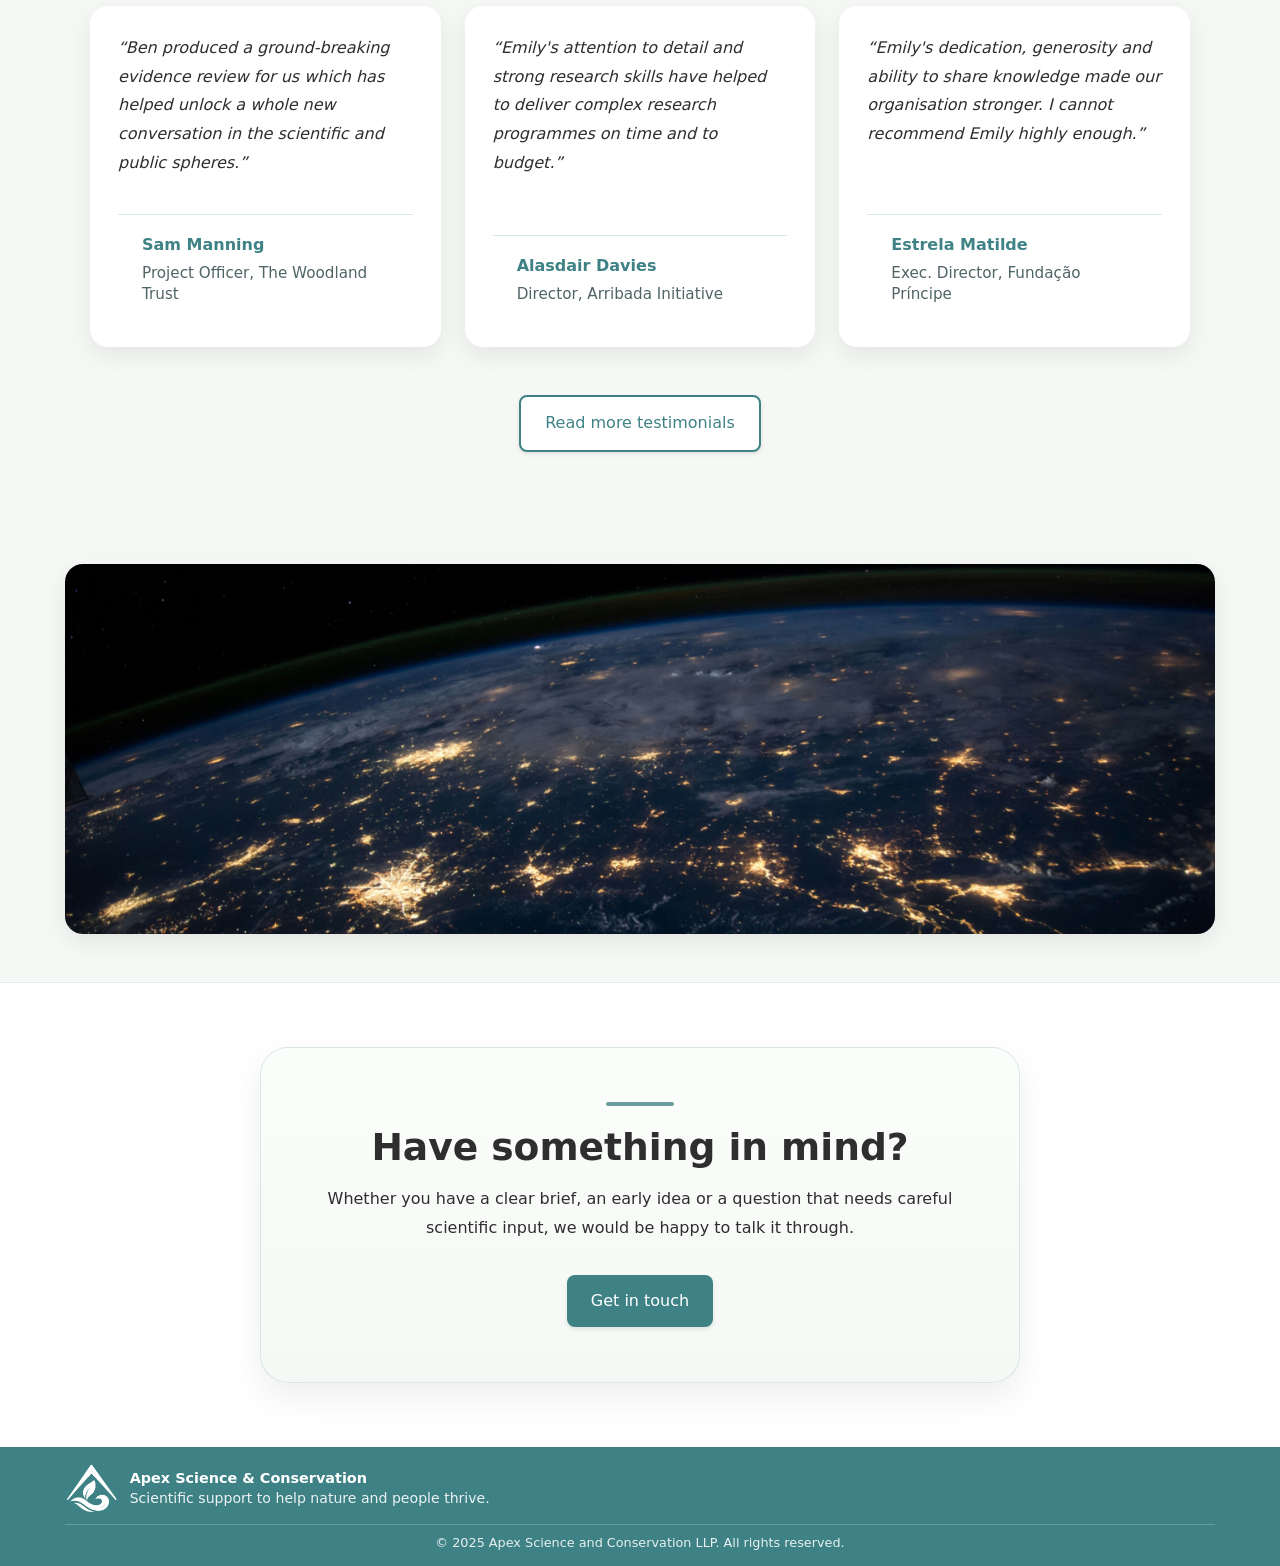
==== commit ede4fe7a: "Update index.html" ====
--- a/index.html
+++ b/index.html
@@ -307,7 +307,7 @@
 
         <div class="footer-brand-text">
           <p class="footer-name">Apex Science &amp; Conservation</p>
-          <p class="footer-tagline">Rigorous science. Practical support. Better outcomes for nature and people.</p>
+          <p class="footer-tagline">Scientific support to help nature and people thrive.</p>
         </div>
       </div>
 
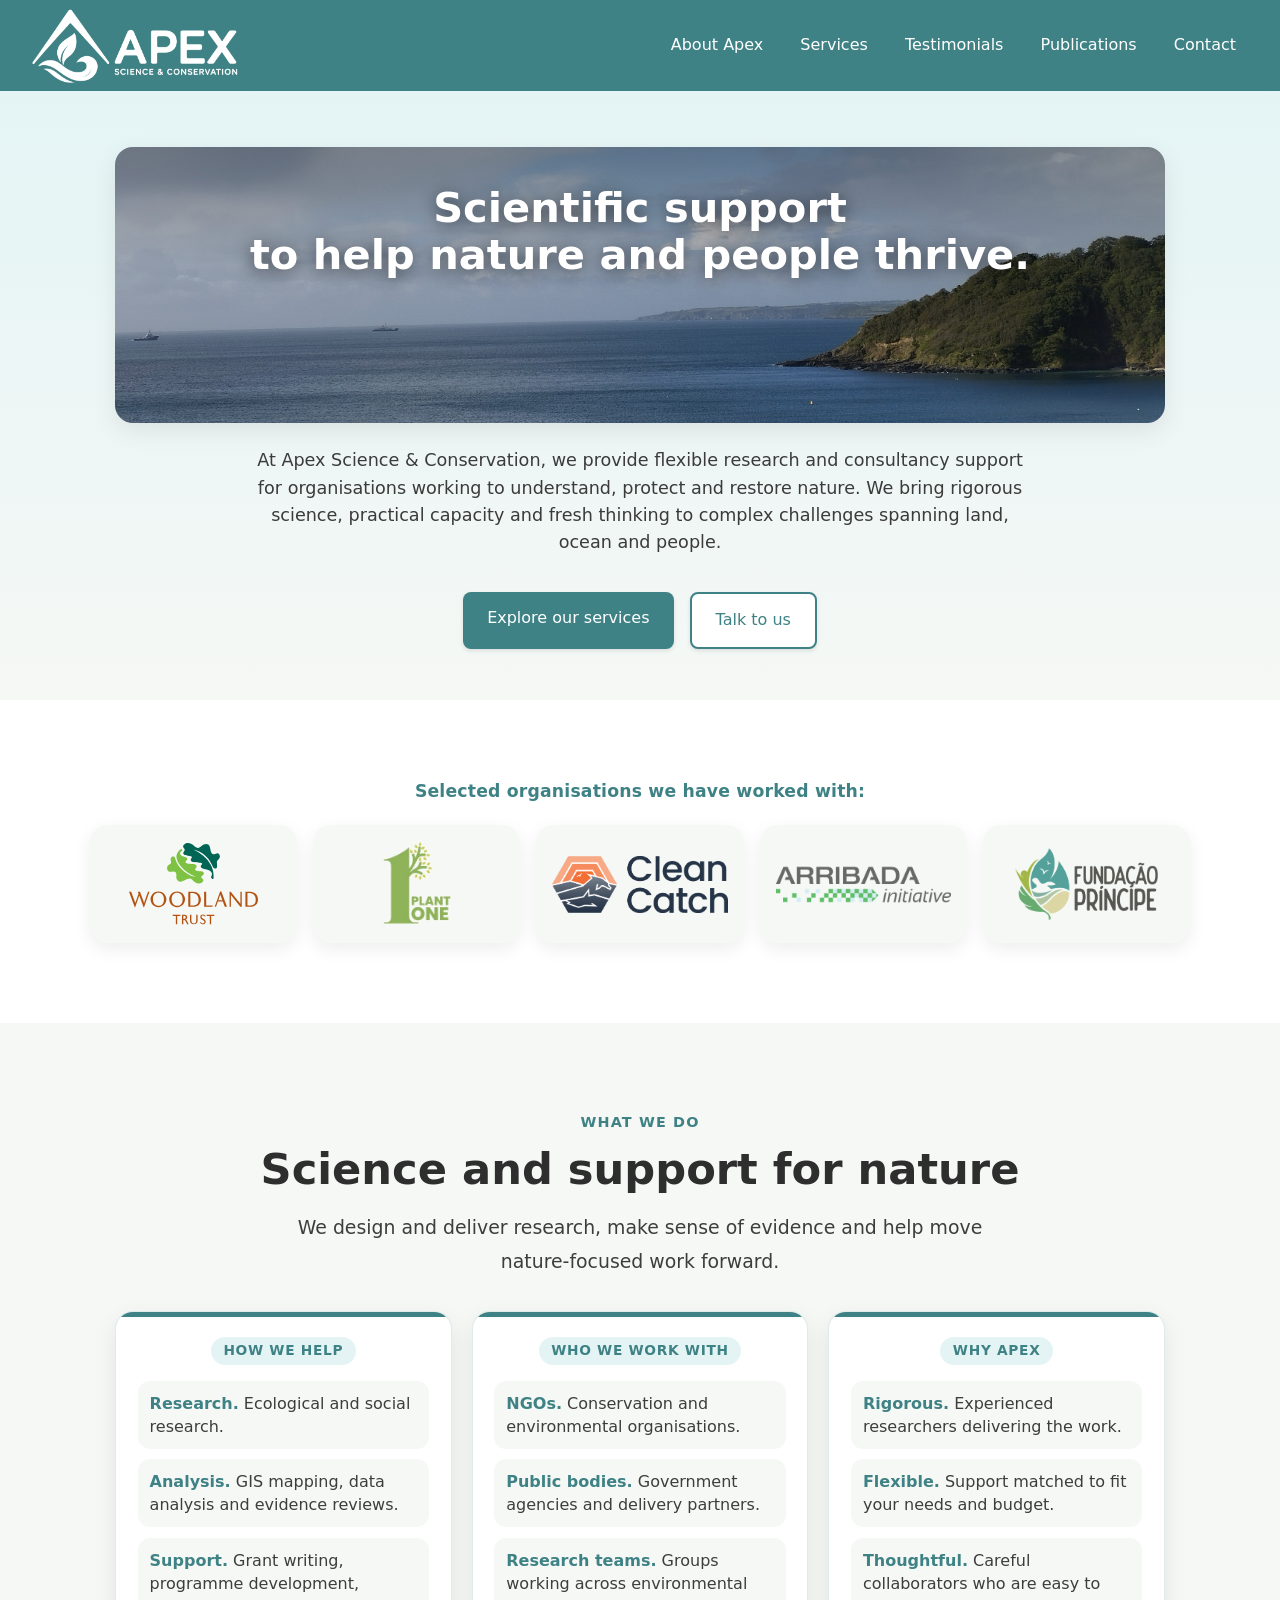
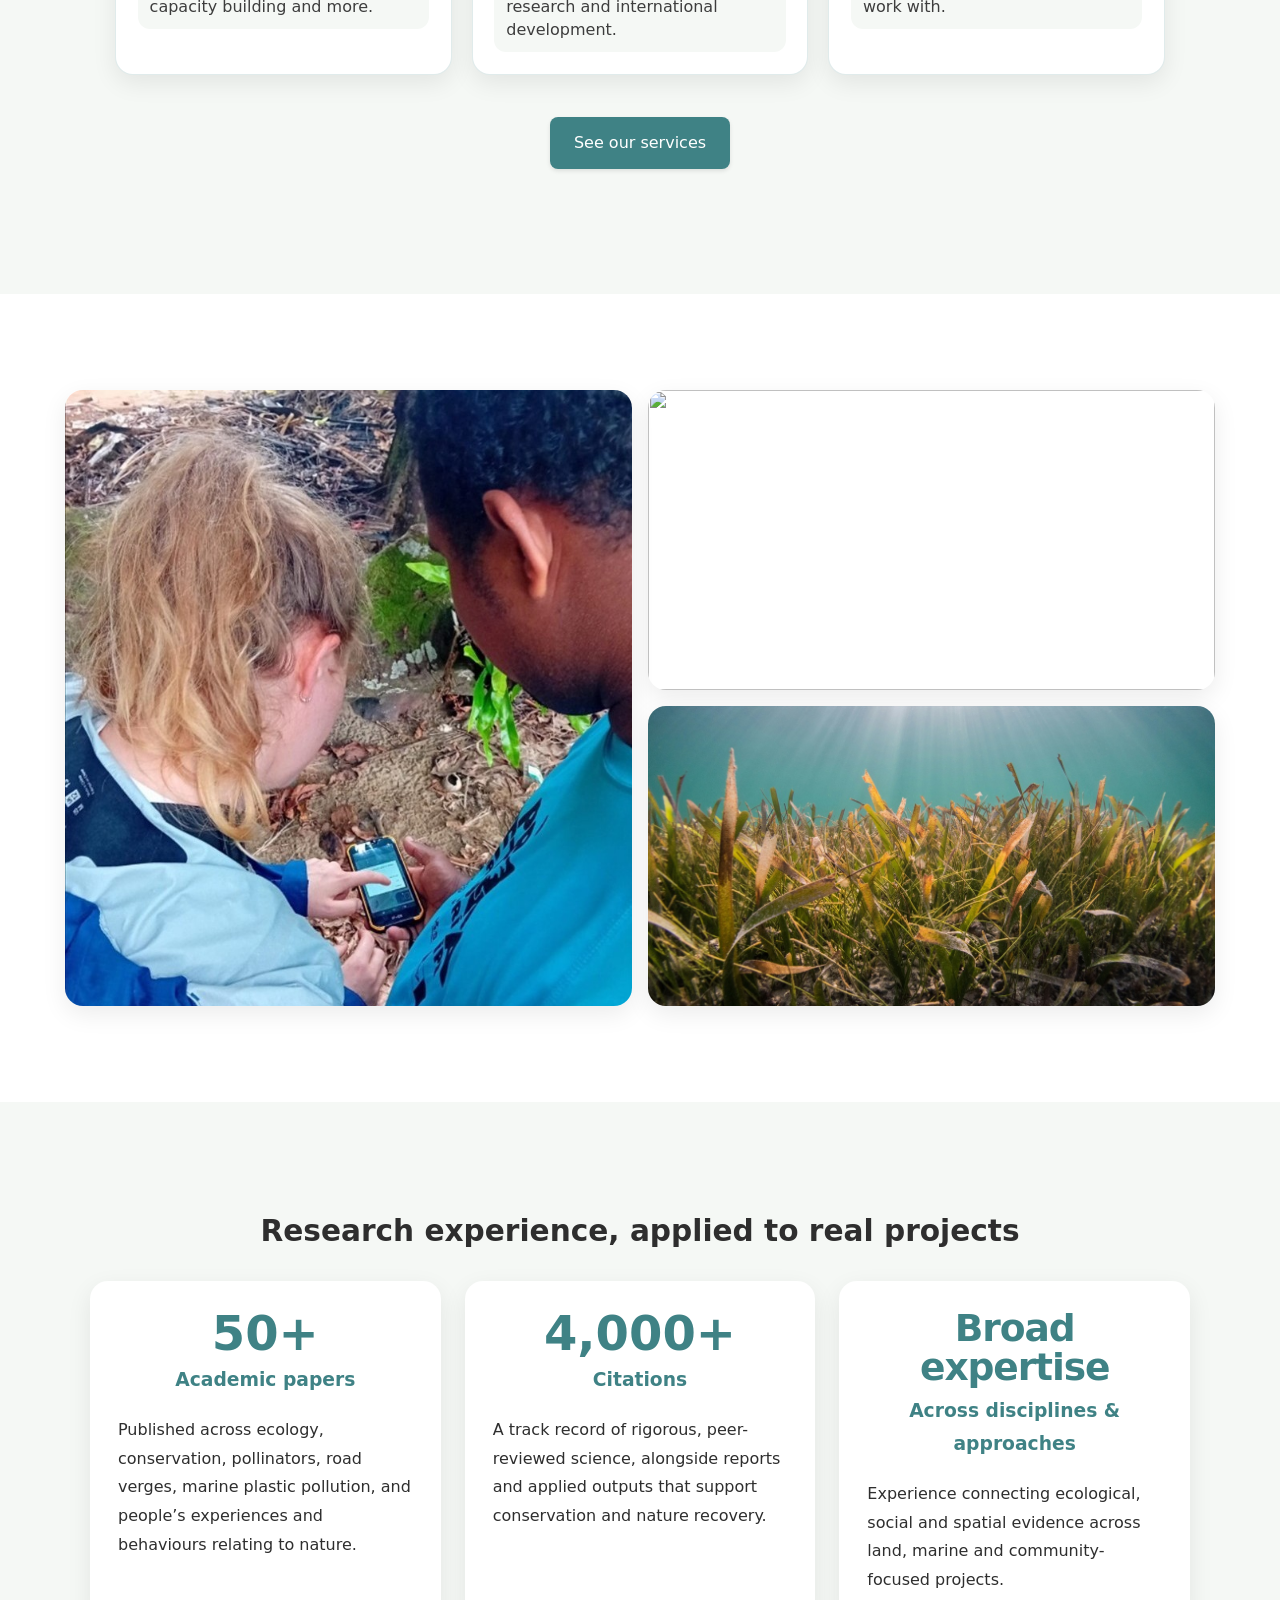
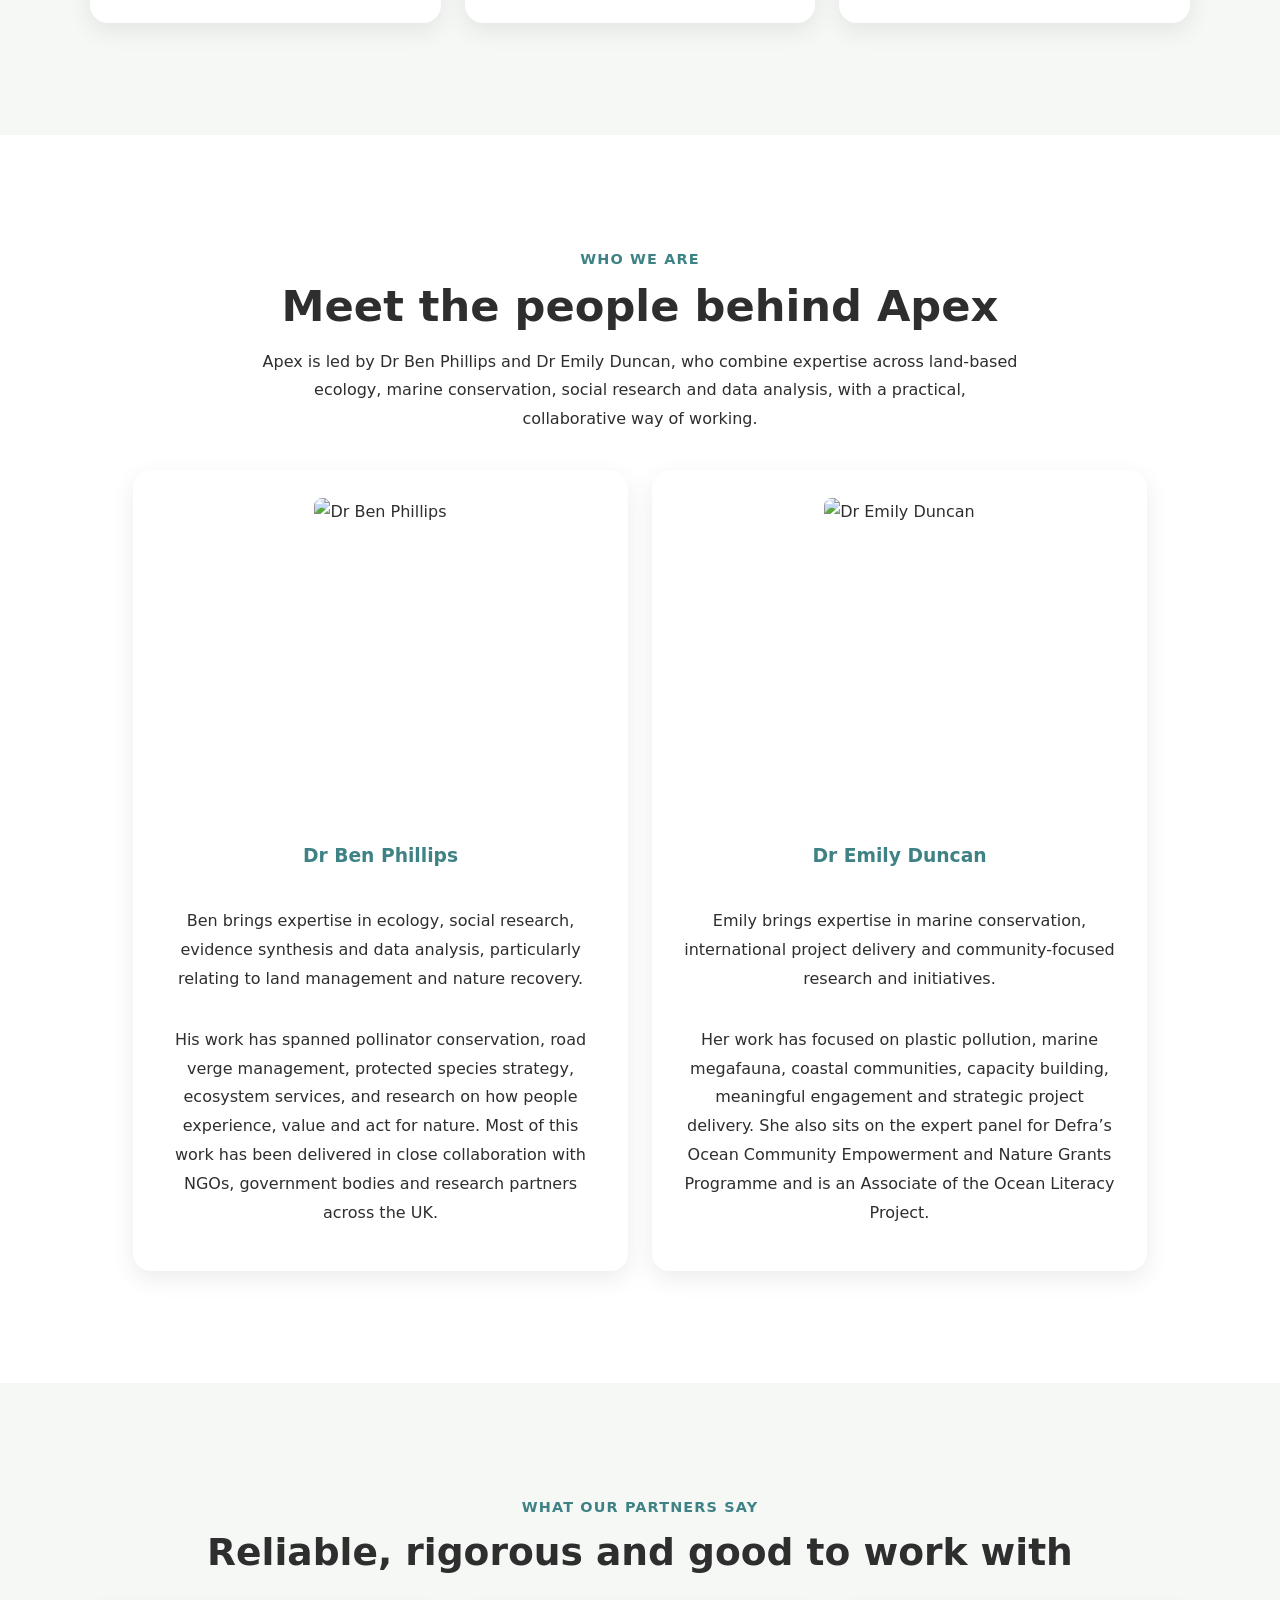
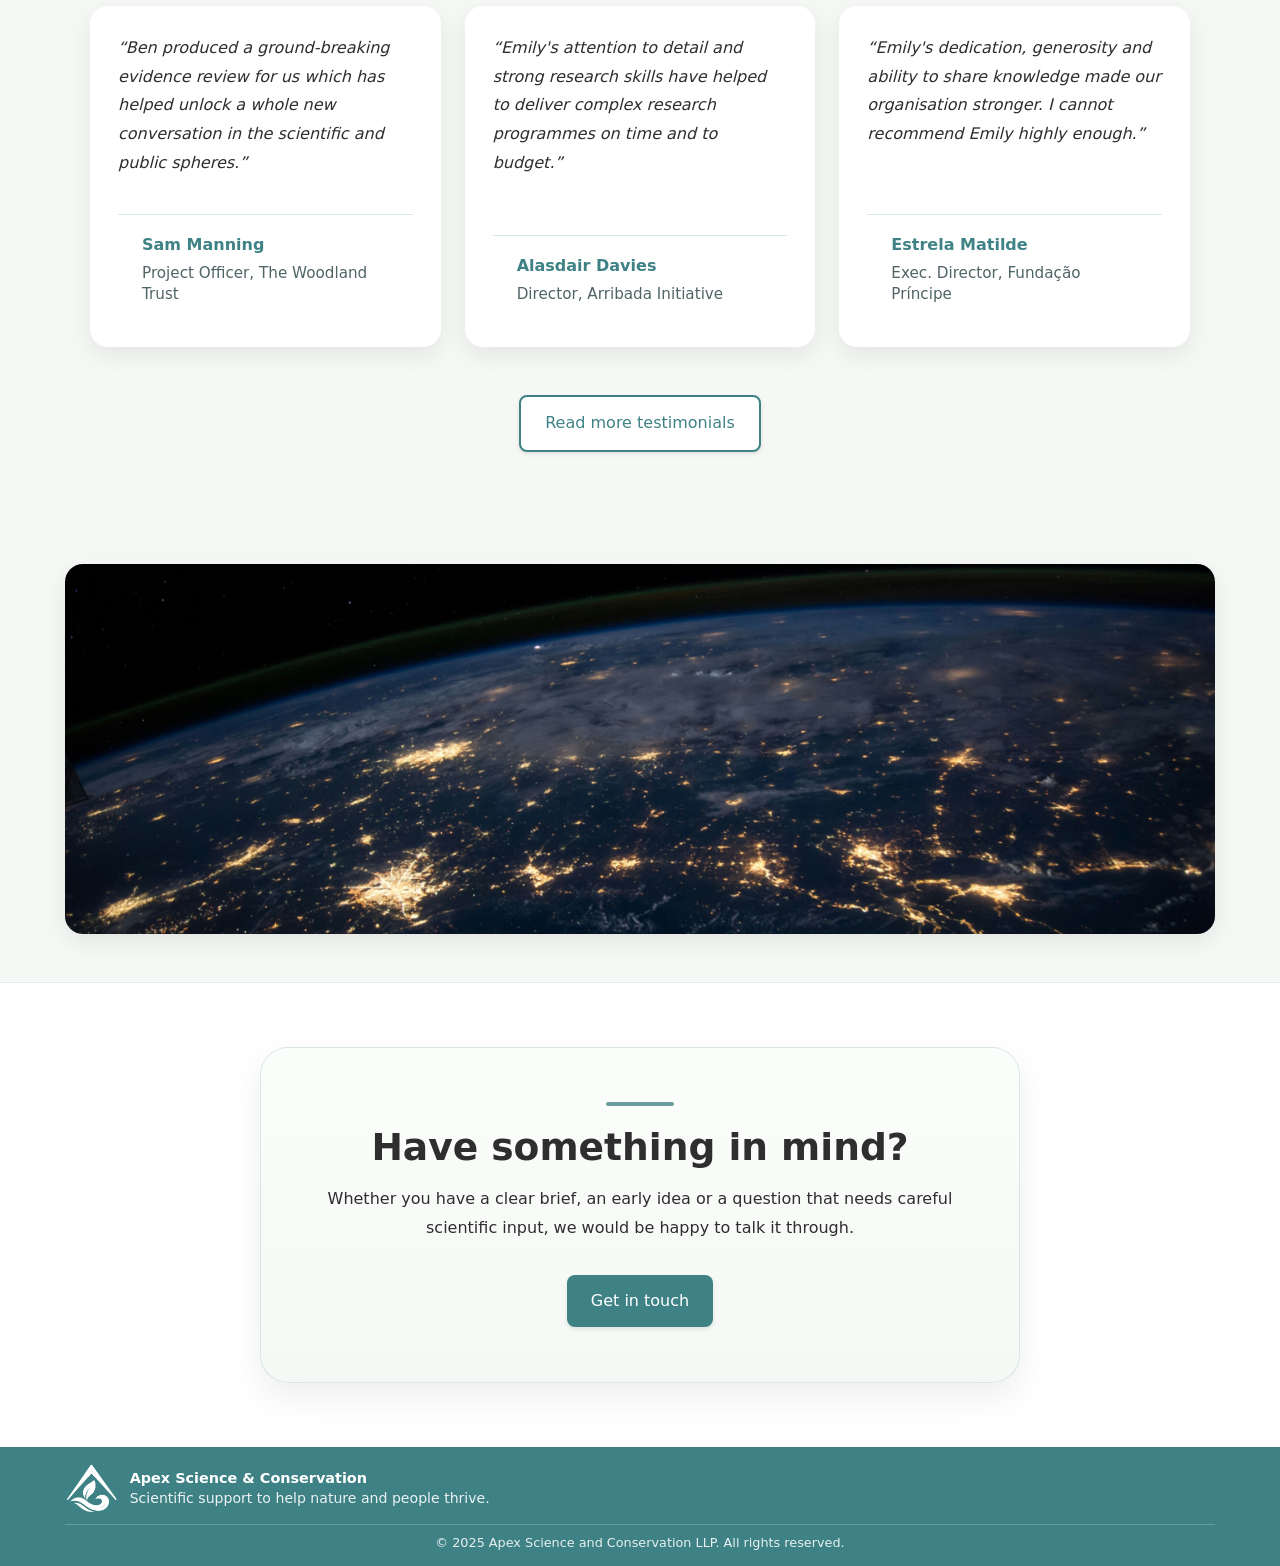
==== commit 0401aec4: "Update index.html" ====
--- a/index.html
+++ b/index.html
@@ -207,7 +207,7 @@
     particularly relating to land management and nature recovery.
   </p>
   <p>
-    His work has spanned pollinator conservation, road verge management, and research on how people experience, value and act for nature.
+    His work has spanned pollinator conservation, road verge management, protected species strategy, ecosystem services, and research on how people experience, value and act for nature.
     Most of this work has been delivered in close collaboration with NGOs, government bodies and research partners across the UK.
   </p>
 </article>
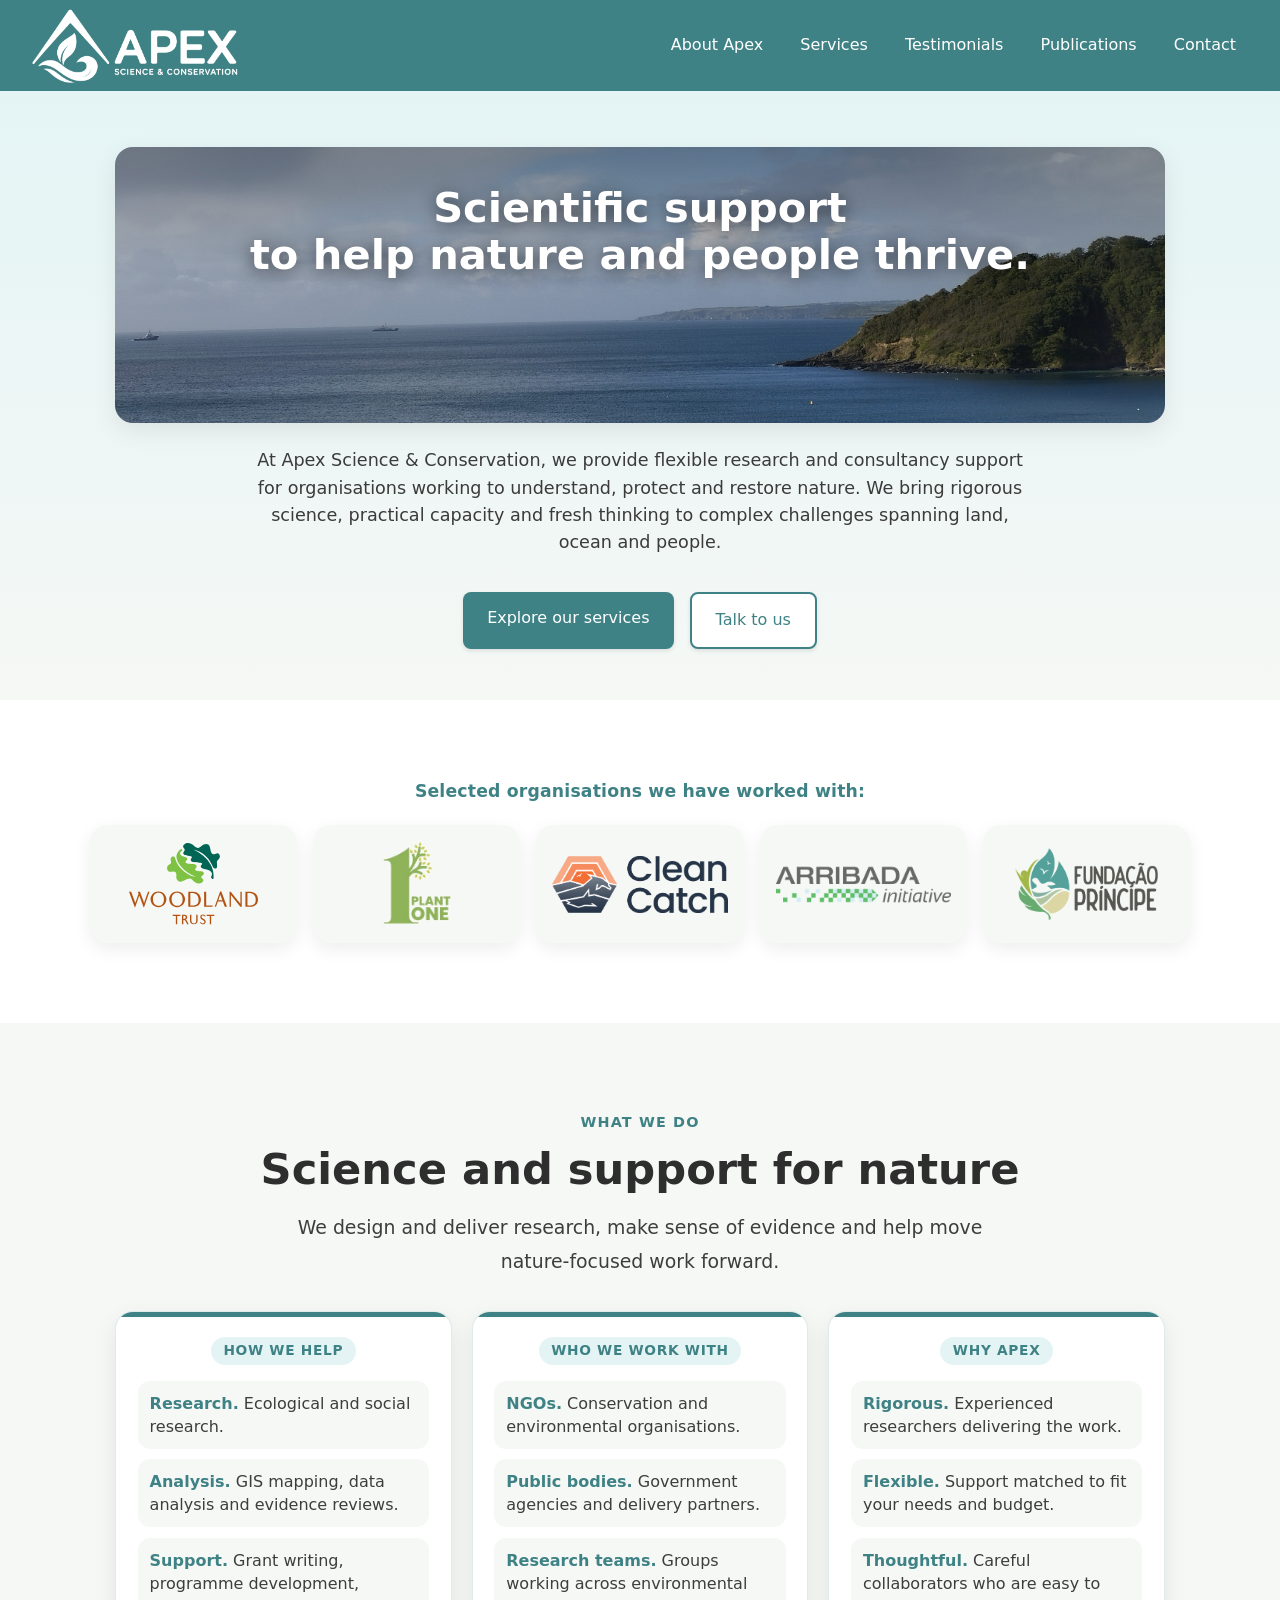
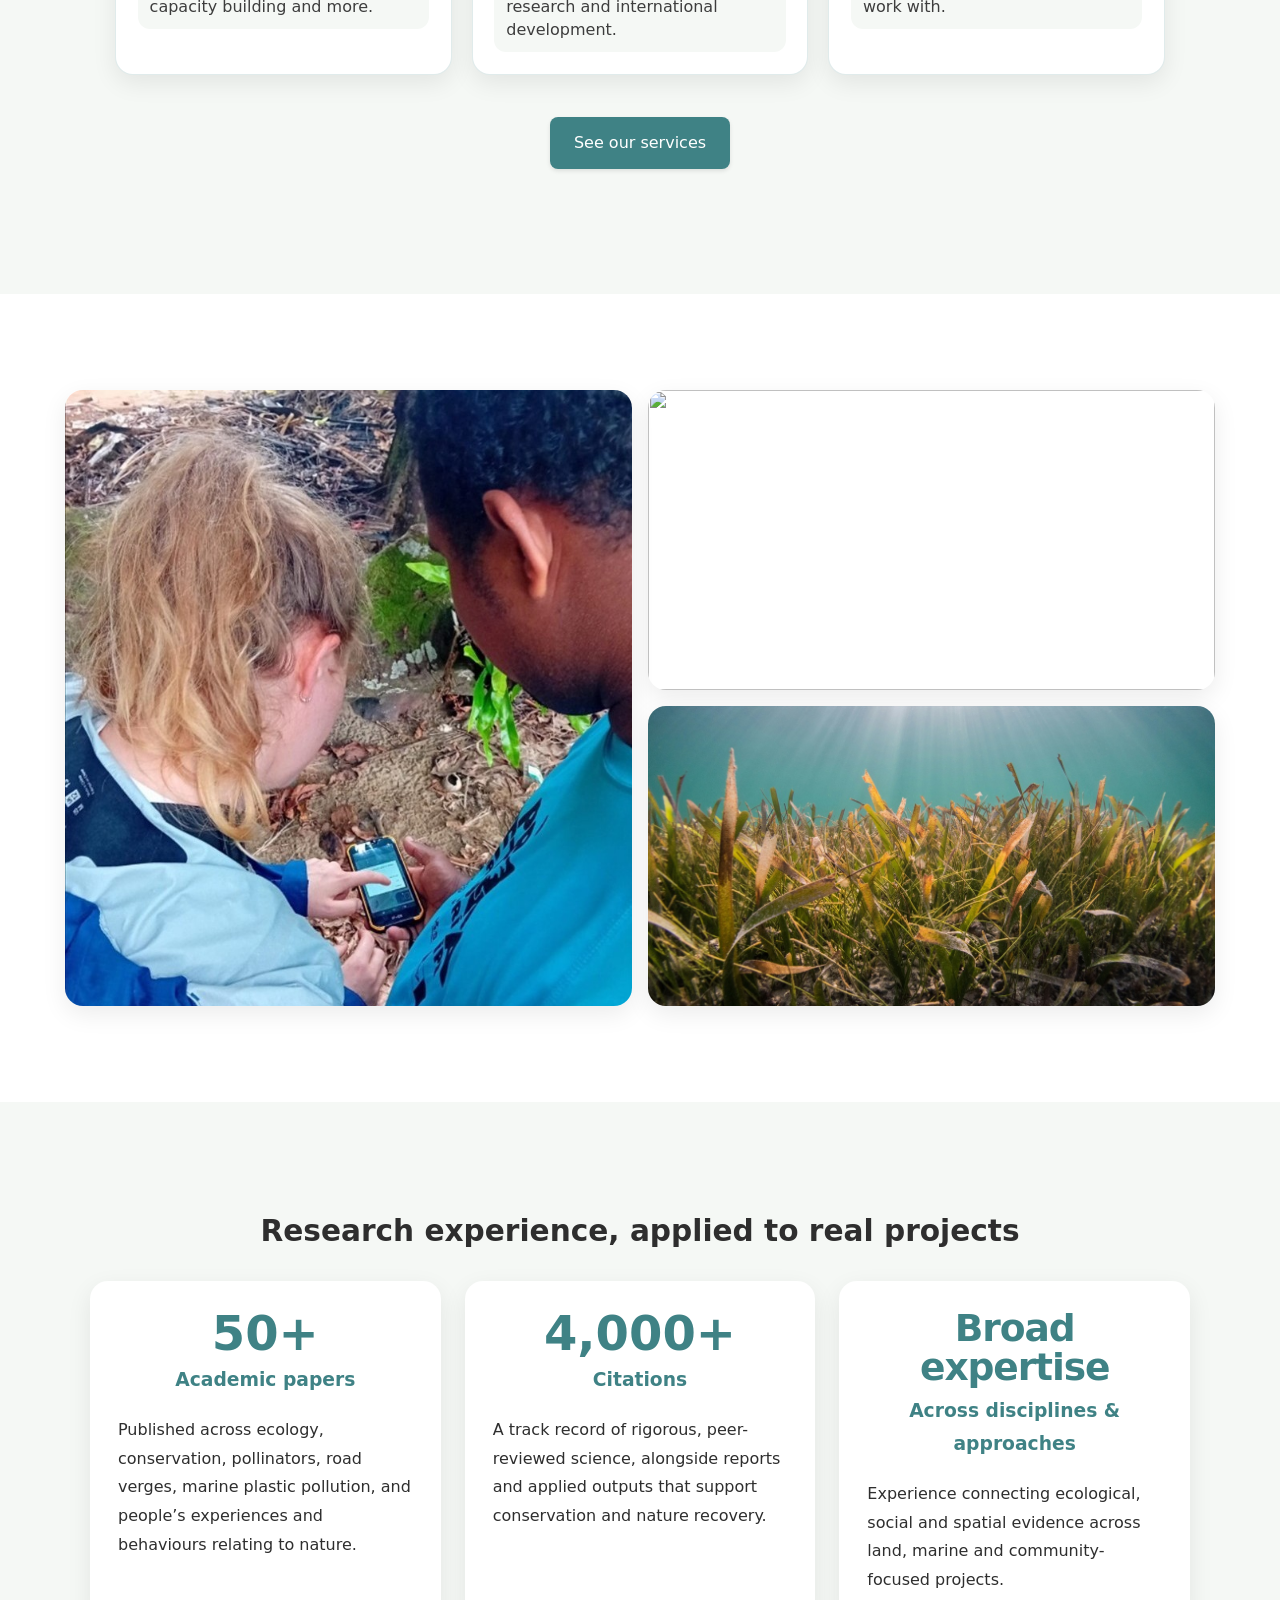
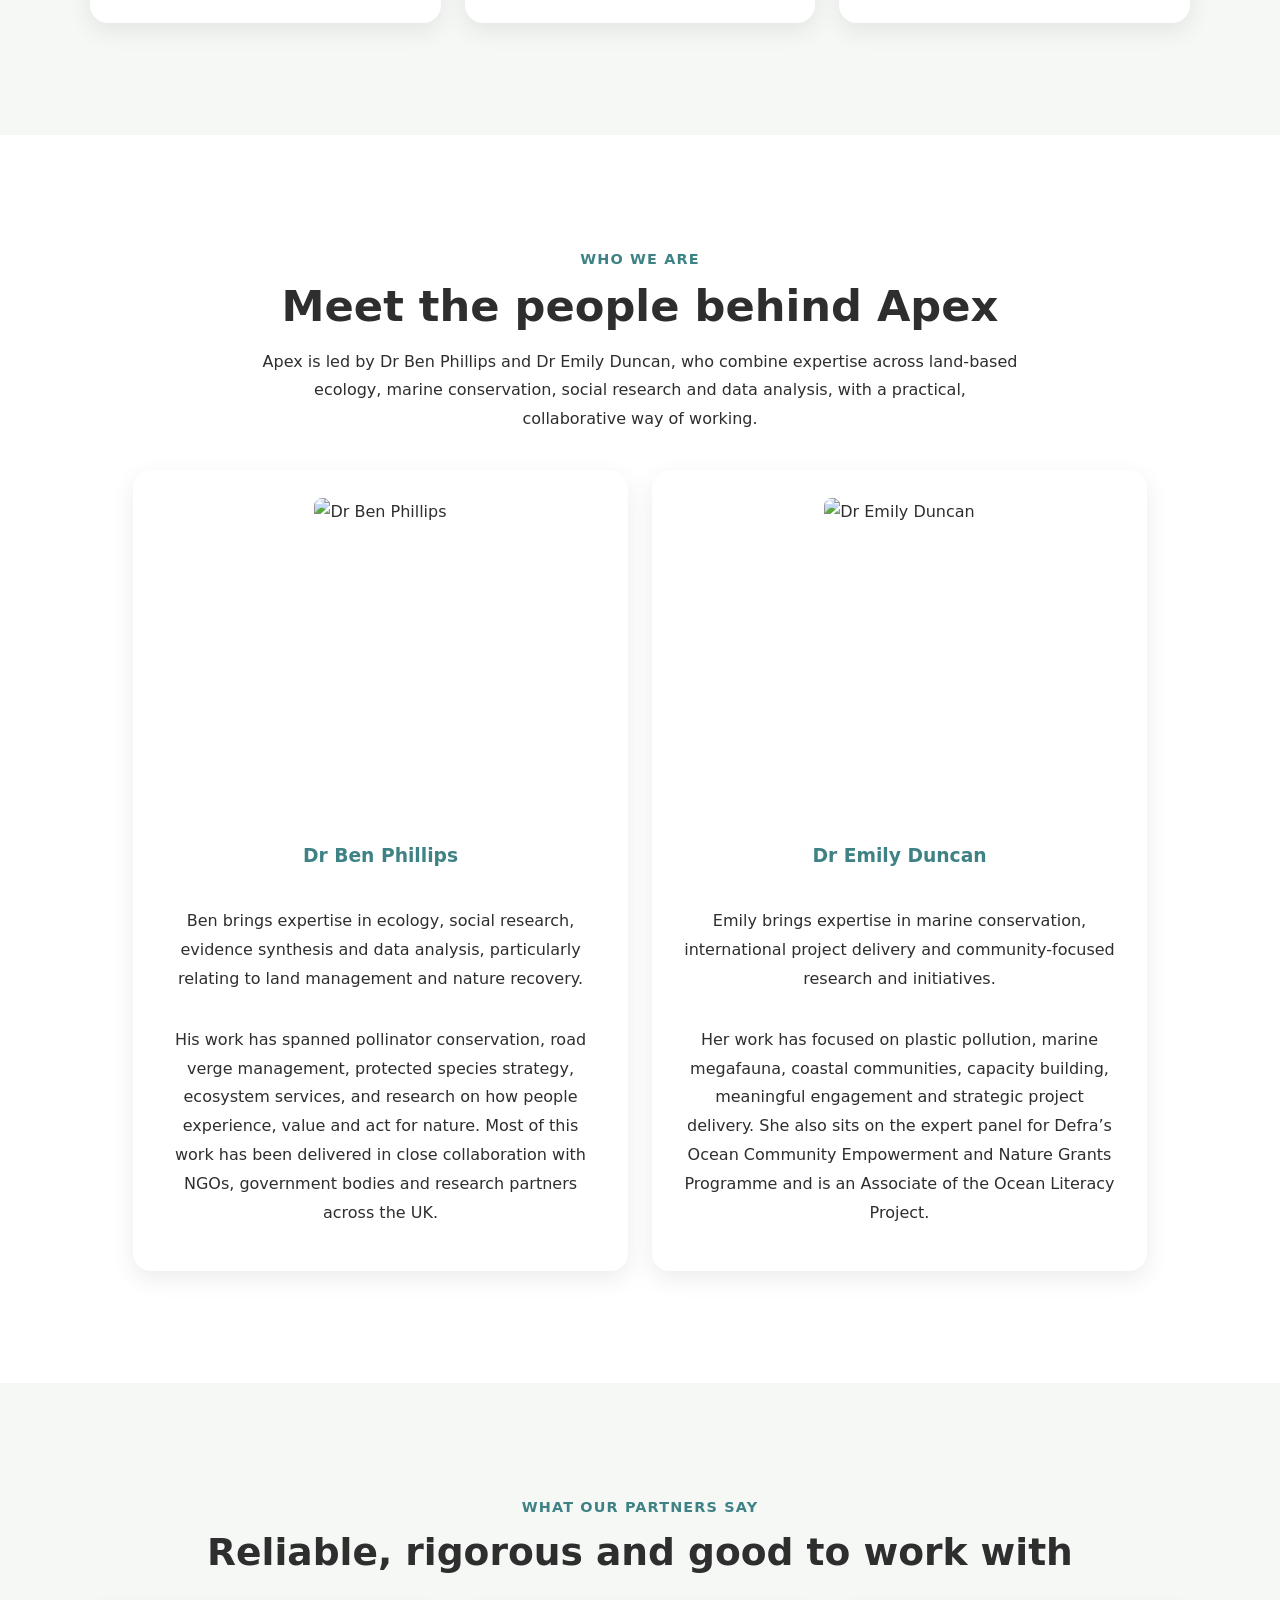
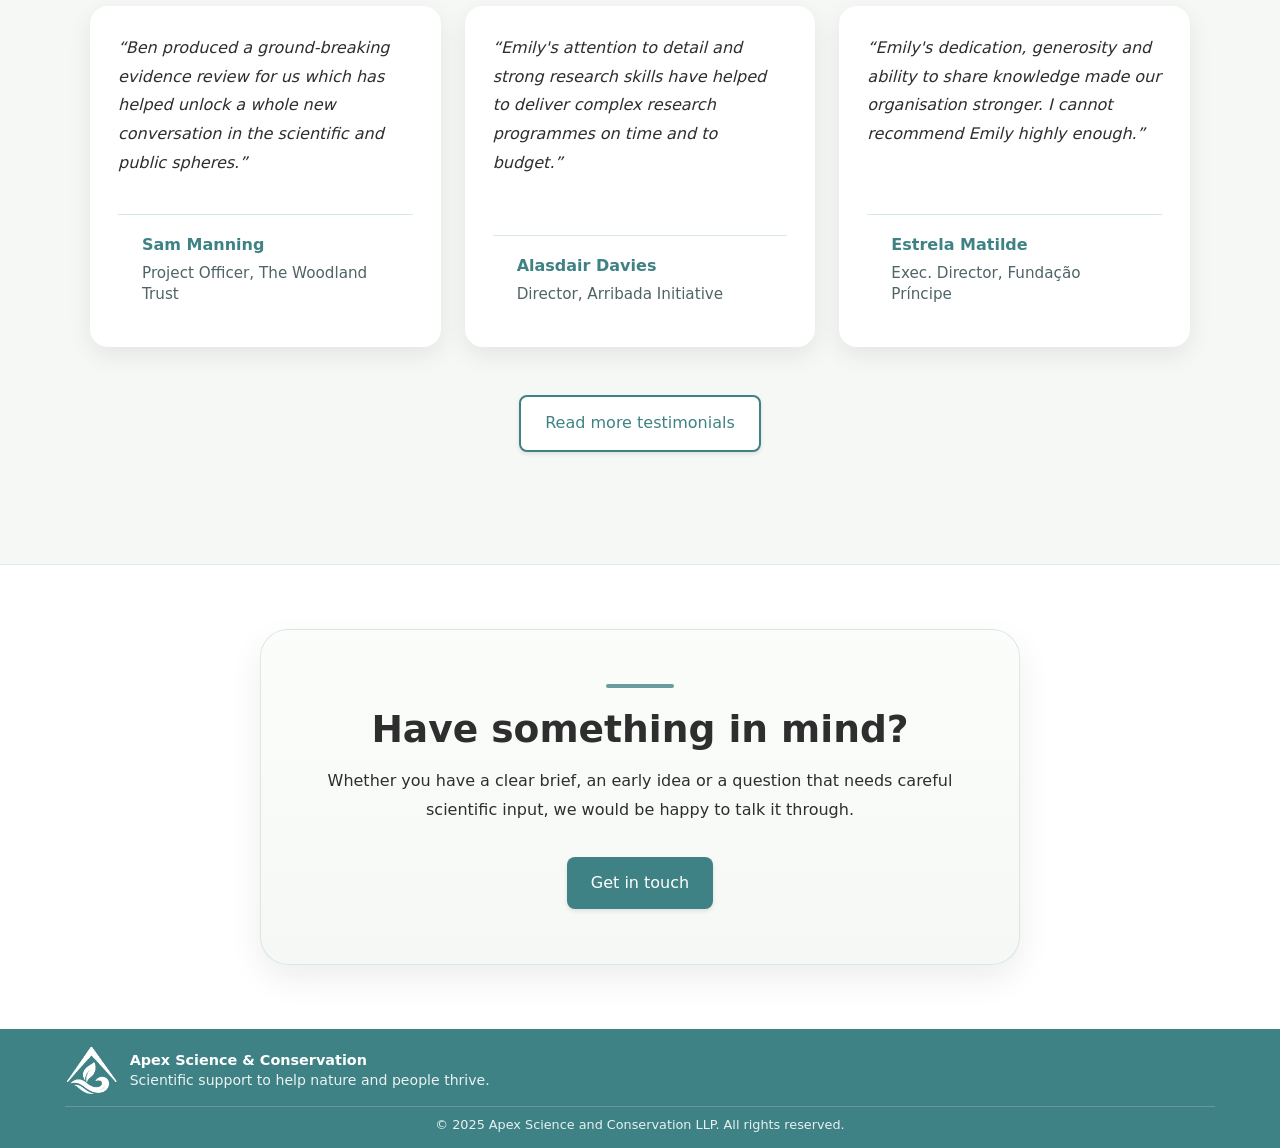
==== commit 82055932: "Update index.html" ====
--- a/index.html
+++ b/index.html
@@ -276,16 +276,6 @@
       </div>
     </section>
 
-    <section class="home-earth-section" aria-label="Earth from space">
-      <div class="container-lg">
-        <img
-          src="images/earth.jpg"
-          alt=""
-          class="home-earth-image"
-        >
-      </div>
-    </section>
-
     <section class="final-cta-section site-cta-section">
       <div class="container-md text-center final-cta-card site-cta-card">
         <h2 class="home-section-heading text-center">Have something in mind?</h2>
